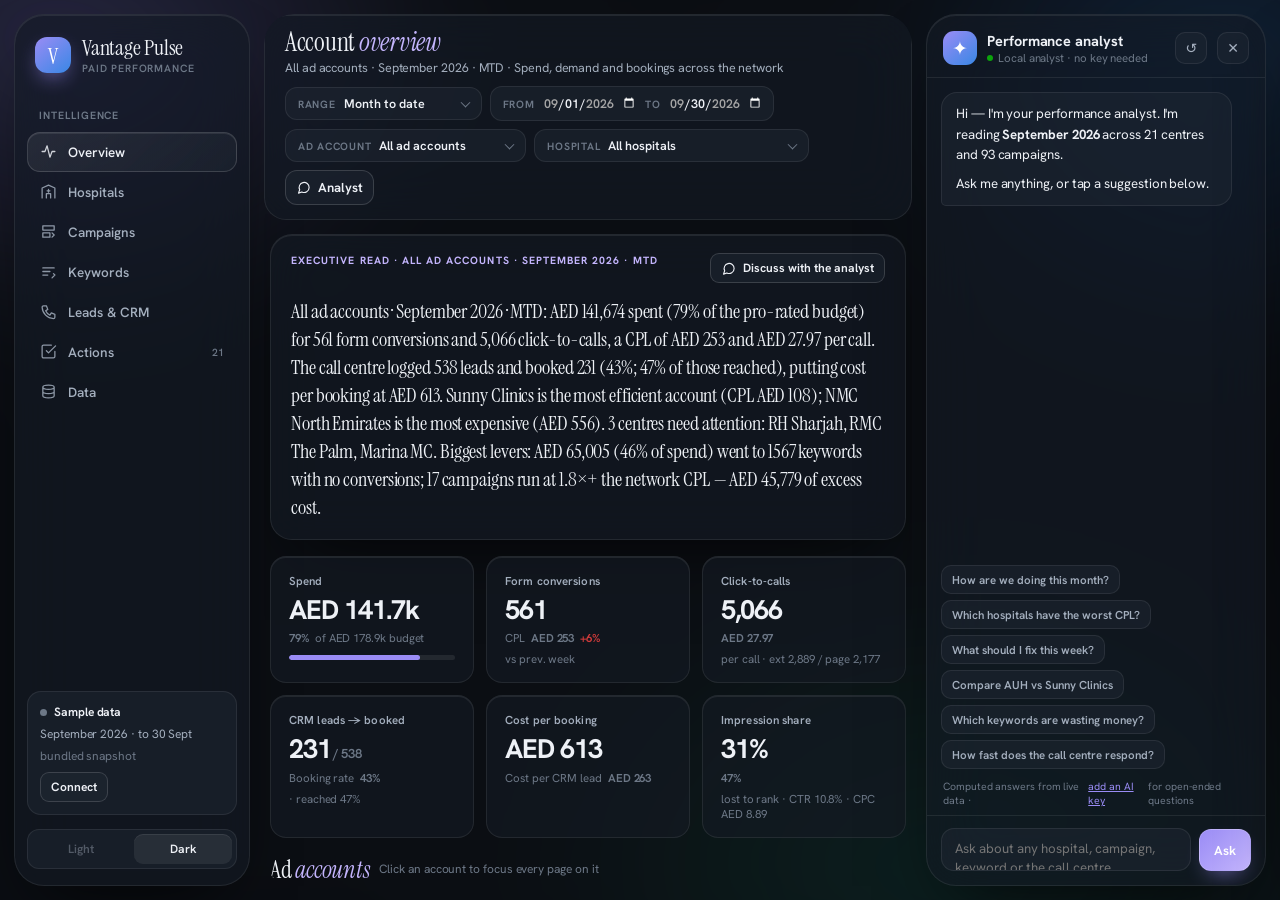
==== performance/index.html @ 454d423f "Add Vantage Pulse: Google Sheets-powered paid performance dashboard A second zero-build app at perfo" ====
<!DOCTYPE html>
<html lang="en" data-theme="dark">
<head>
  <meta charset="UTF-8" />
  <meta name="viewport" content="width=device-width, initial-scale=1.0" />
  <title>Vantage Pulse — Paid Performance Intelligence</title>
  <meta name="description" content="Google Sheets–powered paid performance intelligence: account, hospital and campaign level, with an AI analyst." />
  <link rel="icon" href="data:image/svg+xml,<svg xmlns='http://www.w3.org/2000/svg' viewBox='0 0 100 100'><rect width='100' height='100' rx='24' fill='%239a8cf5'/><path d='M22 62l14-24 12 36 12-50 10 30 8-12' fill='none' stroke='white' stroke-width='8' stroke-linecap='round' stroke-linejoin='round'/></svg>" />
  <link rel="preconnect" href="https://fonts.googleapis.com" />
  <link rel="preconnect" href="https://fonts.gstatic.com" crossorigin />
  <link href="https://fonts.googleapis.com/css2?family=Hanken+Grotesk:wght@400;500;600;700;800&family=Instrument+Serif:ital@0;1&display=swap" rel="stylesheet" />
  <link rel="stylesheet" href="styles/perf.css" />
</head>
<body>
  <div class="bg" aria-hidden="true"></div>
  <div class="shell" id="shell">
    <aside class="side" aria-label="Navigation">
      <div class="brand"><div class="mark" aria-hidden="true">V</div><div class="name">Vantage Pulse<small>Paid performance</small></div></div>
      <div class="nav-label">Intelligence</div>
      <nav class="nav" id="nav"></nav>
      <div class="grow"></div>
      <div class="source" id="source"></div>
      <div class="theme" role="group" aria-label="Theme"><button data-theme="light">Light</button><button data-theme="dark">Dark</button></div>
    </aside>

    <main class="main" id="main">
      <header class="top">
        <div><h1 id="title">Overview</h1><div class="sub" id="subtitle"></div></div>
        <div class="grow"></div>
        <div class="filters" role="group" aria-label="Filters">
          <div class="fsel"><label for="f-preset">Range</label><select id="f-preset"></select></div>
          <div class="fsel dates"><label for="f-from">From</label><input type="date" id="f-from" /><label for="f-to">to</label><input type="date" id="f-to" /></div>
          <div class="fsel"><label for="f-account">Ad account</label><select id="f-account"></select></div>
          <div class="fsel"><label for="f-centre">Hospital</label><select id="f-centre"></select></div>
          <button class="btn ghost icon" id="btn-chat" data-chat-toggle title="Toggle the analyst" aria-label="Toggle the analyst"><svg viewBox="0 0 24 24" fill="none" stroke="currentColor" stroke-width="1.8" stroke-linecap="round" stroke-linejoin="round"><path d="M21 12a8 8 0 0 1-11.6 7.1L4 21l1.9-5.4A8 8 0 1 1 21 12z"/></svg> Analyst</button>
        </div>
      </header>
      <section id="page" aria-live="polite"></section>
      <nav class="mobile-nav" id="mobile-nav" aria-label="Pages"></nav>
    </main>

    <aside class="chat" id="chat" aria-label="AI analyst">
      <div class="ch"><div class="av" aria-hidden="true">✦</div><div><h3>Performance analyst</h3><div class="st"><i></i><span id="chat-status"></span></div></div><div style="flex:1"></div><button class="x" data-chat-clear title="Clear conversation" aria-label="Clear conversation">↺</button><button class="x" data-chat-toggle title="Close" aria-label="Close analyst">✕</button></div>
      <div class="cm" id="chat-msgs"></div>
      <div class="chips" id="chat-chips"></div>
      <div class="mode" id="chat-mode"></div>
      <div class="ci"><textarea id="chat-input" rows="1" placeholder="Ask about any hospital, campaign, keyword or the call centre…" aria-label="Ask the analyst"></textarea><button class="btn" id="chat-send" aria-label="Send">Ask</button></div>
    </aside>
  </div>

  <div class="drawer-bg" id="drawer-bg"></div>
  <aside class="drawer" id="drawer" aria-hidden="true" role="dialog" aria-labelledby="drawer-title">
    <div class="dh"><div style="flex:1;min-width:0"><h2 id="drawer-title"></h2><div class="sub" id="drawer-sub"></div></div><button class="x" id="drawer-close" aria-label="Close">✕</button></div>
    <div class="db" id="drawer-body"></div>
  </aside>

  <div class="modal-bg" id="data-modal" aria-hidden="true">
    <div class="modal card" role="dialog" aria-labelledby="d-title">
      <div style="display:flex;align-items:flex-start;gap:12px"><div style="flex:1"><div class="eyebrow">Data source</div><h2 id="d-title">Connect your sheet</h2><p class="muted small">Paste the Google Sheets link. The app reads the tabs straight from the browser — no server, nothing stored outside this device.</p></div><button class="x" data-close-data aria-label="Close">✕</button></div>
      <label class="fld"><span>Google Sheets link</span><input id="d-url" type="url" placeholder="https://docs.google.com/spreadsheets/d/…/edit#gid=…" autocomplete="off" /></label>
      <div class="modes" id="d-modes" role="group" aria-label="How to read the sheet">
        <button data-mode="public">Public link<small>Share → Anyone with link → Viewer. No keys.</small></button>
        <button data-mode="apikey">API key<small>Finds every tab automatically. Link-shareable sheet.</small></button>
        <button data-mode="oauth">Google sign-in<small>Private sheets. Needs an OAuth Client ID.</small></button>
      </div>
      <label class="fld" data-mode-only="public"><span>Tab names to read <em>(one per line — tabs are recognised by their headers, so order and extra tabs don't matter)</em></span><textarea id="d-tabs"></textarea></label>
      <label class="fld" data-mode-only="apikey"><span>Google API key</span><input id="d-apikey" type="password" placeholder="AIza…" autocomplete="off" /><div class="hint">Create one in Google Cloud → APIs & Services → Credentials, with the <b>Google Sheets API</b> enabled. Restrict it to this site's URL.</div></label>
      <label class="fld" data-mode-only="oauth"><span>OAuth Client ID</span><input id="d-clientid" placeholder="…apps.googleusercontent.com" autocomplete="off" /><div class="hint">Google Cloud → Credentials → OAuth client (Web). Add this site's origin to “Authorised JavaScript origins”. Sign-in happens in a Google popup; the token stays in this tab.</div></label>
      <label class="fld" style="display:flex;align-items:center;gap:8px"><input type="checkbox" id="d-autosync" style="width:auto" /> <span style="margin:0">Re-sync automatically when the dashboard opens</span></label>
      <div style="display:flex;gap:8px;flex-wrap:wrap;align-items:center"><button class="btn" id="d-connect">Connect &amp; sync</button><span class="faint small">or</span><button class="btn ghost" id="d-sample">Use the bundled sample</button></div>
      <div class="steps" id="d-steps" style="margin-top:12px"></div><div id="d-msg" style="margin-top:10px"></div>
      <hr style="border:0;border-top:1px solid var(--line);margin:20px 0" />
      <div class="eyebrow">Or drop the exports</div>
      <div class="drop" id="d-drop" tabindex="0" role="button" aria-label="Upload files"><b>Drop files here</b> or click to choose<br /><span class="small faint">Google Ads keyword export (.csv) · call-centre lead export (.csv) · or the whole workbook (.xlsx). Nothing needs reshaping.</span></div>
      <input type="file" id="d-file" multiple accept=".csv,.tsv,.txt,.xlsx,.xlsm,.xls" style="display:none" />
      <hr style="border:0;border-top:1px solid var(--line);margin:20px 0" />
      <div class="eyebrow">AI analyst <span class="faint" style="font-weight:500;letter-spacing:0;text-transform:none">· optional</span></div>
      <p class="muted small" style="margin:6px 0 4px">The chat already answers from the computed numbers. Add a key and it reasons over the whole data pack for open-ended questions. Keys stay in this browser and go straight to the provider.</p>
      <label class="fld"><span>Provider</span><select id="ai-provider"><option value="none">None — computed answers only</option><option value="gemini">Google Gemini</option><option value="claude">Anthropic Claude</option></select></label>
      <div data-ai-only="gemini"><label class="fld"><span>Gemini API key</span><input id="ai-key-gemini" type="password" placeholder="AIza…" autocomplete="off" /><div class="hint">Free at <a href="https://aistudio.google.com/apikey" target="_blank" rel="noopener">aistudio.google.com/apikey</a>.</div></label><label class="fld"><span>Model</span><input id="ai-model-gemini" placeholder="gemini-2.0-flash" /></label></div>
      <div data-ai-only="claude"><label class="fld"><span>Anthropic API key</span><input id="ai-key-claude" type="password" placeholder="sk-ant-…" autocomplete="off" /><div class="hint">From <a href="https://console.anthropic.com/" target="_blank" rel="noopener">console.anthropic.com</a>. Browser-direct calls are enabled per request.</div></label><label class="fld"><span>Model</span><input id="ai-model-claude" placeholder="claude-sonnet-5-5" /></label></div>
      <div style="display:flex;gap:8px;align-items:center;flex-wrap:wrap"><button class="btn" id="ai-save">Save</button><button class="btn ghost" id="ai-test">Test key</button><span class="faint small" id="ai-status"></span></div>
    </div>
  </div>

  <div class="toast" id="toast" role="status" aria-live="polite"></div>
  <script type="module" src="js/app.js"></script>
</body>
</html>
---- performance/styles/perf.css ----
/* ============================================================
   VANTAGE PULSE — paid performance intelligence
   Design: "clinical editorial" — ink-dark glass surfaces, warm paper light
   mode, a serif display voice for headlines and a grotesk for everything
   numeric. Chart colours are validated for colour-vision deficiency.
   ============================================================ */
:root {
  --font: "Hanken Grotesk", ui-sans-serif, system-ui, -apple-system, "Segoe UI", sans-serif;
  --display: "Instrument Serif", Georgia, "Times New Roman", serif;
  --ease: cubic-bezier(0.22, 1, 0.36, 1);
  --r-sm: 10px; --r-md: 16px; --r-lg: 22px; --r-xl: 30px;
  --side-w: 236px; --chat-w: 400px;
  /* categorical (validated, fixed order: AUH, DXB, NE, Sunny, +4 spare) */
  --s1: #3987e5; --s2: #d95926; --s3: #199e70; --s4: #c98500; --s5: #d55181; --s6: #008300; --s7: #9085e9; --s8: #e66767;
  --seq-rgb: 57, 135, 229;
  /* status (never used for series) */
  --good: #0ca30c; --warn: #fab219; --serious: #ec835a; --critical: #d03b3b;
  --accent: #9a8cf5; --accent-2: #c4b5fd; --accent-rgb: 154, 140, 245;
}
[data-theme="dark"], :root:not([data-theme="light"]) {
  color-scheme: dark;
  --bg: #090c11; --bg-2: #0c1117; --surface: #0c1117;
  --text: #eef1f6; --text-2: #a4afbe; --text-3: #6d7887;
  --glass: rgba(20, 26, 35, 0.66); --glass-2: rgba(32, 40, 52, 0.5); --glass-hi: rgba(255,255,255,0.07);
  --line: rgba(255,255,255,0.08); --line-2: rgba(255,255,255,0.15); --track: rgba(255,255,255,0.08);
  --shadow: 0 30px 70px -30px rgba(0,0,0,0.8); --inner: inset 0 1px 0 rgba(255,255,255,0.08);
  --grid: #222a34; --ink-good: #3ecf3e;
}
[data-theme="light"] {
  color-scheme: light;
  --bg: #f2efe9; --bg-2: #f7f5f0; --surface: #f7f5f0;
  --text: #15181e; --text-2: #525a66; --text-3: #8a919c;
  --glass: rgba(255,255,255,0.72); --glass-2: rgba(255,255,255,0.5); --glass-hi: rgba(255,255,255,0.9);
  --line: rgba(20,24,32,0.09); --line-2: rgba(20,24,32,0.16); --track: rgba(20,24,32,0.08);
  --shadow: 0 30px 60px -34px rgba(40,44,60,0.35); --inner: inset 0 1px 0 rgba(255,255,255,0.9);
  --grid: #e3e0d8; --ink-good: #006300;
  --s1: #2a78d6; --s2: #eb6834; --s3: #1baf7a; --s4: #eda100; --s5: #e87ba4; --s7: #4a3aa7; --s8: #e34948;
  --seq-rgb: 42, 120, 214; --accent: #6d5de8; --accent-2: #4b3fc4; --accent-rgb: 109, 93, 232;
}

* { box-sizing: border-box; margin: 0; padding: 0; }
html, body { height: 100%; }
body { font-family: var(--font); color: var(--text); background: var(--bg); -webkit-font-smoothing: antialiased; letter-spacing: -0.005em; overflow: hidden; font-size: 14px; }
button, input, select { font-family: inherit; font-size: inherit; color: inherit; }
button { cursor: pointer; }
a { color: var(--accent); }
:focus-visible { outline: 2px solid var(--accent); outline-offset: 2px; border-radius: 6px; }
@media (prefers-reduced-motion: reduce) { *, *::before, *::after { animation: none !important; transition: none !important; } }

/* atmosphere */
.bg { position: fixed; inset: -10%; z-index: 0; pointer-events: none; filter: blur(70px) saturate(1.1);
  background: radial-gradient(38% 42% at 12% 10%, rgba(var(--accent-rgb), 0.22), transparent 70%), radial-gradient(34% 40% at 88% 14%, rgba(57,135,229,0.18), transparent 70%), radial-gradient(40% 46% at 70% 92%, rgba(25,158,112,0.14), transparent 72%);
  animation: drift 40s var(--ease) infinite alternate; }
[data-theme="light"] .bg { opacity: 0.7; }
.bg::after { content: ""; position: absolute; inset: 0; background-image: url("data:image/svg+xml,%3Csvg xmlns='http://www.w3.org/2000/svg' width='160' height='160'%3E%3Cfilter id='n'%3E%3CfeTurbulence type='fractalNoise' baseFrequency='0.9' numOctaves='2' stitchTiles='stitch'/%3E%3C/filter%3E%3Crect width='100%25' height='100%25' filter='url(%23n)' opacity='0.5'/%3E%3C/svg%3E"); opacity: 0.045; mix-blend-mode: overlay; filter: none; }
@keyframes drift { to { transform: translate3d(2%, -1.5%, 0) scale(1.06); } }

/* ---------- shell ---------- */
.shell { position: relative; z-index: 1; display: grid; grid-template-columns: var(--side-w) 1fr auto; height: 100vh; gap: 14px; padding: 14px; }
.side { display: flex; flex-direction: column; gap: 6px; padding: 16px 12px; border-radius: var(--r-xl); background: var(--glass); backdrop-filter: blur(28px) saturate(1.5); -webkit-backdrop-filter: blur(28px) saturate(1.5); border: 1px solid var(--line); box-shadow: var(--shadow), var(--inner); min-width: 0; }
.brand { display: flex; align-items: center; gap: 11px; padding: 6px 8px 16px; }
.brand .mark { width: 36px; height: 36px; border-radius: 12px; display: grid; place-items: center; background: linear-gradient(140deg, var(--accent), #3987e5); color: #fff; font-family: var(--display); font-size: 22px; box-shadow: 0 8px 22px -8px var(--accent); }
.brand .name { font-family: var(--display); font-size: 22px; letter-spacing: -0.01em; line-height: 1; }
.brand .name small { display: block; font-family: var(--font); font-size: 10.5px; letter-spacing: 0.08em; text-transform: uppercase; color: var(--text-3); margin-top: 4px; font-weight: 600; }
.nav-label { font-size: 10.5px; letter-spacing: 0.09em; text-transform: uppercase; color: var(--text-3); padding: 12px 12px 4px; font-weight: 650; }
.nav button { width: 100%; display: flex; align-items: center; gap: 11px; padding: 10px 12px; border-radius: 13px; border: 1px solid transparent; background: transparent; color: var(--text-2); font-weight: 560; font-size: 13.5px; text-align: left; transition: 0.2s var(--ease); }
.nav button svg { width: 17px; height: 17px; flex-shrink: 0; opacity: 0.85; }
.nav button:hover { color: var(--text); background: var(--glass-2); }
.nav button.on { color: var(--text); background: linear-gradient(135deg, var(--glass-hi), var(--glass-2)); border-color: var(--line-2); box-shadow: var(--inner); }
.nav button .k { margin-left: auto; font-size: 10.5px; color: var(--text-3); font-variant-numeric: tabular-nums; }
.side .grow { flex: 1; }
.source { padding: 12px; border-radius: 14px; background: var(--glass-2); border: 1px solid var(--line); font-size: 12px; color: var(--text-2); display: flex; flex-direction: column; gap: 6px; }
.source b { color: var(--text); font-weight: 650; display: flex; align-items: center; gap: 7px; }
.source .dot { width: 7px; height: 7px; border-radius: 50%; background: var(--text-3); }
.source.live .dot { background: var(--good); box-shadow: 0 0 8px var(--good); animation: pulse 2s infinite; }
@keyframes pulse { 50% { opacity: 0.45; } }
.source .acts { display: flex; gap: 6px; margin-top: 2px; }
.theme { display: flex; gap: 4px; padding: 4px; border-radius: 12px; background: var(--glass-2); border: 1px solid var(--line); margin-top: 8px; }
.theme button { flex: 1; padding: 7px; border: 0; border-radius: 9px; background: transparent; color: var(--text-2); font-size: 12px; font-weight: 600; }
.theme button.on { background: var(--glass-hi); color: var(--text); box-shadow: var(--inner); }

.main { min-width: 0; overflow-y: auto; border-radius: var(--r-xl); scrollbar-width: thin; scrollbar-color: var(--line-2) transparent; }
.top { position: sticky; top: 0; z-index: 6; display: flex; flex-wrap: wrap; align-items: center; gap: 10px 14px; padding: 14px 20px; border-radius: var(--r-lg); background: var(--glass); backdrop-filter: blur(26px) saturate(1.5); -webkit-backdrop-filter: blur(26px) saturate(1.5); border: 1px solid var(--line); box-shadow: var(--inner); margin-bottom: 14px; }
.top h1 { font-family: var(--display); font-weight: 400; font-size: 26px; letter-spacing: -0.01em; line-height: 1; }
.top h1 em { font-style: italic; color: var(--accent-2); }
.top .sub { font-size: 12.5px; color: var(--text-2); margin-top: 4px; }
.top .grow { flex: 1; }
.filters { display: flex; flex-wrap: wrap; gap: 8px; align-items: center; }
.fsel { display: inline-flex; align-items: center; gap: 8px; padding: 7px 10px 7px 12px; border-radius: 12px; background: var(--glass-2); border: 1px solid var(--line); font-size: 12.5px; color: var(--text-2); transition: 0.2s; position: relative; }
.fsel:focus-within, .fsel:hover { border-color: var(--line-2); color: var(--text); }
.fsel label { font-size: 10.5px; text-transform: uppercase; letter-spacing: 0.07em; color: var(--text-3); font-weight: 650; }
.fsel select { appearance: none; -webkit-appearance: none; background: transparent; border: 0; color: var(--text); font-weight: 600; padding-right: 18px; max-width: 230px; text-overflow: ellipsis; outline: none; cursor: pointer; }
.fsel::after { content: ""; position: absolute; right: 12px; top: 50%; width: 6px; height: 6px; border-right: 1.5px solid var(--text-3); border-bottom: 1.5px solid var(--text-3); transform: translateY(-70%) rotate(45deg); pointer-events: none; }
.fsel input[type="date"] { background: transparent; border: 0; color: var(--text); font-weight: 600; outline: none; }
.fsel.dates::after { display: none; }
.btn { display: inline-flex; align-items: center; gap: 7px; padding: 9px 14px; border-radius: 12px; border: 1px solid var(--line-2); background: linear-gradient(135deg, var(--accent), var(--accent-2)); color: #fff; font-weight: 650; font-size: 13px; box-shadow: 0 10px 24px -12px var(--accent); transition: 0.2s var(--ease); white-space: nowrap; }
[data-theme="light"] .btn { color: #fff; }
.btn:hover { transform: translateY(-1px); }
.btn.ghost { background: var(--glass-2); color: var(--text); box-shadow: none; }
.btn.sm { padding: 6px 10px; font-size: 12px; border-radius: 9px; }
.btn.icon { padding: 8px 10px; }
.btn svg { width: 15px; height: 15px; }
.btn[disabled] { opacity: 0.55; cursor: default; transform: none; }

/* ---------- page / cards ---------- */
.page { padding: 0 6px 60px; display: flex; flex-direction: column; gap: 16px; animation: rise 0.45s var(--ease) both; }
@keyframes rise { from { opacity: 0; transform: translateY(8px); } to { opacity: 1; transform: none; } }
.grid { display: grid; gap: 16px; }
.g2 { grid-template-columns: 1fr 1fr; } .g3 { grid-template-columns: repeat(3, 1fr); } .g4 { grid-template-columns: repeat(4, 1fr); }
.g-21 { grid-template-columns: 1.6fr 1fr; } .g-12 { grid-template-columns: 1fr 1.6fr; } .g-32 { grid-template-columns: 1.35fr 1fr; }
.card { position: relative; border-radius: var(--r-lg); background: var(--glass); backdrop-filter: blur(22px) saturate(1.4); -webkit-backdrop-filter: blur(22px) saturate(1.4); border: 1px solid var(--line); box-shadow: var(--shadow), var(--inner); padding: 18px 20px; min-width: 0; }
.card.flat { box-shadow: var(--inner); }
.card .head { display: flex; align-items: flex-start; gap: 10px; margin-bottom: 14px; }
.card .head h3 { font-size: 15px; font-weight: 650; letter-spacing: -0.01em; }
.card .head .sub { font-size: 12px; color: var(--text-2); margin-top: 2px; }
.card .head .grow { flex: 1; }
.eyebrow { font-size: 10.5px; letter-spacing: 0.1em; text-transform: uppercase; color: var(--accent-2); font-weight: 700; }
[data-theme="light"] .eyebrow { color: var(--accent); }
.muted { color: var(--text-2); } .faint { color: var(--text-3); } .small { font-size: 12px; }
.mono, .num { font-variant-numeric: tabular-nums; }
h2.sec { font-family: var(--display); font-weight: 400; font-size: 24px; letter-spacing: -0.01em; }
h2.sec em { font-style: italic; color: var(--accent-2); }
.prose { font-size: 14px; line-height: 1.65; color: var(--text-2); } .prose b { color: var(--text); font-weight: 640; }
.lede { font-family: var(--display); font-size: 20px; line-height: 1.4; color: var(--text); letter-spacing: -0.005em; }
.lede b { font-weight: 400; color: var(--accent-2); }
[data-theme="light"] .lede b { color: var(--accent); }

/* KPI tiles */
.kpis { display: grid; grid-template-columns: repeat(3, 1fr); gap: 12px; }
.kpi { padding: 16px 18px; border-radius: var(--r-md); background: var(--glass); border: 1px solid var(--line); box-shadow: var(--inner); min-width: 0; position: relative; overflow: hidden; }
.kpi .l { font-size: 11.5px; color: var(--text-2); font-weight: 600; letter-spacing: 0.01em; display: flex; align-items: center; gap: 6px; padding-right: 104px; }
.kpi.nospark .l { padding-right: 0; }
.kpi .v { font-size: 27px; font-weight: 720; letter-spacing: -0.035em; line-height: 1.05; margin: 8px 0 6px; }
.kpi .v small { font-size: 13px; font-weight: 600; color: var(--text-3); letter-spacing: 0; margin-left: 2px; }
.kpi .d { font-size: 11.5px; color: var(--text-3); display: flex; align-items: center; gap: 6px; flex-wrap: wrap; }
.kpi .d b { font-weight: 650; }
.kpi .up { color: var(--ink-good); } .kpi .down { color: var(--critical); }
.kpi .spark { position: absolute; right: 12px; top: 14px; opacity: 0.9; }
.kpi .pace { height: 5px; border-radius: 3px; background: var(--track); margin-top: 10px; overflow: hidden; position: relative; }
.kpi .pace i { display: block; height: 100%; border-radius: 3px; background: var(--accent); }
.kpi .pace s { position: absolute; top: -2px; width: 2px; height: 9px; background: var(--text); opacity: 0.6; }

/* badges / status */
.badge { display: inline-flex; align-items: center; gap: 5px; padding: 3px 9px; border-radius: 8px; font-size: 11px; font-weight: 700; letter-spacing: 0.02em; border: 1px solid transparent; white-space: nowrap; }
.badge i { width: 6px; height: 6px; border-radius: 50%; background: currentColor; }
.badge.scale, .badge.good { background: rgba(12,163,12,0.14); color: var(--ink-good); border-color: rgba(12,163,12,0.25); }
.badge.hold, .badge.info, .badge.grey { background: var(--glass-2); color: var(--text-2); border-color: var(--line); }
.badge.fix, .badge.warn { background: rgba(250,178,25,0.14); color: #e3a010; border-color: rgba(250,178,25,0.3); }
[data-theme="dark"] .badge.fix, [data-theme="dark"] .badge.warn, :root:not([data-theme="light"]) .badge.fix, :root:not([data-theme="light"]) .badge.warn { color: var(--warn); }
.badge.pause, .badge.critical { background: rgba(208,59,59,0.14); color: var(--critical); border-color: rgba(208,59,59,0.3); }
[data-theme="dark"] .badge.pause, [data-theme="dark"] .badge.critical, :root:not([data-theme="light"]) .badge.pause, :root:not([data-theme="light"]) .badge.critical { color: #ff7b7b; }
.badge.watch { background: rgba(var(--accent-rgb), 0.14); color: var(--accent-2); border-color: rgba(var(--accent-rgb), 0.3); }
[data-theme="light"] .badge.watch { color: var(--accent); }
.badge.acc { padding: 3px 8px; }
.sw { display: inline-block; width: 9px; height: 9px; border-radius: 3px; margin-right: 6px; vertical-align: -1px; }
.pill { display: inline-flex; align-items: center; gap: 6px; padding: 5px 10px; border-radius: 10px; background: var(--glass-2); border: 1px solid var(--line); font-size: 12px; color: var(--text-2); }
.pill b { color: var(--text); }
.tag { font-size: 10.5px; font-weight: 700; letter-spacing: 0.06em; text-transform: uppercase; color: var(--text-3); }
.est { font-size: 10px; color: var(--warn); font-weight: 700; margin-left: 4px; }

/* insights */
.ins { display: flex; flex-direction: column; gap: 10px; }
.in { display: grid; grid-template-columns: 4px minmax(0, 1fr) auto; gap: 14px; padding: 14px 16px 14px 0; border-radius: var(--r-md); background: var(--glass-2); border: 1px solid var(--line); overflow: hidden; transition: 0.2s var(--ease); }
.in:hover { border-color: var(--line-2); }
.in > i { border-radius: 0 3px 3px 0; }
.in.critical > i { background: var(--critical); } .in.warn > i { background: var(--warn); } .in.good > i { background: var(--good); } .in.info > i { background: var(--accent); }
.in .t { font-weight: 650; font-size: 14px; letter-spacing: -0.01em; line-height: 1.35; overflow-wrap: anywhere; }
.in .d { overflow-wrap: anywhere; }
.in .d { font-size: 12.5px; color: var(--text-2); margin-top: 5px; line-height: 1.5; }
.in .a { font-size: 12.5px; margin-top: 8px; padding: 8px 10px; border-radius: 9px; background: var(--glass); border: 1px solid var(--line); color: var(--text); line-height: 1.45; }
.in .a b { color: var(--accent-2); font-weight: 700; margin-right: 4px; }
[data-theme="light"] .in .a b { color: var(--accent); }
.in .imp { text-align: right; min-width: 86px; }
.in .imp b { display: block; font-size: 17px; font-weight: 720; letter-spacing: -0.02em; }
.in .imp small { font-size: 10px; text-transform: uppercase; letter-spacing: 0.06em; color: var(--text-3); }
.in .scope { display: inline-flex; gap: 6px; margin-bottom: 6px; }

/* tables */
.tw { overflow-x: auto; scrollbar-width: thin; }
.tbl { width: 100%; border-collapse: collapse; font-size: 13px; }
.tbl th { position: sticky; top: 0; text-align: right; font-size: 10.5px; letter-spacing: 0.06em; text-transform: uppercase; color: var(--text-3); font-weight: 700; padding: 8px 10px; border-bottom: 1px solid var(--line); white-space: nowrap; background: inherit; cursor: pointer; user-select: none; }
.tbl th:first-child, .tbl td:first-child { text-align: left; }
.tbl th.sorted { color: var(--text); }
.tbl th.sorted::after { content: " ▾"; font-size: 9px; } .tbl th.sorted.asc::after { content: " ▴"; }
.tbl td { padding: 10px; border-bottom: 1px solid var(--line); color: var(--text-2); text-align: right; font-variant-numeric: tabular-nums; white-space: nowrap; }
.tbl tr:last-child td { border-bottom: 0; }
.tbl tbody tr:hover td { background: var(--glass-2); color: var(--text); }
.tbl tbody tr.clickable { cursor: pointer; }
.tbl td.name { color: var(--text); font-weight: 600; white-space: normal; min-width: 180px; max-width: 320px; }
.tbl td.name small { display: block; color: var(--text-3); font-weight: 500; font-size: 11px; margin-top: 2px; }
.tbl .bar { display: inline-block; vertical-align: middle; width: 54px; height: 5px; border-radius: 3px; background: var(--track); margin-right: 8px; overflow: hidden; }
.tbl .bar i { display: block; height: 100%; background: var(--s1); }
.tbl tr.total td { border-top: 1px solid var(--line-2); font-weight: 700; color: var(--text); }
.hi { color: var(--text); font-weight: 650; }
.lo { color: var(--text-3); }
.bad { color: var(--critical); font-weight: 650; } .okay { color: var(--ink-good); font-weight: 650; } .meh { color: #e3a010; font-weight: 650; }
:root:not([data-theme="light"]) .meh { color: var(--warn); }

/* charts */
.cv { position: relative; width: 100%; }
.cv svg { width: 100%; height: auto; display: block; overflow: visible; }
.cv-grid { stroke: var(--grid); stroke-width: 1; }
.cv-tick { fill: var(--text-3); font-size: 11px; font-family: var(--font); font-variant-numeric: tabular-nums; }
.cv-axis { fill: var(--text-3); font-size: 10.5px; font-family: var(--font); letter-spacing: 0.04em; text-transform: uppercase; }
.cv-hl { fill: rgba(var(--accent-rgb), 0.08); }
.cv-cross { stroke: var(--line-2); stroke-width: 1; }
.cv-ref { stroke: var(--text-3); stroke-width: 1; stroke-dasharray: 3 4; opacity: 0.7; }
.cv-annot { stroke: var(--warn); stroke-width: 1; opacity: 0.8; }
.cv-annot-t { fill: var(--text-2); font-size: 10.5px; font-family: var(--font); }
.cv-bar { transition: opacity 0.15s; } .cv-bar-chart:hover .cv-bar:not(.on) { opacity: 0.55; }
.cv-pt { cursor: pointer; transition: 0.15s; } .cv-pt:hover { fill-opacity: 0.95; }
.cv-legend { display: flex; flex-wrap: wrap; gap: 6px 16px; margin-top: 8px; font-size: 12px; color: var(--text-2); }
.cv-legend span { display: inline-flex; align-items: center; gap: 7px; } .cv-legend i { width: 10px; height: 10px; border-radius: 3px; display: inline-block; }
.cv-tip { position: fixed; z-index: 80; min-width: 150px; max-width: 300px; padding: 10px 12px; border-radius: 12px; background: var(--glass); backdrop-filter: blur(26px) saturate(1.5); -webkit-backdrop-filter: blur(26px) saturate(1.5); border: 1px solid var(--line-2); box-shadow: var(--shadow); font-size: 12.5px; pointer-events: none; display: none; }
.cv-tip .t { font-weight: 700; margin-bottom: 4px; } .cv-tip .s { color: var(--text-3); font-size: 11.5px; margin-bottom: 4px; }
.cv-tip .row { display: flex; justify-content: space-between; gap: 14px; color: var(--text-2); margin-top: 3px; } .cv-tip .row span { display: inline-flex; align-items: center; gap: 6px; } .cv-tip .row i { width: 8px; height: 8px; border-radius: 2px; display: inline-block; } .cv-tip .row b { color: var(--text); font-variant-numeric: tabular-nums; }
.hb { display: flex; flex-direction: column; gap: 8px; }
.hb-row { display: grid; grid-template-columns: var(--lw, 150px) 1fr 76px auto; align-items: center; gap: 10px; font-size: 12.5px; }
.hb-row.clickable { cursor: pointer; border-radius: 8px; } .hb-row.clickable:hover .hb-l { color: var(--accent-2); }
.hb-l { color: var(--text-2); white-space: nowrap; overflow: hidden; text-overflow: ellipsis; } .hb-l small { display: block; color: var(--text-3); font-size: 10.5px; }
.hb-t { height: 8px; border-radius: 4px; background: var(--track); overflow: hidden; } .hb-t i { display: block; height: 100%; border-radius: 4px; transition: width 0.7s var(--ease); }
.hb-v { text-align: right; font-weight: 650; font-variant-numeric: tabular-nums; color: var(--text); } .hb-x { font-size: 11.5px; color: var(--text-3); }
.hm { display: grid; grid-template-columns: 110px repeat(var(--cols), 1fr); gap: 3px; font-size: 11px; }
.hm-ch { text-align: center; color: var(--text-3); font-weight: 600; padding-bottom: 4px; } .hm-rh { color: var(--text-2); display: flex; align-items: center; white-space: nowrap; overflow: hidden; text-overflow: ellipsis; padding-right: 6px; }
.hm-c { height: 28px; border-radius: 6px; display: grid; place-items: center; color: var(--text-2); font-variant-numeric: tabular-nums; } .hm-c span.on { color: #fff; font-weight: 600; }
.ring { position: relative; flex-shrink: 0; } .ring svg { width: 100%; height: 100%; } .ring-n { position: absolute; inset: 0; display: grid; place-content: center; text-align: center; } .ring-n b { font-size: 22px; font-weight: 720; letter-spacing: -0.03em; } .ring-n small { font-size: 9.5px; text-transform: uppercase; letter-spacing: 0.06em; color: var(--text-3); }
.sb-bar { display: flex; height: 14px; border-radius: 7px; overflow: hidden; gap: 2px; background: var(--track); } .sb-bar i { display: block; height: 100%; }
.sb-legend { display: flex; flex-wrap: wrap; gap: 6px 16px; margin-top: 10px; font-size: 12px; color: var(--text-2); } .sb-legend span { display: inline-flex; align-items: center; gap: 6px; } .sb-legend i { width: 10px; height: 10px; border-radius: 3px; } .sb-legend b { color: var(--text); } .sb-legend small { color: var(--text-3); }

/* account cards */
.acc { display: grid; grid-template-columns: repeat(4, 1fr); gap: 12px; }
.acc .a { padding: 16px 18px; border-radius: var(--r-md); background: var(--glass); border: 1px solid var(--line); box-shadow: var(--inner); cursor: pointer; transition: 0.25s var(--ease); position: relative; overflow: hidden; }
.acc .a:hover { transform: translateY(-2px); border-color: var(--line-2); }
.acc .a.dim { opacity: 0.45; }
.acc .a::before { content: ""; position: absolute; left: 0; top: 0; bottom: 0; width: 4px; background: var(--c); }
.acc .a h4 { font-size: 15px; font-weight: 700; letter-spacing: -0.01em; display: flex; align-items: center; gap: 8px; }
.acc .a .b { font-size: 11.5px; color: var(--text-3); margin-top: 2px; }
.acc .a .big { font-size: 24px; font-weight: 720; letter-spacing: -0.03em; margin: 10px 0 2px; }
.acc .a .row { display: grid; grid-template-columns: 1fr 1fr 1fr; gap: 8px; margin-top: 10px; font-size: 11.5px; color: var(--text-3); }
.acc .a .row b { display: block; color: var(--text); font-size: 13.5px; font-weight: 650; letter-spacing: -0.01em; }
.acc .a .spark { position: absolute; right: 14px; top: 16px; }

/* centre cards (hospitals page) */
.cgrid { display: grid; grid-template-columns: repeat(auto-fill, minmax(250px, 1fr)); gap: 12px; }
.cc { padding: 14px 16px; border-radius: var(--r-md); background: var(--glass); border: 1px solid var(--line); box-shadow: var(--inner); cursor: pointer; transition: 0.25s var(--ease); display: grid; grid-template-columns: 1fr auto; gap: 10px; align-items: start; }
.cc:hover { transform: translateY(-2px); border-color: var(--line-2); }
.cc h4 { font-size: 13.5px; font-weight: 700; line-height: 1.3; letter-spacing: -0.01em; }
.cc .m { font-size: 11px; color: var(--text-3); margin-top: 2px; }
.cc .kv { display: grid; grid-template-columns: 1fr 1fr; gap: 6px 10px; margin-top: 10px; font-size: 11px; color: var(--text-3); grid-column: 1 / -1; }
.cc .kv b { display: block; color: var(--text); font-size: 13px; font-weight: 650; }

/* segmented tabs */
.seg { display: inline-flex; gap: 3px; padding: 3px; border-radius: 11px; background: var(--glass-2); border: 1px solid var(--line); }
.seg button { padding: 6px 12px; border: 0; border-radius: 8px; background: transparent; color: var(--text-2); font-weight: 600; font-size: 12.5px; }
.seg button.on { background: var(--glass-hi); color: var(--text); box-shadow: var(--inner); }
.toolbar { display: flex; flex-wrap: wrap; gap: 10px; align-items: center; }
.search { display: inline-flex; align-items: center; gap: 8px; padding: 7px 12px; border-radius: 11px; background: var(--glass-2); border: 1px solid var(--line); min-width: 220px; }
.search input { border: 0; background: transparent; outline: none; color: var(--text); flex: 1; font-size: 13px; } .search input::placeholder { color: var(--text-3); }

/* drawer (entity drill-down) */
.drawer-bg { position: fixed; inset: 0; z-index: 40; background: rgba(0,0,0,0.35); backdrop-filter: blur(4px); -webkit-backdrop-filter: blur(4px); display: none; }
.drawer-bg.open { display: block; animation: fade 0.25s; }
@keyframes fade { from { opacity: 0; } }
.drawer { position: fixed; top: 14px; right: 14px; bottom: 14px; width: min(760px, calc(100vw - 28px)); z-index: 41; border-radius: var(--r-xl); background: var(--glass); backdrop-filter: blur(36px) saturate(1.6); -webkit-backdrop-filter: blur(36px) saturate(1.6); border: 1px solid var(--line-2); box-shadow: var(--shadow); transform: translateX(calc(100% + 20px)); transition: transform 0.4s var(--ease); display: flex; flex-direction: column; overflow: hidden; }
.drawer.open { transform: none; }
.drawer .dh { display: flex; align-items: flex-start; gap: 12px; padding: 20px 22px 14px; border-bottom: 1px solid var(--line); }
.drawer .dh h2 { font-family: var(--display); font-weight: 400; font-size: 24px; line-height: 1.1; }
.drawer .dh .sub { font-size: 12.5px; color: var(--text-2); margin-top: 4px; }
.drawer .db { flex: 1; overflow-y: auto; padding: 18px 22px 30px; display: flex; flex-direction: column; gap: 16px; scrollbar-width: thin; }
.x { width: 32px; height: 32px; border-radius: 10px; border: 1px solid var(--line); background: var(--glass-2); color: var(--text-2); display: grid; place-items: center; flex-shrink: 0; }
.x:hover { color: var(--text); }

/* modal */
.modal-bg { position: fixed; inset: 0; z-index: 60; display: none; place-items: center; padding: 20px; background: rgba(0,0,0,0.45); backdrop-filter: blur(8px); -webkit-backdrop-filter: blur(8px); }
.modal-bg.open { display: grid; animation: fade 0.25s; }
.modal { width: 100%; max-width: 640px; max-height: calc(100vh - 40px); overflow-y: auto; padding: 24px 26px; scrollbar-width: thin; }
.modal h2 { font-family: var(--display); font-weight: 400; font-size: 26px; margin-bottom: 4px; }
.fld { display: block; margin: 12px 0; } .fld > span { display: block; font-size: 12px; font-weight: 650; color: var(--text-2); margin-bottom: 6px; } .fld > span em { font-style: normal; color: var(--text-3); font-weight: 500; }
.fld input, .fld select, .fld textarea { width: 100%; padding: 11px 13px; border-radius: 12px; font-size: 13.5px; background: var(--glass-2); border: 1px solid var(--line); color: var(--text); outline: none; transition: 0.2s; }
.fld input:focus, .fld select:focus, .fld textarea:focus { border-color: var(--accent); box-shadow: 0 0 0 3px rgba(var(--accent-rgb), 0.18); }
.fld textarea { min-height: 70px; resize: vertical; font-family: var(--font); }
.fld .hint { font-size: 11.5px; color: var(--text-3); margin-top: 6px; line-height: 1.5; }
.fld .hint a { color: var(--accent-2); } [data-theme="light"] .fld .hint a { color: var(--accent); }
.steps { display: flex; flex-direction: column; gap: 6px; }
.step { display: flex; align-items: center; gap: 10px; padding: 9px 12px; border-radius: 11px; background: var(--glass-2); border: 1px solid var(--line); font-size: 12.5px; color: var(--text-2); }
.step.ok { color: var(--text); } .step.err { border-color: rgba(208,59,59,0.4); }
.step .ic { width: 18px; height: 18px; border-radius: 50%; display: grid; place-items: center; font-size: 10px; font-weight: 800; color: #fff; flex-shrink: 0; background: var(--text-3); }
.step.ok .ic { background: var(--good); } .step.err .ic { background: var(--critical); } .step.run .ic { background: var(--accent); animation: pulse 1s infinite; }
.drop { border: 1.5px dashed var(--line-2); border-radius: var(--r-md); padding: 22px; text-align: center; color: var(--text-2); font-size: 13px; transition: 0.2s; cursor: pointer; }
.drop:hover, .drop.over { border-color: var(--accent); background: rgba(var(--accent-rgb), 0.06); color: var(--text); }
.drop b { color: var(--text); }
.modes { display: grid; grid-template-columns: repeat(3, 1fr); gap: 8px; margin: 10px 0; }
.modes button { padding: 10px 8px; border-radius: 12px; border: 1px solid var(--line); background: var(--glass-2); color: var(--text-2); font-size: 12px; font-weight: 600; line-height: 1.35; }
.modes button.on { border-color: var(--accent); color: var(--text); background: rgba(var(--accent-rgb), 0.1); }
.modes button small { display: block; font-weight: 500; color: var(--text-3); font-size: 11px; }
.banner { display: flex; gap: 10px; align-items: flex-start; padding: 12px 14px; border-radius: var(--r-md); background: rgba(250,178,25,0.1); border: 1px solid rgba(250,178,25,0.25); font-size: 12.5px; color: var(--text-2); line-height: 1.5; }
.banner b { color: var(--text); } .banner.ok { background: rgba(12,163,12,0.1); border-color: rgba(12,163,12,0.25); } .banner.err { background: rgba(208,59,59,0.1); border-color: rgba(208,59,59,0.3); }
.banner .btn { margin-left: auto; flex-shrink: 0; }
.kvlist { display: grid; grid-template-columns: auto 1fr; gap: 6px 14px; font-size: 12.5px; } .kvlist dt { color: var(--text-3); } .kvlist dd { color: var(--text); font-weight: 600; }

/* chat */
.chat { width: var(--chat-w); display: flex; flex-direction: column; border-radius: var(--r-xl); background: var(--glass); backdrop-filter: blur(30px) saturate(1.5); -webkit-backdrop-filter: blur(30px) saturate(1.5); border: 1px solid var(--line); box-shadow: var(--shadow), var(--inner); overflow: hidden; min-width: 0; }
.shell.chat-closed .chat { display: none; }
.chat .ch { display: flex; align-items: center; gap: 10px; padding: 16px 16px 12px; border-bottom: 1px solid var(--line); }
.chat .ch .av { width: 34px; height: 34px; border-radius: 11px; background: linear-gradient(140deg, var(--accent), #3987e5); display: grid; place-items: center; color: #fff; font-family: var(--display); font-size: 19px; }
.chat .ch h3 { font-size: 14.5px; font-weight: 700; } .chat .ch .st { font-size: 11.5px; color: var(--text-3); display: flex; align-items: center; gap: 5px; }
.chat .ch .st i { width: 6px; height: 6px; border-radius: 50%; background: var(--good); }
.chat .cm { flex: 1; overflow-y: auto; padding: 14px; display: flex; flex-direction: column; gap: 10px; scrollbar-width: thin; }
.msg { max-width: 94%; padding: 11px 14px; border-radius: 16px; font-size: 13.3px; line-height: 1.55; animation: rise 0.3s var(--ease); }
.msg.u { align-self: flex-end; background: linear-gradient(135deg, var(--accent), var(--accent-2)); color: #fff; border-bottom-right-radius: 5px; }
.msg.a { align-self: flex-start; background: var(--glass-2); border: 1px solid var(--line); border-bottom-left-radius: 5px; color: var(--text); }
.msg.a p { margin: 0 0 8px; } .msg.a p:last-child { margin: 0; }
.msg.a ul, .msg.a ol { margin: 4px 0 8px 18px; } .msg.a li { margin: 3px 0; }
.msg.a table { border-collapse: collapse; font-size: 12px; margin: 6px 0; width: 100%; } .msg.a th, .msg.a td { padding: 4px 6px; border-bottom: 1px solid var(--line); text-align: right; } .msg.a th:first-child, .msg.a td:first-child { text-align: left; } .msg.a th { color: var(--text-3); font-weight: 600; font-size: 10.5px; text-transform: uppercase; }
.msg.a code { font-family: ui-monospace, Menlo, monospace; font-size: 12px; background: var(--glass); padding: 1px 5px; border-radius: 5px; }
.msg.a h4 { font-size: 13px; margin: 6px 0 4px; } .msg.a b, .msg.a strong { font-weight: 700; }
.msg .meta { display: block; margin-top: 6px; font-size: 10.5px; color: var(--text-3); }
.msg.typing span { display: inline-block; width: 6px; height: 6px; border-radius: 50%; background: var(--text-3); margin-right: 4px; animation: blink 1.2s infinite; } .msg.typing span:nth-child(2) { animation-delay: 0.2s; } .msg.typing span:nth-child(3) { animation-delay: 0.4s; }
@keyframes blink { 0%, 80%, 100% { opacity: 0.25; } 40% { opacity: 1; } }
.chips { display: flex; flex-wrap: wrap; gap: 6px; padding: 0 14px 10px; }
.chips button { padding: 6px 10px; border-radius: 10px; border: 1px solid var(--line); background: var(--glass-2); color: var(--text-2); font-size: 11.5px; font-weight: 600; text-align: left; transition: 0.2s; }
.chips button:hover { color: var(--text); border-color: var(--accent); }
.chat .ci { display: flex; gap: 8px; padding: 12px 14px 14px; border-top: 1px solid var(--line); align-items: flex-end; }
.chat .ci textarea { flex: 1; resize: none; min-height: 42px; max-height: 140px; padding: 11px 13px; border-radius: 13px; background: var(--glass-2); border: 1px solid var(--line); color: var(--text); font-family: var(--font); font-size: 13.3px; outline: none; line-height: 1.4; }
.chat .ci textarea:focus { border-color: var(--accent); }
.chat .ci .btn { height: 42px; }
.chat .mode { font-size: 10.5px; color: var(--text-3); padding: 0 16px 8px; display: flex; align-items: center; gap: 6px; } .chat .mode a { cursor: pointer; text-decoration: underline; }

/* empty / loading */
.empty { padding: 40px 20px; text-align: center; color: var(--text-2); font-size: 13.5px; } .empty h3 { font-family: var(--display); font-weight: 400; font-size: 22px; color: var(--text); margin-bottom: 6px; }
.loading { display: inline-flex; align-items: center; gap: 8px; } .spin { width: 14px; height: 14px; border-radius: 50%; border: 2px solid var(--line-2); border-top-color: var(--accent); animation: sp 0.7s linear infinite; } @keyframes sp { to { transform: rotate(360deg); } }
.toast { position: fixed; left: 50%; bottom: 22px; transform: translateX(-50%) translateY(20px); z-index: 90; padding: 11px 16px; border-radius: 13px; background: var(--glass); backdrop-filter: blur(20px); border: 1px solid var(--line-2); box-shadow: var(--shadow); font-size: 13px; opacity: 0; transition: 0.3s var(--ease); pointer-events: none; }
.toast.show { opacity: 1; transform: translateX(-50%); }
.sr-only { position: absolute; width: 1px; height: 1px; overflow: hidden; clip: rect(0 0 0 0); }
.mobile-nav { display: none; }

/* ---------- responsive ---------- */
@media (max-width: 1360px) { .kpis { grid-template-columns: repeat(3, 1fr); } .kpi .l { padding-right: 0; } .kpi .spark { display: none; } .acc { grid-template-columns: repeat(2, 1fr); } :root { --chat-w: 340px; } }
@media (max-width: 1100px) { .g2, .g3, .g4, .g-21, .g-12, .g-32 { grid-template-columns: 1fr; } .shell { grid-template-columns: var(--side-w) 1fr; } .chat { position: fixed; right: 14px; top: 14px; bottom: 14px; width: min(420px, calc(100vw - 28px)); z-index: 45; } .shell.chat-closed .chat { display: none; } }
@media (max-width: 820px) {
  .shell { grid-template-columns: 1fr; padding: 10px; gap: 10px; height: 100vh; grid-template-rows: 1fr auto; }
  .side { display: none; }
  .mobile-nav { display: flex; gap: 4px; padding: 6px; border-radius: 18px; background: var(--glass); backdrop-filter: blur(28px); border: 1px solid var(--line); box-shadow: var(--shadow); }
  .mobile-nav button { flex: 1; padding: 9px 4px; border: 0; border-radius: 12px; background: transparent; color: var(--text-2); font-size: 11px; font-weight: 600; display: flex; flex-direction: column; align-items: center; gap: 4px; }
  .mobile-nav button svg { width: 18px; height: 18px; } .mobile-nav button.on { background: var(--glass-hi); color: var(--text); }
  .top { padding: 12px 14px; } .top h1 { font-size: 22px; }
  .kpis { grid-template-columns: repeat(2, 1fr); } .acc { grid-template-columns: 1fr; }
  .fsel select { max-width: 150px; } .page { padding-bottom: 20px; }
  .chat { right: 10px; left: 10px; top: 10px; bottom: 10px; width: auto; }
  .chips button:nth-child(n+4) { display: none; }
  .drawer { top: 10px; right: 10px; bottom: 10px; width: calc(100vw - 20px); }
  .hb-row { grid-template-columns: 110px 1fr 70px; } .hb-x { display: none; }
}
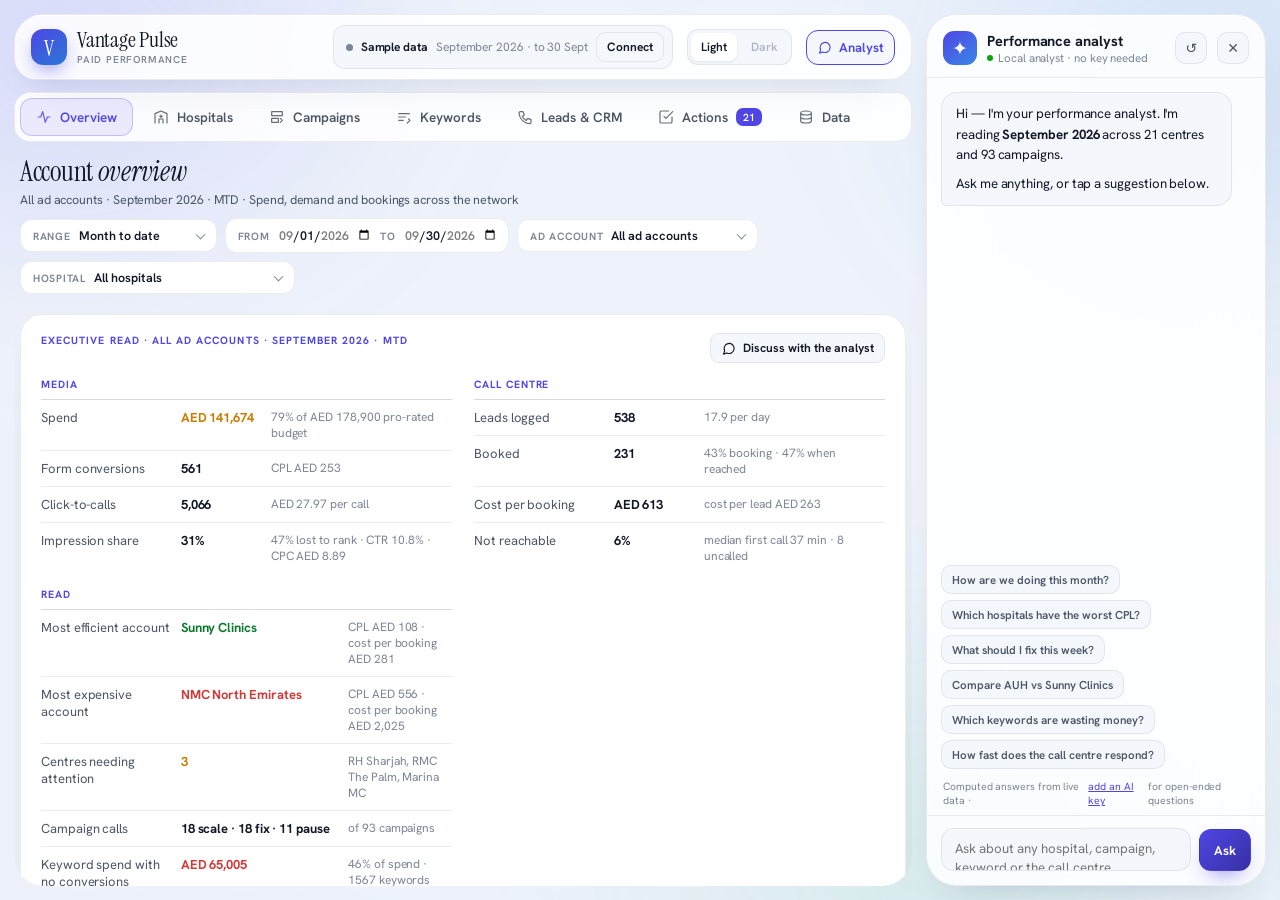
==== commit 408d370d: "Pulse: top tab navigation, bright light-first palette, executive read as a table - Page tabs move to" ====
--- a/performance/index.html
+++ b/performance/index.html
@@ -1,5 +1,5 @@
 <!DOCTYPE html>
-<html lang="en" data-theme="dark">
+<html lang="en" data-theme="light">
 <head>
   <meta charset="UTF-8" />
   <meta name="viewport" content="width=device-width, initial-scale=1.0" />
@@ -14,17 +14,16 @@
 <body>
   <div class="bg" aria-hidden="true"></div>
   <div class="shell" id="shell">
-    <aside class="side" aria-label="Navigation">
-      <div class="brand"><div class="mark" aria-hidden="true">V</div><div class="name">Vantage Pulse<small>Paid performance</small></div></div>
-      <div class="nav-label">Intelligence</div>
-      <nav class="nav" id="nav"></nav>
-      <div class="grow"></div>
-      <div class="source" id="source"></div>
-      <div class="theme" role="group" aria-label="Theme"><button data-theme="light">Light</button><button data-theme="dark">Dark</button></div>
-    </aside>
-
     <main class="main" id="main">
       <header class="top">
+        <div class="brand"><div class="mark" aria-hidden="true">V</div><div class="name">Vantage Pulse<small>Paid performance</small></div></div>
+        <div class="grow"></div>
+        <div class="source" id="source"></div>
+        <div class="theme" role="group" aria-label="Theme"><button data-theme="light">Light</button><button data-theme="dark">Dark</button></div>
+        <button class="btn ghost icon" id="btn-chat" data-chat-toggle title="Toggle the analyst" aria-label="Toggle the analyst"><svg viewBox="0 0 24 24" fill="none" stroke="currentColor" stroke-width="1.8" stroke-linecap="round" stroke-linejoin="round"><path d="M21 12a8 8 0 0 1-11.6 7.1L4 21l1.9-5.4A8 8 0 1 1 21 12z"/></svg> Analyst</button>
+      </header>
+      <nav class="tabs" id="nav" aria-label="Pages"></nav>
+      <div class="bar">
         <div><h1 id="title">Overview</h1><div class="sub" id="subtitle"></div></div>
         <div class="grow"></div>
         <div class="filters" role="group" aria-label="Filters">
@@ -32,11 +31,9 @@
           <div class="fsel dates"><label for="f-from">From</label><input type="date" id="f-from" /><label for="f-to">to</label><input type="date" id="f-to" /></div>
           <div class="fsel"><label for="f-account">Ad account</label><select id="f-account"></select></div>
           <div class="fsel"><label for="f-centre">Hospital</label><select id="f-centre"></select></div>
-          <button class="btn ghost icon" id="btn-chat" data-chat-toggle title="Toggle the analyst" aria-label="Toggle the analyst"><svg viewBox="0 0 24 24" fill="none" stroke="currentColor" stroke-width="1.8" stroke-linecap="round" stroke-linejoin="round"><path d="M21 12a8 8 0 0 1-11.6 7.1L4 21l1.9-5.4A8 8 0 1 1 21 12z"/></svg> Analyst</button>
         </div>
-      </header>
+      </div>
       <section id="page" aria-live="polite"></section>
-      <nav class="mobile-nav" id="mobile-nav" aria-label="Pages"></nav>
     </main>
 
     <aside class="chat" id="chat" aria-label="AI analyst">
--- a/performance/styles/perf.css
+++ b/performance/styles/perf.css
@@ -15,27 +15,30 @@
   --seq-rgb: 57, 135, 229;
   /* status (never used for series) */
   --good: #0ca30c; --warn: #fab219; --serious: #ec835a; --critical: #d03b3b;
-  --accent: #9a8cf5; --accent-2: #c4b5fd; --accent-rgb: 154, 140, 245;
+  --accent: #4f46e5; --accent-2: #3730a3; --accent-rgb: 79, 70, 229;
 }
-[data-theme="dark"], :root:not([data-theme="light"]) {
+/* light is the default: bright, airy, white surfaces on a cool sky wash */
+:root, [data-theme="light"] {
+  color-scheme: light;
+  --bg: #eef3fb; --bg-2: #f7f9fd; --surface: #ffffff;
+  --text: #121826; --text-2: #4b5565; --text-3: #7c8595;
+  --glass: rgba(255,255,255,0.88); --glass-2: rgba(244,247,252,0.95); --glass-hi: #ffffff;
+  --line: rgba(18,24,38,0.08); --line-2: rgba(18,24,38,0.16); --track: rgba(18,24,38,0.07);
+  --shadow: 0 18px 40px -26px rgba(30,41,80,0.28); --inner: inset 0 1px 0 rgba(255,255,255,1);
+  --grid: #e6eaf2; --ink-good: #0a7a2f;
+  --s1: #2a78d6; --s2: #eb6834; --s3: #1baf7a; --s4: #eda100; --s5: #e87ba4; --s7: #4a3aa7; --s8: #e34948;
+  --seq-rgb: 42, 120, 214;
+}
+[data-theme="dark"] {
   color-scheme: dark;
-  --bg: #090c11; --bg-2: #0c1117; --surface: #0c1117;
-  --text: #eef1f6; --text-2: #a4afbe; --text-3: #6d7887;
-  --glass: rgba(20, 26, 35, 0.66); --glass-2: rgba(32, 40, 52, 0.5); --glass-hi: rgba(255,255,255,0.07);
-  --line: rgba(255,255,255,0.08); --line-2: rgba(255,255,255,0.15); --track: rgba(255,255,255,0.08);
-  --shadow: 0 30px 70px -30px rgba(0,0,0,0.8); --inner: inset 0 1px 0 rgba(255,255,255,0.08);
-  --grid: #222a34; --ink-good: #3ecf3e;
-}
-[data-theme="light"] {
-  color-scheme: light;
-  --bg: #f2efe9; --bg-2: #f7f5f0; --surface: #f7f5f0;
-  --text: #15181e; --text-2: #525a66; --text-3: #8a919c;
-  --glass: rgba(255,255,255,0.72); --glass-2: rgba(255,255,255,0.5); --glass-hi: rgba(255,255,255,0.9);
-  --line: rgba(20,24,32,0.09); --line-2: rgba(20,24,32,0.16); --track: rgba(20,24,32,0.08);
-  --shadow: 0 30px 60px -34px rgba(40,44,60,0.35); --inner: inset 0 1px 0 rgba(255,255,255,0.9);
-  --grid: #e3e0d8; --ink-good: #006300;
-  --s1: #2a78d6; --s2: #eb6834; --s3: #1baf7a; --s4: #eda100; --s5: #e87ba4; --s7: #4a3aa7; --s8: #e34948;
-  --seq-rgb: 42, 120, 214; --accent: #6d5de8; --accent-2: #4b3fc4; --accent-rgb: 109, 93, 232;
+  --bg: #121826; --bg-2: #171e2e; --surface: #171e2e;
+  --text: #f1f4f9; --text-2: #aeb7c6; --text-3: #7d8797;
+  --glass: rgba(28, 36, 54, 0.78); --glass-2: rgba(40, 50, 72, 0.6); --glass-hi: rgba(255,255,255,0.08);
+  --line: rgba(255,255,255,0.09); --line-2: rgba(255,255,255,0.17); --track: rgba(255,255,255,0.09);
+  --shadow: 0 30px 70px -30px rgba(0,0,0,0.6); --inner: inset 0 1px 0 rgba(255,255,255,0.08);
+  --grid: #2a3348; --ink-good: #4ade80;
+  --s1: #3987e5; --s2: #d95926; --s3: #199e70; --s4: #c98500; --s5: #d55181; --s7: #9085e9; --s8: #e66767;
+  --seq-rgb: 57, 135, 229; --accent: #8b85f7; --accent-2: #c7c3ff; --accent-rgb: 139, 133, 247;
 }
 
 * { box-sizing: border-box; margin: 0; padding: 0; }
@@ -49,85 +52,100 @@
 
 /* atmosphere */
 .bg { position: fixed; inset: -10%; z-index: 0; pointer-events: none; filter: blur(70px) saturate(1.1);
-  background: radial-gradient(38% 42% at 12% 10%, rgba(var(--accent-rgb), 0.22), transparent 70%), radial-gradient(34% 40% at 88% 14%, rgba(57,135,229,0.18), transparent 70%), radial-gradient(40% 46% at 70% 92%, rgba(25,158,112,0.14), transparent 72%);
+  background: radial-gradient(38% 42% at 12% 10%, rgba(var(--accent-rgb), 0.16), transparent 70%), radial-gradient(34% 40% at 88% 14%, rgba(57,135,229,0.16), transparent 70%), radial-gradient(40% 46% at 70% 92%, rgba(25,158,112,0.12), transparent 72%);
   animation: drift 40s var(--ease) infinite alternate; }
-[data-theme="light"] .bg { opacity: 0.7; }
+[data-theme="dark"] .bg { opacity: 0.9; }
 .bg::after { content: ""; position: absolute; inset: 0; background-image: url("data:image/svg+xml,%3Csvg xmlns='http://www.w3.org/2000/svg' width='160' height='160'%3E%3Cfilter id='n'%3E%3CfeTurbulence type='fractalNoise' baseFrequency='0.9' numOctaves='2' stitchTiles='stitch'/%3E%3C/filter%3E%3Crect width='100%25' height='100%25' filter='url(%23n)' opacity='0.5'/%3E%3C/svg%3E"); opacity: 0.045; mix-blend-mode: overlay; filter: none; }
 @keyframes drift { to { transform: translate3d(2%, -1.5%, 0) scale(1.06); } }
 
 /* ---------- shell ---------- */
-.shell { position: relative; z-index: 1; display: grid; grid-template-columns: var(--side-w) 1fr auto; height: 100vh; gap: 14px; padding: 14px; }
-.side { display: flex; flex-direction: column; gap: 6px; padding: 16px 12px; border-radius: var(--r-xl); background: var(--glass); backdrop-filter: blur(28px) saturate(1.5); -webkit-backdrop-filter: blur(28px) saturate(1.5); border: 1px solid var(--line); box-shadow: var(--shadow), var(--inner); min-width: 0; }
-.brand { display: flex; align-items: center; gap: 11px; padding: 6px 8px 16px; }
-.brand .mark { width: 36px; height: 36px; border-radius: 12px; display: grid; place-items: center; background: linear-gradient(140deg, var(--accent), #3987e5); color: #fff; font-family: var(--display); font-size: 22px; box-shadow: 0 8px 22px -8px var(--accent); }
+.shell { position: relative; z-index: 1; display: grid; grid-template-columns: 1fr auto; height: 100vh; gap: 14px; padding: 14px; }
+.main { min-width: 0; overflow-y: auto; border-radius: var(--r-xl); scrollbar-width: thin; scrollbar-color: var(--line-2) transparent; display: flex; flex-direction: column; gap: 12px; }
+.main > * { flex-shrink: 0; }
+.top { position: sticky; top: 0; z-index: 7; display: flex; flex-wrap: wrap; align-items: center; gap: 10px 14px; padding: 10px 16px; border-radius: var(--r-lg); background: var(--glass); backdrop-filter: blur(26px) saturate(1.5); -webkit-backdrop-filter: blur(26px) saturate(1.5); border: 1px solid var(--line); box-shadow: var(--inner), var(--shadow); }
+.top .grow, .bar .grow { flex: 1; }
+.brand { display: flex; align-items: center; gap: 10px; }
+.brand .mark { width: 36px; height: 36px; border-radius: 12px; display: grid; place-items: center; background: linear-gradient(140deg, var(--accent), #2a78d6); color: #fff; font-family: var(--display); font-size: 22px; box-shadow: 0 8px 22px -8px var(--accent); }
 .brand .name { font-family: var(--display); font-size: 22px; letter-spacing: -0.01em; line-height: 1; }
-.brand .name small { display: block; font-family: var(--font); font-size: 10.5px; letter-spacing: 0.08em; text-transform: uppercase; color: var(--text-3); margin-top: 4px; font-weight: 600; }
-.nav-label { font-size: 10.5px; letter-spacing: 0.09em; text-transform: uppercase; color: var(--text-3); padding: 12px 12px 4px; font-weight: 650; }
-.nav button { width: 100%; display: flex; align-items: center; gap: 11px; padding: 10px 12px; border-radius: 13px; border: 1px solid transparent; background: transparent; color: var(--text-2); font-weight: 560; font-size: 13.5px; text-align: left; transition: 0.2s var(--ease); }
-.nav button svg { width: 17px; height: 17px; flex-shrink: 0; opacity: 0.85; }
-.nav button:hover { color: var(--text); background: var(--glass-2); }
-.nav button.on { color: var(--text); background: linear-gradient(135deg, var(--glass-hi), var(--glass-2)); border-color: var(--line-2); box-shadow: var(--inner); }
-.nav button .k { margin-left: auto; font-size: 10.5px; color: var(--text-3); font-variant-numeric: tabular-nums; }
-.side .grow { flex: 1; }
-.source { padding: 12px; border-radius: 14px; background: var(--glass-2); border: 1px solid var(--line); font-size: 12px; color: var(--text-2); display: flex; flex-direction: column; gap: 6px; }
-.source b { color: var(--text); font-weight: 650; display: flex; align-items: center; gap: 7px; }
+.brand .name small { display: block; font-family: var(--font); font-size: 10px; letter-spacing: 0.08em; text-transform: uppercase; color: var(--text-3); margin-top: 4px; font-weight: 600; }
+.source { display: inline-flex; align-items: center; gap: 8px; padding: 6px 8px 6px 12px; border-radius: 12px; background: var(--glass-2); border: 1px solid var(--line); font-size: 12px; color: var(--text-2); flex-wrap: wrap; }
+.source b { color: var(--text); font-weight: 650; }
 .source .dot { width: 7px; height: 7px; border-radius: 50%; background: var(--text-3); }
 .source.live .dot { background: var(--good); box-shadow: 0 0 8px var(--good); animation: pulse 2s infinite; }
 @keyframes pulse { 50% { opacity: 0.45; } }
-.source .acts { display: flex; gap: 6px; margin-top: 2px; }
-.theme { display: flex; gap: 4px; padding: 4px; border-radius: 12px; background: var(--glass-2); border: 1px solid var(--line); margin-top: 8px; }
-.theme button { flex: 1; padding: 7px; border: 0; border-radius: 9px; background: transparent; color: var(--text-2); font-size: 12px; font-weight: 600; }
-.theme button.on { background: var(--glass-hi); color: var(--text); box-shadow: var(--inner); }
-
-.main { min-width: 0; overflow-y: auto; border-radius: var(--r-xl); scrollbar-width: thin; scrollbar-color: var(--line-2) transparent; }
-.top { position: sticky; top: 0; z-index: 6; display: flex; flex-wrap: wrap; align-items: center; gap: 10px 14px; padding: 14px 20px; border-radius: var(--r-lg); background: var(--glass); backdrop-filter: blur(26px) saturate(1.5); -webkit-backdrop-filter: blur(26px) saturate(1.5); border: 1px solid var(--line); box-shadow: var(--inner); margin-bottom: 14px; }
-.top h1 { font-family: var(--display); font-weight: 400; font-size: 26px; letter-spacing: -0.01em; line-height: 1; }
-.top h1 em { font-style: italic; color: var(--accent-2); }
-.top .sub { font-size: 12.5px; color: var(--text-2); margin-top: 4px; }
-.top .grow { flex: 1; }
+.theme { display: flex; gap: 4px; padding: 3px; border-radius: 11px; background: var(--glass-2); border: 1px solid var(--line); }
+.theme button { padding: 6px 10px; border: 0; border-radius: 8px; background: transparent; color: var(--text-2); font-size: 12px; font-weight: 600; }
+.theme button.on { background: var(--glass-hi); color: var(--text); box-shadow: var(--inner), 0 1px 3px rgba(0,0,0,0.08); }
+
+/* page tabs — above everything */
+.tabs { position: sticky; top: 66px; z-index: 6; display: flex; gap: 4px; padding: 5px; border-radius: 16px; background: var(--glass); backdrop-filter: blur(20px); -webkit-backdrop-filter: blur(20px); border: 1px solid var(--line); box-shadow: var(--inner); overflow-x: auto; scrollbar-width: none; }
+.tabs button { display: inline-flex; align-items: center; gap: 8px; padding: 9px 15px; border-radius: 12px; border: 1px solid transparent; background: transparent; color: var(--text-2); font-weight: 600; font-size: 13.5px; white-space: nowrap; transition: 0.2s var(--ease); }
+.tabs button svg { width: 16px; height: 16px; opacity: 0.85; }
+.tabs button:hover { color: var(--text); background: var(--glass-2); }
+.tabs button.on { color: var(--accent); background: rgba(var(--accent-rgb), 0.1); border-color: rgba(var(--accent-rgb), 0.25); }
+[data-theme="dark"] .tabs button.on { color: var(--accent-2); }
+.tabs button .k { font-size: 10.5px; padding: 2px 7px; border-radius: 7px; background: var(--accent); color: #fff; font-variant-numeric: tabular-nums; }
+
+.bar { display: flex; flex-wrap: wrap; align-items: center; gap: 10px 14px; padding: 4px 6px; }
+.bar h1 { font-family: var(--display); font-weight: 400; font-size: 28px; letter-spacing: -0.01em; line-height: 1; }
+.bar .sub { font-size: 12.5px; color: var(--text-2); margin-top: 5px; }
 .filters { display: flex; flex-wrap: wrap; gap: 8px; align-items: center; }
-.fsel { display: inline-flex; align-items: center; gap: 8px; padding: 7px 10px 7px 12px; border-radius: 12px; background: var(--glass-2); border: 1px solid var(--line); font-size: 12.5px; color: var(--text-2); transition: 0.2s; position: relative; }
-.fsel:focus-within, .fsel:hover { border-color: var(--line-2); color: var(--text); }
+.fsel { display: inline-flex; align-items: center; gap: 8px; padding: 7px 10px 7px 12px; border-radius: 12px; background: var(--surface); border: 1px solid var(--line); font-size: 12.5px; color: var(--text-2); transition: 0.2s; position: relative; box-shadow: var(--inner); }
+.fsel:focus-within, .fsel:hover { border-color: var(--accent); color: var(--text); }
 .fsel label { font-size: 10.5px; text-transform: uppercase; letter-spacing: 0.07em; color: var(--text-3); font-weight: 650; }
 .fsel select { appearance: none; -webkit-appearance: none; background: transparent; border: 0; color: var(--text); font-weight: 600; padding-right: 18px; max-width: 230px; text-overflow: ellipsis; outline: none; cursor: pointer; }
 .fsel::after { content: ""; position: absolute; right: 12px; top: 50%; width: 6px; height: 6px; border-right: 1.5px solid var(--text-3); border-bottom: 1.5px solid var(--text-3); transform: translateY(-70%) rotate(45deg); pointer-events: none; }
 .fsel input[type="date"] { background: transparent; border: 0; color: var(--text); font-weight: 600; outline: none; }
 .fsel.dates::after { display: none; }
-.btn { display: inline-flex; align-items: center; gap: 7px; padding: 9px 14px; border-radius: 12px; border: 1px solid var(--line-2); background: linear-gradient(135deg, var(--accent), var(--accent-2)); color: #fff; font-weight: 650; font-size: 13px; box-shadow: 0 10px 24px -12px var(--accent); transition: 0.2s var(--ease); white-space: nowrap; }
-[data-theme="light"] .btn { color: #fff; }
+.btn { display: inline-flex; align-items: center; gap: 7px; padding: 9px 14px; border-radius: 12px; border: 1px solid transparent; background: linear-gradient(135deg, var(--accent), var(--accent-2)); color: #fff; font-weight: 650; font-size: 13px; box-shadow: 0 10px 24px -12px var(--accent); transition: 0.2s var(--ease); white-space: nowrap; }
 .btn:hover { transform: translateY(-1px); }
-.btn.ghost { background: var(--glass-2); color: var(--text); box-shadow: none; }
+.btn.ghost { background: var(--glass-2); color: var(--text); box-shadow: none; border-color: var(--line); }
+.btn.ghost.on { border-color: var(--accent); color: var(--accent); }
+[data-theme="dark"] .btn.ghost.on { color: var(--accent-2); }
 .btn.sm { padding: 6px 10px; font-size: 12px; border-radius: 9px; }
 .btn.icon { padding: 8px 10px; }
 .btn svg { width: 15px; height: 15px; }
 .btn[disabled] { opacity: 0.55; cursor: default; transform: none; }
 
 /* ---------- page / cards ---------- */
-.page { padding: 0 6px 60px; display: flex; flex-direction: column; gap: 16px; animation: rise 0.45s var(--ease) both; }
+.page { padding: 4px 6px 60px; display: flex; flex-direction: column; gap: 16px; animation: rise 0.45s var(--ease) both; }
 @keyframes rise { from { opacity: 0; transform: translateY(8px); } to { opacity: 1; transform: none; } }
 .grid { display: grid; gap: 16px; }
 .g2 { grid-template-columns: 1fr 1fr; } .g3 { grid-template-columns: repeat(3, 1fr); } .g4 { grid-template-columns: repeat(4, 1fr); }
 .g-21 { grid-template-columns: 1.6fr 1fr; } .g-12 { grid-template-columns: 1fr 1.6fr; } .g-32 { grid-template-columns: 1.35fr 1fr; }
-.card { position: relative; border-radius: var(--r-lg); background: var(--glass); backdrop-filter: blur(22px) saturate(1.4); -webkit-backdrop-filter: blur(22px) saturate(1.4); border: 1px solid var(--line); box-shadow: var(--shadow), var(--inner); padding: 18px 20px; min-width: 0; }
+.card { position: relative; border-radius: var(--r-lg); background: var(--surface); backdrop-filter: blur(22px) saturate(1.4); -webkit-backdrop-filter: blur(22px) saturate(1.4); border: 1px solid var(--line); box-shadow: var(--shadow), var(--inner); padding: 18px 20px; min-width: 0; }
 .card.flat { box-shadow: var(--inner); }
 .card .head { display: flex; align-items: flex-start; gap: 10px; margin-bottom: 14px; }
 .card .head h3 { font-size: 15px; font-weight: 650; letter-spacing: -0.01em; }
 .card .head .sub { font-size: 12px; color: var(--text-2); margin-top: 2px; }
 .card .head .grow { flex: 1; }
-.eyebrow { font-size: 10.5px; letter-spacing: 0.1em; text-transform: uppercase; color: var(--accent-2); font-weight: 700; }
-[data-theme="light"] .eyebrow { color: var(--accent); }
+.eyebrow { font-size: 10.5px; letter-spacing: 0.1em; text-transform: uppercase; color: var(--accent); font-weight: 700; }
+[data-theme="dark"] .eyebrow { color: var(--accent-2); }
 .muted { color: var(--text-2); } .faint { color: var(--text-3); } .small { font-size: 12px; }
 .mono, .num { font-variant-numeric: tabular-nums; }
 h2.sec { font-family: var(--display); font-weight: 400; font-size: 24px; letter-spacing: -0.01em; }
-h2.sec em { font-style: italic; color: var(--accent-2); }
+h2.sec em { font-style: italic; color: var(--accent); }
+[data-theme="dark"] h2.sec em { color: var(--accent-2); }
 .prose { font-size: 14px; line-height: 1.65; color: var(--text-2); } .prose b { color: var(--text); font-weight: 640; }
 .lede { font-family: var(--display); font-size: 20px; line-height: 1.4; color: var(--text); letter-spacing: -0.005em; }
-.lede b { font-weight: 400; color: var(--accent-2); }
-[data-theme="light"] .lede b { color: var(--accent); }
+.lede b { font-weight: 400; color: var(--accent); }
+
+/* executive read table */
+.exec { display: grid; grid-template-columns: repeat(auto-fit, minmax(300px, 1fr)); gap: 14px 22px; align-items: start; }
+.exec-t { width: 100%; border-collapse: collapse; font-size: 13px; }
+.exec-t th { text-align: left; font-size: 10.5px; letter-spacing: 0.09em; text-transform: uppercase; color: var(--accent); font-weight: 700; padding: 0 0 8px; border-bottom: 1px solid var(--line-2); }
+[data-theme="dark"] .exec-t th { color: var(--accent-2); }
+.exec-t td { padding: 9px 8px 9px 0; border-bottom: 1px solid var(--line); vertical-align: top; }
+.exec-t td.l { color: var(--text-2); width: 34%; }
+.exec-t td.v { font-weight: 700; color: var(--text); font-variant-numeric: tabular-nums; min-width: 90px; overflow-wrap: anywhere; }
+.exec-t td.v.good { color: var(--ink-good); } .exec-t td.v.bad { color: var(--critical); } .exec-t td.v.warn { color: #c77d00; }
+[data-theme="dark"] .exec-t td.v.warn { color: var(--warn); }
+.exec-t td.n { color: var(--text-3); font-size: 12px; }
+.exec-t tr:last-child td { border-bottom: 0; }
 
 /* KPI tiles */
 .kpis { display: grid; grid-template-columns: repeat(3, 1fr); gap: 12px; }
-.kpi { padding: 16px 18px; border-radius: var(--r-md); background: var(--glass); border: 1px solid var(--line); box-shadow: var(--inner); min-width: 0; position: relative; overflow: hidden; }
+.kpi { padding: 16px 18px; border-radius: var(--r-md); background: var(--surface); border: 1px solid var(--line); box-shadow: var(--inner); min-width: 0; position: relative; overflow: hidden; }
 .kpi .l { font-size: 11.5px; color: var(--text-2); font-weight: 600; letter-spacing: 0.01em; display: flex; align-items: center; gap: 6px; padding-right: 104px; }
 .kpi.nospark .l { padding-right: 0; }
 .kpi .v { font-size: 27px; font-weight: 720; letter-spacing: -0.035em; line-height: 1.05; margin: 8px 0 6px; }
@@ -146,11 +164,11 @@
 .badge.scale, .badge.good { background: rgba(12,163,12,0.14); color: var(--ink-good); border-color: rgba(12,163,12,0.25); }
 .badge.hold, .badge.info, .badge.grey { background: var(--glass-2); color: var(--text-2); border-color: var(--line); }
 .badge.fix, .badge.warn { background: rgba(250,178,25,0.14); color: #e3a010; border-color: rgba(250,178,25,0.3); }
-[data-theme="dark"] .badge.fix, [data-theme="dark"] .badge.warn, :root:not([data-theme="light"]) .badge.fix, :root:not([data-theme="light"]) .badge.warn { color: var(--warn); }
+[data-theme="dark"] .badge.fix, [data-theme="dark"] .badge.warn { color: var(--warn); }
 .badge.pause, .badge.critical { background: rgba(208,59,59,0.14); color: var(--critical); border-color: rgba(208,59,59,0.3); }
-[data-theme="dark"] .badge.pause, [data-theme="dark"] .badge.critical, :root:not([data-theme="light"]) .badge.pause, :root:not([data-theme="light"]) .badge.critical { color: #ff7b7b; }
-.badge.watch { background: rgba(var(--accent-rgb), 0.14); color: var(--accent-2); border-color: rgba(var(--accent-rgb), 0.3); }
-[data-theme="light"] .badge.watch { color: var(--accent); }
+[data-theme="dark"] .badge.pause, [data-theme="dark"] .badge.critical { color: #ff7b7b; }
+.badge.watch { background: rgba(var(--accent-rgb), 0.12); color: var(--accent); border-color: rgba(var(--accent-rgb), 0.3); }
+[data-theme="dark"] .badge.watch { color: var(--accent-2); }
 .badge.acc { padding: 3px 8px; }
 .sw { display: inline-block; width: 9px; height: 9px; border-radius: 3px; margin-right: 6px; vertical-align: -1px; }
 .pill { display: inline-flex; align-items: center; gap: 6px; padding: 5px 10px; border-radius: 10px; background: var(--glass-2); border: 1px solid var(--line); font-size: 12px; color: var(--text-2); }
@@ -168,8 +186,8 @@
 .in .d { overflow-wrap: anywhere; }
 .in .d { font-size: 12.5px; color: var(--text-2); margin-top: 5px; line-height: 1.5; }
 .in .a { font-size: 12.5px; margin-top: 8px; padding: 8px 10px; border-radius: 9px; background: var(--glass); border: 1px solid var(--line); color: var(--text); line-height: 1.45; }
-.in .a b { color: var(--accent-2); font-weight: 700; margin-right: 4px; }
-[data-theme="light"] .in .a b { color: var(--accent); }
+.in .a b { color: var(--accent); font-weight: 700; margin-right: 4px; }
+[data-theme="dark"] .in .a b { color: var(--accent-2); }
 .in .imp { text-align: right; min-width: 86px; }
 .in .imp b { display: block; font-size: 17px; font-weight: 720; letter-spacing: -0.02em; }
 .in .imp small { font-size: 10px; text-transform: uppercase; letter-spacing: 0.06em; color: var(--text-3); }
@@ -194,7 +212,7 @@
 .hi { color: var(--text); font-weight: 650; }
 .lo { color: var(--text-3); }
 .bad { color: var(--critical); font-weight: 650; } .okay { color: var(--ink-good); font-weight: 650; } .meh { color: #e3a010; font-weight: 650; }
-:root:not([data-theme="light"]) .meh { color: var(--warn); }
+[data-theme="dark"] .meh { color: var(--warn); }
 
 /* charts */
 .cv { position: relative; width: 100%; }
@@ -229,7 +247,7 @@
 
 /* account cards */
 .acc { display: grid; grid-template-columns: repeat(4, 1fr); gap: 12px; }
-.acc .a { padding: 16px 18px; border-radius: var(--r-md); background: var(--glass); border: 1px solid var(--line); box-shadow: var(--inner); cursor: pointer; transition: 0.25s var(--ease); position: relative; overflow: hidden; }
+.acc .a { padding: 16px 18px; border-radius: var(--r-md); background: var(--surface); border: 1px solid var(--line); box-shadow: var(--inner); cursor: pointer; transition: 0.25s var(--ease); position: relative; overflow: hidden; }
 .acc .a:hover { transform: translateY(-2px); border-color: var(--line-2); }
 .acc .a.dim { opacity: 0.45; }
 .acc .a::before { content: ""; position: absolute; left: 0; top: 0; bottom: 0; width: 4px; background: var(--c); }
@@ -242,7 +260,7 @@
 
 /* centre cards (hospitals page) */
 .cgrid { display: grid; grid-template-columns: repeat(auto-fill, minmax(250px, 1fr)); gap: 12px; }
-.cc { padding: 14px 16px; border-radius: var(--r-md); background: var(--glass); border: 1px solid var(--line); box-shadow: var(--inner); cursor: pointer; transition: 0.25s var(--ease); display: grid; grid-template-columns: 1fr auto; gap: 10px; align-items: start; }
+.cc { padding: 14px 16px; border-radius: var(--r-md); background: var(--surface); border: 1px solid var(--line); box-shadow: var(--inner); cursor: pointer; transition: 0.25s var(--ease); display: grid; grid-template-columns: 1fr auto; gap: 10px; align-items: start; }
 .cc:hover { transform: translateY(-2px); border-color: var(--line-2); }
 .cc h4 { font-size: 13.5px; font-weight: 700; line-height: 1.3; letter-spacing: -0.01em; }
 .cc .m { font-size: 11px; color: var(--text-3); margin-top: 2px; }
@@ -280,7 +298,7 @@
 .fld input:focus, .fld select:focus, .fld textarea:focus { border-color: var(--accent); box-shadow: 0 0 0 3px rgba(var(--accent-rgb), 0.18); }
 .fld textarea { min-height: 70px; resize: vertical; font-family: var(--font); }
 .fld .hint { font-size: 11.5px; color: var(--text-3); margin-top: 6px; line-height: 1.5; }
-.fld .hint a { color: var(--accent-2); } [data-theme="light"] .fld .hint a { color: var(--accent); }
+.fld .hint a { color: var(--accent); }
 .steps { display: flex; flex-direction: column; gap: 6px; }
 .step { display: flex; align-items: center; gap: 10px; padding: 9px 12px; border-radius: 11px; background: var(--glass-2); border: 1px solid var(--line); font-size: 12.5px; color: var(--text-2); }
 .step.ok { color: var(--text); } .step.err { border-color: rgba(208,59,59,0.4); }
@@ -307,7 +325,7 @@
 .chat .ch .st i { width: 6px; height: 6px; border-radius: 50%; background: var(--good); }
 .chat .cm { flex: 1; overflow-y: auto; padding: 14px; display: flex; flex-direction: column; gap: 10px; scrollbar-width: thin; }
 .msg { max-width: 94%; padding: 11px 14px; border-radius: 16px; font-size: 13.3px; line-height: 1.55; animation: rise 0.3s var(--ease); }
-.msg.u { align-self: flex-end; background: linear-gradient(135deg, var(--accent), var(--accent-2)); color: #fff; border-bottom-right-radius: 5px; }
+.msg.u { align-self: flex-end; background: var(--accent); color: #fff; border-bottom-right-radius: 5px; }
 .msg.a { align-self: flex-start; background: var(--glass-2); border: 1px solid var(--line); border-bottom-left-radius: 5px; color: var(--text); }
 .msg.a p { margin: 0 0 8px; } .msg.a p:last-child { margin: 0; }
 .msg.a ul, .msg.a ol { margin: 4px 0 8px 18px; } .msg.a li { margin: 3px 0; }
@@ -336,14 +354,12 @@
 
 /* ---------- responsive ---------- */
 @media (max-width: 1360px) { .kpis { grid-template-columns: repeat(3, 1fr); } .kpi .l { padding-right: 0; } .kpi .spark { display: none; } .acc { grid-template-columns: repeat(2, 1fr); } :root { --chat-w: 340px; } }
-@media (max-width: 1100px) { .g2, .g3, .g4, .g-21, .g-12, .g-32 { grid-template-columns: 1fr; } .shell { grid-template-columns: var(--side-w) 1fr; } .chat { position: fixed; right: 14px; top: 14px; bottom: 14px; width: min(420px, calc(100vw - 28px)); z-index: 45; } .shell.chat-closed .chat { display: none; } }
+@media (max-width: 1100px) { .g2, .g3, .g4, .g-21, .g-12, .g-32 { grid-template-columns: 1fr; } .shell { grid-template-columns: 1fr; } .chat { position: fixed; right: 14px; top: 14px; bottom: 14px; width: min(420px, calc(100vw - 28px)); z-index: 45; } .shell.chat-closed .chat { display: none; } }
 @media (max-width: 820px) {
-  .shell { grid-template-columns: 1fr; padding: 10px; gap: 10px; height: 100vh; grid-template-rows: 1fr auto; }
-  .side { display: none; }
-  .mobile-nav { display: flex; gap: 4px; padding: 6px; border-radius: 18px; background: var(--glass); backdrop-filter: blur(28px); border: 1px solid var(--line); box-shadow: var(--shadow); }
-  .mobile-nav button { flex: 1; padding: 9px 4px; border: 0; border-radius: 12px; background: transparent; color: var(--text-2); font-size: 11px; font-weight: 600; display: flex; flex-direction: column; align-items: center; gap: 4px; }
-  .mobile-nav button svg { width: 18px; height: 18px; } .mobile-nav button.on { background: var(--glass-hi); color: var(--text); }
-  .top { padding: 12px 14px; } .top h1 { font-size: 22px; }
+  .shell { padding: 10px; gap: 10px; }
+  .top { padding: 8px 12px; } .brand .name { font-size: 19px; } .source .faint { display: none; }
+  .tabs { top: 58px; } .tabs button { padding: 8px 11px; font-size: 12.5px; }
+  .bar h1 { font-size: 22px; }
   .kpis { grid-template-columns: repeat(2, 1fr); } .acc { grid-template-columns: 1fr; }
   .fsel select { max-width: 150px; } .page { padding-bottom: 20px; }
   .chat { right: 10px; left: 10px; top: 10px; bottom: 10px; width: auto; }
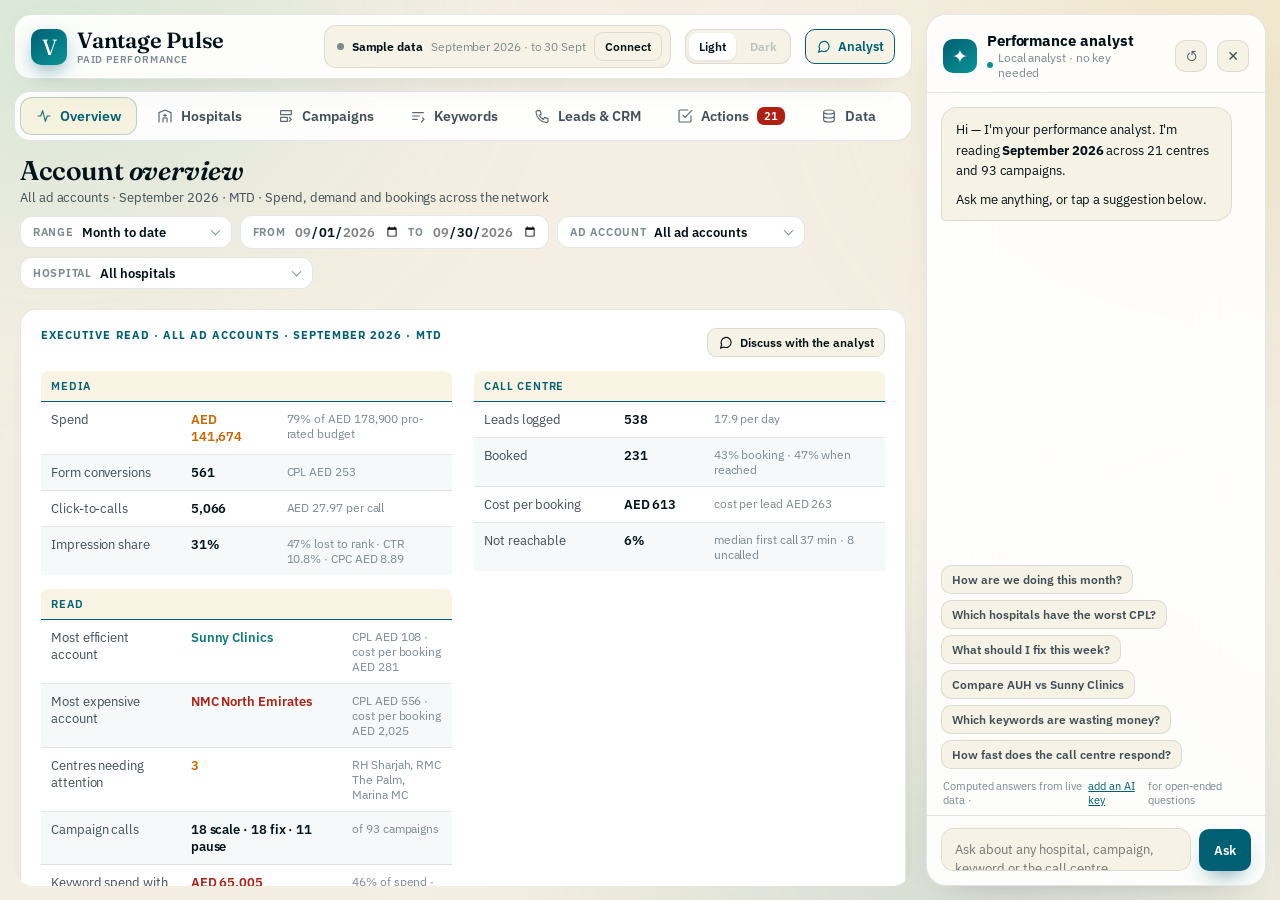
==== commit c0958baf: "Pulse: client ten-swatch palette, IBM Plex Sans + Fraunces, ledger-style tables - Sapphire/viridian/" ====
--- a/performance/index.html
+++ b/performance/index.html
@@ -5,10 +5,10 @@
   <meta name="viewport" content="width=device-width, initial-scale=1.0" />
   <title>Vantage Pulse — Paid Performance Intelligence</title>
   <meta name="description" content="Google Sheets–powered paid performance intelligence: account, hospital and campaign level, with an AI analyst." />
-  <link rel="icon" href="data:image/svg+xml,<svg xmlns='http://www.w3.org/2000/svg' viewBox='0 0 100 100'><rect width='100' height='100' rx='24' fill='%239a8cf5'/><path d='M22 62l14-24 12 36 12-50 10 30 8-12' fill='none' stroke='white' stroke-width='8' stroke-linecap='round' stroke-linejoin='round'/></svg>" />
+  <link rel="icon" href="data:image/svg+xml,<svg xmlns='http://www.w3.org/2000/svg' viewBox='0 0 100 100'><rect width='100' height='100' rx='24' fill='%23005f73'/><path d='M22 62l14-24 12 36 12-50 10 30 8-12' fill='none' stroke='white' stroke-width='8' stroke-linecap='round' stroke-linejoin='round'/></svg>" />
   <link rel="preconnect" href="https://fonts.googleapis.com" />
   <link rel="preconnect" href="https://fonts.gstatic.com" crossorigin />
-  <link href="https://fonts.googleapis.com/css2?family=Hanken+Grotesk:wght@400;500;600;700;800&family=Instrument+Serif:ital@0;1&display=swap" rel="stylesheet" />
+  <link href="https://fonts.googleapis.com/css2?family=IBM+Plex+Sans:wght@400;500;600;700&family=Fraunces:ital,opsz,wght@0,9..144,500;0,9..144,600;1,9..144,500&display=swap" rel="stylesheet" />
   <link rel="stylesheet" href="styles/perf.css" />
 </head>
 <body>
--- a/performance/styles/perf.css
+++ b/performance/styles/perf.css
@@ -4,41 +4,48 @@
    mode, a serif display voice for headlines and a grotesk for everything
    numeric. Chart colours are validated for colour-vision deficiency.
    ============================================================ */
+/* ============================================================
+   PALETTE — the client's ten-swatch scheme:
+   #001219 rich black · #005f73 sapphire · #0a9396 viridian · #94d2bd mint ·
+   #e9d8a6 sand · #ee9b00 gamboge · #ca6702 alloy · #bb3e03 rust ·
+   #ae2012 rufous · #9b2226 auburn
+   Series (fixed order AUH, DXB, NE, Sunny): sapphire, gamboge, rufous, viridian —
+   CVD ΔE ≥ 17 adjacent; gamboge is always paired with labels/tables.
+   ============================================================ */
 :root {
-  --font: "Hanken Grotesk", ui-sans-serif, system-ui, -apple-system, "Segoe UI", sans-serif;
-  --display: "Instrument Serif", Georgia, "Times New Roman", serif;
+  --font: "IBM Plex Sans", ui-sans-serif, system-ui, -apple-system, "Segoe UI", sans-serif;
+  --display: "Fraunces", Georgia, "Times New Roman", serif;
   --ease: cubic-bezier(0.22, 1, 0.36, 1);
-  --r-sm: 10px; --r-md: 16px; --r-lg: 22px; --r-xl: 30px;
-  --side-w: 236px; --chat-w: 400px;
-  /* categorical (validated, fixed order: AUH, DXB, NE, Sunny, +4 spare) */
-  --s1: #3987e5; --s2: #d95926; --s3: #199e70; --s4: #c98500; --s5: #d55181; --s6: #008300; --s7: #9085e9; --s8: #e66767;
-  --seq-rgb: 57, 135, 229;
-  /* status (never used for series) */
-  --good: #0ca30c; --warn: #fab219; --serious: #ec835a; --critical: #d03b3b;
-  --accent: #4f46e5; --accent-2: #3730a3; --accent-rgb: 79, 70, 229;
+  --r-sm: 8px; --r-md: 12px; --r-lg: 16px; --r-xl: 20px;
+  --chat-w: 400px;
+  --black: #001219; --sapphire: #005f73; --viridian: #0a9396; --mint: #94d2bd; --sand: #e9d8a6;
+  --gamboge: #ee9b00; --alloy: #ca6702; --rust: #bb3e03; --rufous: #ae2012; --auburn: #9b2226;
+  --s1: var(--sapphire); --s2: var(--gamboge); --s3: var(--rufous); --s4: var(--viridian); --s5: var(--alloy); --s6: var(--mint); --s7: var(--auburn); --s8: var(--rust);
+  --seq-rgb: 10, 147, 150;
+  --good: var(--viridian); --warn: var(--gamboge); --serious: var(--alloy); --critical: var(--rufous);
 }
-/* light is the default: bright, airy, white surfaces on a cool sky wash */
 :root, [data-theme="light"] {
   color-scheme: light;
-  --bg: #eef3fb; --bg-2: #f7f9fd; --surface: #ffffff;
-  --text: #121826; --text-2: #4b5565; --text-3: #7c8595;
-  --glass: rgba(255,255,255,0.88); --glass-2: rgba(244,247,252,0.95); --glass-hi: #ffffff;
-  --line: rgba(18,24,38,0.08); --line-2: rgba(18,24,38,0.16); --track: rgba(18,24,38,0.07);
-  --shadow: 0 18px 40px -26px rgba(30,41,80,0.28); --inner: inset 0 1px 0 rgba(255,255,255,1);
-  --grid: #e6eaf2; --ink-good: #0a7a2f;
-  --s1: #2a78d6; --s2: #eb6834; --s3: #1baf7a; --s4: #eda100; --s5: #e87ba4; --s7: #4a3aa7; --s8: #e34948;
-  --seq-rgb: 42, 120, 214;
+  --bg: #f4efe2; --bg-2: #faf7ee; --surface: #ffffff;
+  --text: #001219; --text-2: #3f4f57; --text-3: #7b8a91;
+  --glass: rgba(255,255,255,0.9); --glass-2: #f6f2e6; --glass-hi: #ffffff;
+  --line: rgba(0,18,25,0.1); --line-2: rgba(0,18,25,0.2); --track: rgba(0,18,25,0.08);
+  --shadow: 0 16px 36px -28px rgba(0,18,25,0.35); --inner: inset 0 1px 0 rgba(255,255,255,1);
+  --grid: #e7e1d0; --ink-good: #0b7a7c;
+  --accent: var(--sapphire); --accent-2: var(--viridian); --accent-rgb: 0, 95, 115;
+  --tint: rgba(233,216,166,0.32); --tint-2: rgba(148,210,189,0.22); --zebra: rgba(0,95,115,0.035);
 }
 [data-theme="dark"] {
   color-scheme: dark;
-  --bg: #121826; --bg-2: #171e2e; --surface: #171e2e;
-  --text: #f1f4f9; --text-2: #aeb7c6; --text-3: #7d8797;
-  --glass: rgba(28, 36, 54, 0.78); --glass-2: rgba(40, 50, 72, 0.6); --glass-hi: rgba(255,255,255,0.08);
-  --line: rgba(255,255,255,0.09); --line-2: rgba(255,255,255,0.17); --track: rgba(255,255,255,0.09);
-  --shadow: 0 30px 70px -30px rgba(0,0,0,0.6); --inner: inset 0 1px 0 rgba(255,255,255,0.08);
-  --grid: #2a3348; --ink-good: #4ade80;
-  --s1: #3987e5; --s2: #d95926; --s3: #199e70; --s4: #c98500; --s5: #d55181; --s7: #9085e9; --s8: #e66767;
-  --seq-rgb: 57, 135, 229; --accent: #8b85f7; --accent-2: #c7c3ff; --accent-rgb: 139, 133, 247;
+  --bg: #001219; --bg-2: #06202a; --surface: #0b2630;
+  --text: #f3eedf; --text-2: #b7c4c6; --text-3: #7f9398;
+  --glass: rgba(11, 38, 48, 0.88); --glass-2: rgba(20, 52, 62, 0.7); --glass-hi: rgba(255,255,255,0.08);
+  --line: rgba(148,210,189,0.14); --line-2: rgba(148,210,189,0.28); --track: rgba(148,210,189,0.12);
+  --shadow: 0 30px 70px -30px rgba(0,0,0,0.6); --inner: inset 0 1px 0 rgba(255,255,255,0.06);
+  --grid: #1c3b45; --ink-good: #94d2bd;
+  --accent: var(--mint); --accent-2: var(--sand); --accent-rgb: 148, 210, 189;
+  --s1: #2e8ea3; --s3: #d8432c;
+  --tint: rgba(233,216,166,0.08); --tint-2: rgba(148,210,189,0.1); --zebra: rgba(148,210,189,0.04);
 }
 
 * { box-sizing: border-box; margin: 0; padding: 0; }
@@ -51,8 +58,8 @@
 @media (prefers-reduced-motion: reduce) { *, *::before, *::after { animation: none !important; transition: none !important; } }
 
 /* atmosphere */
-.bg { position: fixed; inset: -10%; z-index: 0; pointer-events: none; filter: blur(70px) saturate(1.1);
-  background: radial-gradient(38% 42% at 12% 10%, rgba(var(--accent-rgb), 0.16), transparent 70%), radial-gradient(34% 40% at 88% 14%, rgba(57,135,229,0.16), transparent 70%), radial-gradient(40% 46% at 70% 92%, rgba(25,158,112,0.12), transparent 72%);
+.bg { position: fixed; inset: -10%; z-index: 0; pointer-events: none; filter: blur(70px) saturate(1.05);
+  background: radial-gradient(38% 42% at 12% 10%, rgba(148,210,189,0.35), transparent 70%), radial-gradient(34% 40% at 88% 14%, rgba(233,216,166,0.45), transparent 70%), radial-gradient(40% 46% at 70% 92%, rgba(0,95,115,0.14), transparent 72%);
   animation: drift 40s var(--ease) infinite alternate; }
 [data-theme="dark"] .bg { opacity: 0.9; }
 .bg::after { content: ""; position: absolute; inset: 0; background-image: url("data:image/svg+xml,%3Csvg xmlns='http://www.w3.org/2000/svg' width='160' height='160'%3E%3Cfilter id='n'%3E%3CfeTurbulence type='fractalNoise' baseFrequency='0.9' numOctaves='2' stitchTiles='stitch'/%3E%3C/filter%3E%3Crect width='100%25' height='100%25' filter='url(%23n)' opacity='0.5'/%3E%3C/svg%3E"); opacity: 0.045; mix-blend-mode: overlay; filter: none; }
@@ -65,8 +72,8 @@
 .top { position: sticky; top: 0; z-index: 7; display: flex; flex-wrap: wrap; align-items: center; gap: 10px 14px; padding: 10px 16px; border-radius: var(--r-lg); background: var(--glass); backdrop-filter: blur(26px) saturate(1.5); -webkit-backdrop-filter: blur(26px) saturate(1.5); border: 1px solid var(--line); box-shadow: var(--inner), var(--shadow); }
 .top .grow, .bar .grow { flex: 1; }
 .brand { display: flex; align-items: center; gap: 10px; }
-.brand .mark { width: 36px; height: 36px; border-radius: 12px; display: grid; place-items: center; background: linear-gradient(140deg, var(--accent), #2a78d6); color: #fff; font-family: var(--display); font-size: 22px; box-shadow: 0 8px 22px -8px var(--accent); }
-.brand .name { font-family: var(--display); font-size: 22px; letter-spacing: -0.01em; line-height: 1; }
+.brand .mark { width: 36px; height: 36px; border-radius: 10px; display: grid; place-items: center; background: linear-gradient(140deg, var(--sapphire), var(--viridian)); color: #fff; font-family: var(--display); font-size: 22px; box-shadow: 0 8px 22px -8px var(--sapphire); }
+.brand .name { font-family: var(--display); font-size: 22px; font-weight: 600; letter-spacing: -0.01em; line-height: 1; }
 .brand .name small { display: block; font-family: var(--font); font-size: 10px; letter-spacing: 0.08em; text-transform: uppercase; color: var(--text-3); margin-top: 4px; font-weight: 600; }
 .source { display: inline-flex; align-items: center; gap: 8px; padding: 6px 8px 6px 12px; border-radius: 12px; background: var(--glass-2); border: 1px solid var(--line); font-size: 12px; color: var(--text-2); flex-wrap: wrap; }
 .source b { color: var(--text); font-weight: 650; }
@@ -82,12 +89,12 @@
 .tabs button { display: inline-flex; align-items: center; gap: 8px; padding: 9px 15px; border-radius: 12px; border: 1px solid transparent; background: transparent; color: var(--text-2); font-weight: 600; font-size: 13.5px; white-space: nowrap; transition: 0.2s var(--ease); }
 .tabs button svg { width: 16px; height: 16px; opacity: 0.85; }
 .tabs button:hover { color: var(--text); background: var(--glass-2); }
-.tabs button.on { color: var(--accent); background: rgba(var(--accent-rgb), 0.1); border-color: rgba(var(--accent-rgb), 0.25); }
+.tabs button.on { color: var(--sapphire); background: var(--tint); border-color: rgba(0,95,115,0.25); }
 [data-theme="dark"] .tabs button.on { color: var(--accent-2); }
-.tabs button .k { font-size: 10.5px; padding: 2px 7px; border-radius: 7px; background: var(--accent); color: #fff; font-variant-numeric: tabular-nums; }
+.tabs button .k { font-size: 10.5px; padding: 2px 7px; border-radius: 7px; background: var(--rufous); color: #fff; font-variant-numeric: tabular-nums; }
 
 .bar { display: flex; flex-wrap: wrap; align-items: center; gap: 10px 14px; padding: 4px 6px; }
-.bar h1 { font-family: var(--display); font-weight: 400; font-size: 28px; letter-spacing: -0.01em; line-height: 1; }
+.bar h1 { font-family: var(--display); font-weight: 600; font-size: 27px; letter-spacing: -0.015em; line-height: 1; font-variation-settings: "opsz" 48; }
 .bar .sub { font-size: 12.5px; color: var(--text-2); margin-top: 5px; }
 .filters { display: flex; flex-wrap: wrap; gap: 8px; align-items: center; }
 .fsel { display: inline-flex; align-items: center; gap: 8px; padding: 7px 10px 7px 12px; border-radius: 12px; background: var(--surface); border: 1px solid var(--line); font-size: 12.5px; color: var(--text-2); transition: 0.2s; position: relative; box-shadow: var(--inner); }
@@ -97,7 +104,8 @@
 .fsel::after { content: ""; position: absolute; right: 12px; top: 50%; width: 6px; height: 6px; border-right: 1.5px solid var(--text-3); border-bottom: 1.5px solid var(--text-3); transform: translateY(-70%) rotate(45deg); pointer-events: none; }
 .fsel input[type="date"] { background: transparent; border: 0; color: var(--text); font-weight: 600; outline: none; }
 .fsel.dates::after { display: none; }
-.btn { display: inline-flex; align-items: center; gap: 7px; padding: 9px 14px; border-radius: 12px; border: 1px solid transparent; background: linear-gradient(135deg, var(--accent), var(--accent-2)); color: #fff; font-weight: 650; font-size: 13px; box-shadow: 0 10px 24px -12px var(--accent); transition: 0.2s var(--ease); white-space: nowrap; }
+.btn { display: inline-flex; align-items: center; gap: 7px; padding: 9px 14px; border-radius: 10px; border: 1px solid transparent; background: var(--sapphire); color: #fff; font-weight: 600; font-size: 13px; box-shadow: 0 10px 24px -12px var(--sapphire); transition: 0.2s var(--ease); white-space: nowrap; }
+[data-theme="dark"] .btn { background: var(--viridian); }
 .btn:hover { transform: translateY(-1px); }
 .btn.ghost { background: var(--glass-2); color: var(--text); box-shadow: none; border-color: var(--line); }
 .btn.ghost.on { border-color: var(--accent); color: var(--accent); }
@@ -113,17 +121,17 @@
 .grid { display: grid; gap: 16px; }
 .g2 { grid-template-columns: 1fr 1fr; } .g3 { grid-template-columns: repeat(3, 1fr); } .g4 { grid-template-columns: repeat(4, 1fr); }
 .g-21 { grid-template-columns: 1.6fr 1fr; } .g-12 { grid-template-columns: 1fr 1.6fr; } .g-32 { grid-template-columns: 1.35fr 1fr; }
-.card { position: relative; border-radius: var(--r-lg); background: var(--surface); backdrop-filter: blur(22px) saturate(1.4); -webkit-backdrop-filter: blur(22px) saturate(1.4); border: 1px solid var(--line); box-shadow: var(--shadow), var(--inner); padding: 18px 20px; min-width: 0; }
+.card { position: relative; border-radius: var(--r-lg); background: var(--surface); border: 1px solid var(--line); box-shadow: var(--shadow); padding: 18px 20px; min-width: 0; }
 .card.flat { box-shadow: var(--inner); }
 .card .head { display: flex; align-items: flex-start; gap: 10px; margin-bottom: 14px; }
-.card .head h3 { font-size: 15px; font-weight: 650; letter-spacing: -0.01em; }
+.card .head h3 { font-size: 15px; font-weight: 600; letter-spacing: -0.01em; }
 .card .head .sub { font-size: 12px; color: var(--text-2); margin-top: 2px; }
 .card .head .grow { flex: 1; }
 .eyebrow { font-size: 10.5px; letter-spacing: 0.1em; text-transform: uppercase; color: var(--accent); font-weight: 700; }
 [data-theme="dark"] .eyebrow { color: var(--accent-2); }
 .muted { color: var(--text-2); } .faint { color: var(--text-3); } .small { font-size: 12px; }
 .mono, .num { font-variant-numeric: tabular-nums; }
-h2.sec { font-family: var(--display); font-weight: 400; font-size: 24px; letter-spacing: -0.01em; }
+h2.sec { font-family: var(--display); font-weight: 600; font-size: 22px; letter-spacing: -0.012em; }
 h2.sec em { font-style: italic; color: var(--accent); }
 [data-theme="dark"] h2.sec em { color: var(--accent-2); }
 .prose { font-size: 14px; line-height: 1.65; color: var(--text-2); } .prose b { color: var(--text); font-weight: 640; }
@@ -132,42 +140,44 @@
 
 /* executive read table */
 .exec { display: grid; grid-template-columns: repeat(auto-fit, minmax(300px, 1fr)); gap: 14px 22px; align-items: start; }
-.exec-t { width: 100%; border-collapse: collapse; font-size: 13px; }
-.exec-t th { text-align: left; font-size: 10.5px; letter-spacing: 0.09em; text-transform: uppercase; color: var(--accent); font-weight: 700; padding: 0 0 8px; border-bottom: 1px solid var(--line-2); }
-[data-theme="dark"] .exec-t th { color: var(--accent-2); }
-.exec-t td { padding: 9px 8px 9px 0; border-bottom: 1px solid var(--line); vertical-align: top; }
+.exec-t { width: 100%; border-collapse: separate; border-spacing: 0; font-size: 13px; font-variant-numeric: tabular-nums; }
+.exec-t th { text-align: left; font-size: 10.5px; letter-spacing: 0.08em; text-transform: uppercase; color: var(--sapphire); font-weight: 600; padding: 8px 10px; border-bottom: 1.5px solid var(--sapphire); background: var(--tint); border-radius: 8px 8px 0 0; }
+[data-theme="dark"] .exec-t th { color: var(--mint); border-bottom-color: var(--mint); }
+.exec-t td { padding: 9px 10px; border-bottom: 1px solid var(--line); vertical-align: top; }
+.exec-t tr:nth-child(even) td { background: var(--zebra); }
 .exec-t td.l { color: var(--text-2); width: 34%; }
-.exec-t td.v { font-weight: 700; color: var(--text); font-variant-numeric: tabular-nums; min-width: 90px; overflow-wrap: anywhere; }
-.exec-t td.v.good { color: var(--ink-good); } .exec-t td.v.bad { color: var(--critical); } .exec-t td.v.warn { color: #c77d00; }
-[data-theme="dark"] .exec-t td.v.warn { color: var(--warn); }
+.exec-t td.v { font-weight: 600; color: var(--text); min-width: 90px; overflow-wrap: anywhere; }
+.exec-t td.v.good { color: var(--ink-good); } .exec-t td.v.bad { color: var(--rufous); } .exec-t td.v.warn { color: var(--alloy); }
+[data-theme="dark"] .exec-t td.v.bad { color: #ff8a73; } [data-theme="dark"] .exec-t td.v.warn { color: var(--gamboge); }
 .exec-t td.n { color: var(--text-3); font-size: 12px; }
 .exec-t tr:last-child td { border-bottom: 0; }
 
 /* KPI tiles */
 .kpis { display: grid; grid-template-columns: repeat(3, 1fr); gap: 12px; }
-.kpi { padding: 16px 18px; border-radius: var(--r-md); background: var(--surface); border: 1px solid var(--line); box-shadow: var(--inner); min-width: 0; position: relative; overflow: hidden; }
+.kpi { padding: 16px 18px; border-radius: var(--r-md); background: var(--surface); border: 1px solid var(--line); border-top: 3px solid var(--sapphire); box-shadow: var(--shadow); min-width: 0; position: relative; overflow: hidden; }
+[data-theme="dark"] .kpi { border-top-color: var(--mint); }
 .kpi .l { font-size: 11.5px; color: var(--text-2); font-weight: 600; letter-spacing: 0.01em; display: flex; align-items: center; gap: 6px; padding-right: 104px; }
 .kpi.nospark .l { padding-right: 0; }
-.kpi .v { font-size: 27px; font-weight: 720; letter-spacing: -0.035em; line-height: 1.05; margin: 8px 0 6px; }
+.kpi .v { font-size: 26px; font-weight: 600; letter-spacing: -0.03em; line-height: 1.05; margin: 8px 0 6px; font-family: var(--font); }
 .kpi .v small { font-size: 13px; font-weight: 600; color: var(--text-3); letter-spacing: 0; margin-left: 2px; }
 .kpi .d { font-size: 11.5px; color: var(--text-3); display: flex; align-items: center; gap: 6px; flex-wrap: wrap; }
 .kpi .d b { font-weight: 650; }
 .kpi .up { color: var(--ink-good); } .kpi .down { color: var(--critical); }
 .kpi .spark { position: absolute; right: 12px; top: 14px; opacity: 0.9; }
 .kpi .pace { height: 5px; border-radius: 3px; background: var(--track); margin-top: 10px; overflow: hidden; position: relative; }
-.kpi .pace i { display: block; height: 100%; border-radius: 3px; background: var(--accent); }
+.kpi .pace i { display: block; height: 100%; border-radius: 3px; background: var(--viridian); }
 .kpi .pace s { position: absolute; top: -2px; width: 2px; height: 9px; background: var(--text); opacity: 0.6; }
 
 /* badges / status */
 .badge { display: inline-flex; align-items: center; gap: 5px; padding: 3px 9px; border-radius: 8px; font-size: 11px; font-weight: 700; letter-spacing: 0.02em; border: 1px solid transparent; white-space: nowrap; }
 .badge i { width: 6px; height: 6px; border-radius: 50%; background: currentColor; }
-.badge.scale, .badge.good { background: rgba(12,163,12,0.14); color: var(--ink-good); border-color: rgba(12,163,12,0.25); }
+.badge.scale, .badge.good { background: rgba(10,147,150,0.12); color: var(--ink-good); border-color: rgba(10,147,150,0.3); }
 .badge.hold, .badge.info, .badge.grey { background: var(--glass-2); color: var(--text-2); border-color: var(--line); }
-.badge.fix, .badge.warn { background: rgba(250,178,25,0.14); color: #e3a010; border-color: rgba(250,178,25,0.3); }
+.badge.fix, .badge.warn { background: rgba(238,155,0,0.14); color: var(--alloy); border-color: rgba(238,155,0,0.35); }
 [data-theme="dark"] .badge.fix, [data-theme="dark"] .badge.warn { color: var(--warn); }
-.badge.pause, .badge.critical { background: rgba(208,59,59,0.14); color: var(--critical); border-color: rgba(208,59,59,0.3); }
+.badge.pause, .badge.critical { background: rgba(174,32,18,0.12); color: var(--rufous); border-color: rgba(174,32,18,0.3); }
 [data-theme="dark"] .badge.pause, [data-theme="dark"] .badge.critical { color: #ff7b7b; }
-.badge.watch { background: rgba(var(--accent-rgb), 0.12); color: var(--accent); border-color: rgba(var(--accent-rgb), 0.3); }
+.badge.watch { background: rgba(0,95,115,0.1); color: var(--sapphire); border-color: rgba(0,95,115,0.3); }
 [data-theme="dark"] .badge.watch { color: var(--accent-2); }
 .badge.acc { padding: 3px 8px; }
 .sw { display: inline-block; width: 9px; height: 9px; border-radius: 3px; margin-right: 6px; vertical-align: -1px; }
@@ -181,7 +191,7 @@
 .in { display: grid; grid-template-columns: 4px minmax(0, 1fr) auto; gap: 14px; padding: 14px 16px 14px 0; border-radius: var(--r-md); background: var(--glass-2); border: 1px solid var(--line); overflow: hidden; transition: 0.2s var(--ease); }
 .in:hover { border-color: var(--line-2); }
 .in > i { border-radius: 0 3px 3px 0; }
-.in.critical > i { background: var(--critical); } .in.warn > i { background: var(--warn); } .in.good > i { background: var(--good); } .in.info > i { background: var(--accent); }
+.in.critical > i { background: var(--rufous); } .in.warn > i { background: var(--gamboge); } .in.good > i { background: var(--viridian); } .in.info > i { background: var(--sapphire); }
 .in .t { font-weight: 650; font-size: 14px; letter-spacing: -0.01em; line-height: 1.35; overflow-wrap: anywhere; }
 .in .d { overflow-wrap: anywhere; }
 .in .d { font-size: 12.5px; color: var(--text-2); margin-top: 5px; line-height: 1.5; }
@@ -193,26 +203,30 @@
 .in .imp small { font-size: 10px; text-transform: uppercase; letter-spacing: 0.06em; color: var(--text-3); }
 .in .scope { display: inline-flex; gap: 6px; margin-bottom: 6px; }
 
-/* tables */
-.tw { overflow-x: auto; scrollbar-width: thin; }
-.tbl { width: 100%; border-collapse: collapse; font-size: 13px; }
-.tbl th { position: sticky; top: 0; text-align: right; font-size: 10.5px; letter-spacing: 0.06em; text-transform: uppercase; color: var(--text-3); font-weight: 700; padding: 8px 10px; border-bottom: 1px solid var(--line); white-space: nowrap; background: inherit; cursor: pointer; user-select: none; }
+/* tables — professional ledger style */
+.tw { overflow-x: auto; scrollbar-width: thin; border-radius: var(--r-md); }
+.tbl { width: 100%; border-collapse: separate; border-spacing: 0; font-size: 13px; font-variant-numeric: tabular-nums; }
+.tbl th { position: sticky; top: 0; z-index: 1; text-align: right; font-size: 10.5px; letter-spacing: 0.07em; text-transform: uppercase; color: var(--sapphire); font-weight: 600; padding: 10px 12px; border-bottom: 1.5px solid var(--sapphire); background: var(--tint); white-space: nowrap; cursor: pointer; user-select: none; }
+[data-theme="dark"] .tbl th { color: var(--mint); border-bottom-color: var(--mint); }
 .tbl th:first-child, .tbl td:first-child { text-align: left; }
+.tbl th:first-child { border-top-left-radius: 8px; } .tbl th:last-child { border-top-right-radius: 8px; }
 .tbl th.sorted { color: var(--text); }
 .tbl th.sorted::after { content: " ▾"; font-size: 9px; } .tbl th.sorted.asc::after { content: " ▴"; }
-.tbl td { padding: 10px; border-bottom: 1px solid var(--line); color: var(--text-2); text-align: right; font-variant-numeric: tabular-nums; white-space: nowrap; }
+.tbl td { padding: 10px 12px; border-bottom: 1px solid var(--line); color: var(--text-2); text-align: right; white-space: nowrap; }
+.tbl tbody tr:nth-child(even) td { background: var(--zebra); }
 .tbl tr:last-child td { border-bottom: 0; }
-.tbl tbody tr:hover td { background: var(--glass-2); color: var(--text); }
+.tbl tbody tr:hover td { background: var(--tint-2); color: var(--text); }
 .tbl tbody tr.clickable { cursor: pointer; }
 .tbl td.name { color: var(--text); font-weight: 600; white-space: normal; min-width: 180px; max-width: 320px; }
-.tbl td.name small { display: block; color: var(--text-3); font-weight: 500; font-size: 11px; margin-top: 2px; }
+.tbl td.name small { display: block; color: var(--text-3); font-weight: 400; font-size: 11px; margin-top: 2px; }
 .tbl .bar { display: inline-block; vertical-align: middle; width: 54px; height: 5px; border-radius: 3px; background: var(--track); margin-right: 8px; overflow: hidden; }
-.tbl .bar i { display: block; height: 100%; background: var(--s1); }
-.tbl tr.total td { border-top: 1px solid var(--line-2); font-weight: 700; color: var(--text); }
-.hi { color: var(--text); font-weight: 650; }
+.tbl .bar i { display: block; height: 100%; background: var(--viridian); }
+.tbl tr.total td { border-top: 1.5px solid var(--sapphire); font-weight: 600; color: var(--text); background: var(--tint) !important; }
+[data-theme="dark"] .tbl tr.total td { border-top-color: var(--mint); }
+.hi { color: var(--text); font-weight: 600; }
 .lo { color: var(--text-3); }
-.bad { color: var(--critical); font-weight: 650; } .okay { color: var(--ink-good); font-weight: 650; } .meh { color: #e3a010; font-weight: 650; }
-[data-theme="dark"] .meh { color: var(--warn); }
+.bad { color: var(--rufous); font-weight: 600; } .okay { color: var(--ink-good); font-weight: 600; } .meh { color: var(--alloy); font-weight: 600; }
+[data-theme="dark"] .bad { color: #ff8a73; } [data-theme="dark"] .meh { color: var(--gamboge); }
 
 /* charts */
 .cv { position: relative; width: 100%; }
@@ -245,6 +259,12 @@
 .sb-bar { display: flex; height: 14px; border-radius: 7px; overflow: hidden; gap: 2px; background: var(--track); } .sb-bar i { display: block; height: 100%; }
 .sb-legend { display: flex; flex-wrap: wrap; gap: 6px 16px; margin-top: 10px; font-size: 12px; color: var(--text-2); } .sb-legend span { display: inline-flex; align-items: center; gap: 6px; } .sb-legend i { width: 10px; height: 10px; border-radius: 3px; } .sb-legend b { color: var(--text); } .sb-legend small { color: var(--text-3); }
 
+/* accounts ledger */
+.acc-t td.name { min-width: 220px; }
+.acc-t .sw { width: 11px; height: 11px; border-radius: 3px; }
+.acc-t td .spark { vertical-align: middle; }
+.acc-t tr.off td { opacity: 0.45; }
+
 /* account cards */
 .acc { display: grid; grid-template-columns: repeat(4, 1fr); gap: 12px; }
 .acc .a { padding: 16px 18px; border-radius: var(--r-md); background: var(--surface); border: 1px solid var(--line); box-shadow: var(--inner); cursor: pointer; transition: 0.25s var(--ease); position: relative; overflow: hidden; }
@@ -282,7 +302,7 @@
 .drawer { position: fixed; top: 14px; right: 14px; bottom: 14px; width: min(760px, calc(100vw - 28px)); z-index: 41; border-radius: var(--r-xl); background: var(--glass); backdrop-filter: blur(36px) saturate(1.6); -webkit-backdrop-filter: blur(36px) saturate(1.6); border: 1px solid var(--line-2); box-shadow: var(--shadow); transform: translateX(calc(100% + 20px)); transition: transform 0.4s var(--ease); display: flex; flex-direction: column; overflow: hidden; }
 .drawer.open { transform: none; }
 .drawer .dh { display: flex; align-items: flex-start; gap: 12px; padding: 20px 22px 14px; border-bottom: 1px solid var(--line); }
-.drawer .dh h2 { font-family: var(--display); font-weight: 400; font-size: 24px; line-height: 1.1; }
+.drawer .dh h2 { font-family: var(--display); font-weight: 600; font-size: 23px; line-height: 1.15; }
 .drawer .dh .sub { font-size: 12.5px; color: var(--text-2); margin-top: 4px; }
 .drawer .db { flex: 1; overflow-y: auto; padding: 18px 22px 30px; display: flex; flex-direction: column; gap: 16px; scrollbar-width: thin; }
 .x { width: 32px; height: 32px; border-radius: 10px; border: 1px solid var(--line); background: var(--glass-2); color: var(--text-2); display: grid; place-items: center; flex-shrink: 0; }
@@ -292,7 +312,7 @@
 .modal-bg { position: fixed; inset: 0; z-index: 60; display: none; place-items: center; padding: 20px; background: rgba(0,0,0,0.45); backdrop-filter: blur(8px); -webkit-backdrop-filter: blur(8px); }
 .modal-bg.open { display: grid; animation: fade 0.25s; }
 .modal { width: 100%; max-width: 640px; max-height: calc(100vh - 40px); overflow-y: auto; padding: 24px 26px; scrollbar-width: thin; }
-.modal h2 { font-family: var(--display); font-weight: 400; font-size: 26px; margin-bottom: 4px; }
+.modal h2 { font-family: var(--display); font-weight: 600; font-size: 24px; margin-bottom: 4px; }
 .fld { display: block; margin: 12px 0; } .fld > span { display: block; font-size: 12px; font-weight: 650; color: var(--text-2); margin-bottom: 6px; } .fld > span em { font-style: normal; color: var(--text-3); font-weight: 500; }
 .fld input, .fld select, .fld textarea { width: 100%; padding: 11px 13px; border-radius: 12px; font-size: 13.5px; background: var(--glass-2); border: 1px solid var(--line); color: var(--text); outline: none; transition: 0.2s; }
 .fld input:focus, .fld select:focus, .fld textarea:focus { border-color: var(--accent); box-shadow: 0 0 0 3px rgba(var(--accent-rgb), 0.18); }
@@ -311,8 +331,8 @@
 .modes button { padding: 10px 8px; border-radius: 12px; border: 1px solid var(--line); background: var(--glass-2); color: var(--text-2); font-size: 12px; font-weight: 600; line-height: 1.35; }
 .modes button.on { border-color: var(--accent); color: var(--text); background: rgba(var(--accent-rgb), 0.1); }
 .modes button small { display: block; font-weight: 500; color: var(--text-3); font-size: 11px; }
-.banner { display: flex; gap: 10px; align-items: flex-start; padding: 12px 14px; border-radius: var(--r-md); background: rgba(250,178,25,0.1); border: 1px solid rgba(250,178,25,0.25); font-size: 12.5px; color: var(--text-2); line-height: 1.5; }
-.banner b { color: var(--text); } .banner.ok { background: rgba(12,163,12,0.1); border-color: rgba(12,163,12,0.25); } .banner.err { background: rgba(208,59,59,0.1); border-color: rgba(208,59,59,0.3); }
+.banner { display: flex; gap: 10px; align-items: flex-start; padding: 12px 14px; border-radius: var(--r-md); background: var(--tint); border: 1px solid rgba(238,155,0,0.35); font-size: 12.5px; color: var(--text-2); line-height: 1.5; }
+.banner b { color: var(--text); } .banner.ok { background: var(--tint-2); border-color: rgba(10,147,150,0.35); } .banner.err { background: rgba(174,32,18,0.08); border-color: rgba(174,32,18,0.3); }
 .banner .btn { margin-left: auto; flex-shrink: 0; }
 .kvlist { display: grid; grid-template-columns: auto 1fr; gap: 6px 14px; font-size: 12.5px; } .kvlist dt { color: var(--text-3); } .kvlist dd { color: var(--text); font-weight: 600; }
 
@@ -320,12 +340,12 @@
 .chat { width: var(--chat-w); display: flex; flex-direction: column; border-radius: var(--r-xl); background: var(--glass); backdrop-filter: blur(30px) saturate(1.5); -webkit-backdrop-filter: blur(30px) saturate(1.5); border: 1px solid var(--line); box-shadow: var(--shadow), var(--inner); overflow: hidden; min-width: 0; }
 .shell.chat-closed .chat { display: none; }
 .chat .ch { display: flex; align-items: center; gap: 10px; padding: 16px 16px 12px; border-bottom: 1px solid var(--line); }
-.chat .ch .av { width: 34px; height: 34px; border-radius: 11px; background: linear-gradient(140deg, var(--accent), #3987e5); display: grid; place-items: center; color: #fff; font-family: var(--display); font-size: 19px; }
+.chat .ch .av { width: 34px; height: 34px; border-radius: 10px; background: linear-gradient(140deg, var(--sapphire), var(--viridian)); display: grid; place-items: center; color: #fff; font-family: var(--display); font-size: 19px; }
 .chat .ch h3 { font-size: 14.5px; font-weight: 700; } .chat .ch .st { font-size: 11.5px; color: var(--text-3); display: flex; align-items: center; gap: 5px; }
 .chat .ch .st i { width: 6px; height: 6px; border-radius: 50%; background: var(--good); }
 .chat .cm { flex: 1; overflow-y: auto; padding: 14px; display: flex; flex-direction: column; gap: 10px; scrollbar-width: thin; }
 .msg { max-width: 94%; padding: 11px 14px; border-radius: 16px; font-size: 13.3px; line-height: 1.55; animation: rise 0.3s var(--ease); }
-.msg.u { align-self: flex-end; background: var(--accent); color: #fff; border-bottom-right-radius: 5px; }
+.msg.u { align-self: flex-end; background: var(--sapphire); color: #fff; border-bottom-right-radius: 5px; }
 .msg.a { align-self: flex-start; background: var(--glass-2); border: 1px solid var(--line); border-bottom-left-radius: 5px; color: var(--text); }
 .msg.a p { margin: 0 0 8px; } .msg.a p:last-child { margin: 0; }
 .msg.a ul, .msg.a ol { margin: 4px 0 8px 18px; } .msg.a li { margin: 3px 0; }
@@ -345,7 +365,7 @@
 .chat .mode { font-size: 10.5px; color: var(--text-3); padding: 0 16px 8px; display: flex; align-items: center; gap: 6px; } .chat .mode a { cursor: pointer; text-decoration: underline; }
 
 /* empty / loading */
-.empty { padding: 40px 20px; text-align: center; color: var(--text-2); font-size: 13.5px; } .empty h3 { font-family: var(--display); font-weight: 400; font-size: 22px; color: var(--text); margin-bottom: 6px; }
+.empty { padding: 40px 20px; text-align: center; color: var(--text-2); font-size: 13.5px; } .empty h3 { font-family: var(--display); font-weight: 600; font-size: 20px; color: var(--text); margin-bottom: 6px; }
 .loading { display: inline-flex; align-items: center; gap: 8px; } .spin { width: 14px; height: 14px; border-radius: 50%; border: 2px solid var(--line-2); border-top-color: var(--accent); animation: sp 0.7s linear infinite; } @keyframes sp { to { transform: rotate(360deg); } }
 .toast { position: fixed; left: 50%; bottom: 22px; transform: translateX(-50%) translateY(20px); z-index: 90; padding: 11px 16px; border-radius: 13px; background: var(--glass); backdrop-filter: blur(20px); border: 1px solid var(--line-2); box-shadow: var(--shadow); font-size: 13px; opacity: 0; transition: 0.3s var(--ease); pointer-events: none; }
 .toast.show { opacity: 1; transform: translateX(-50%); }
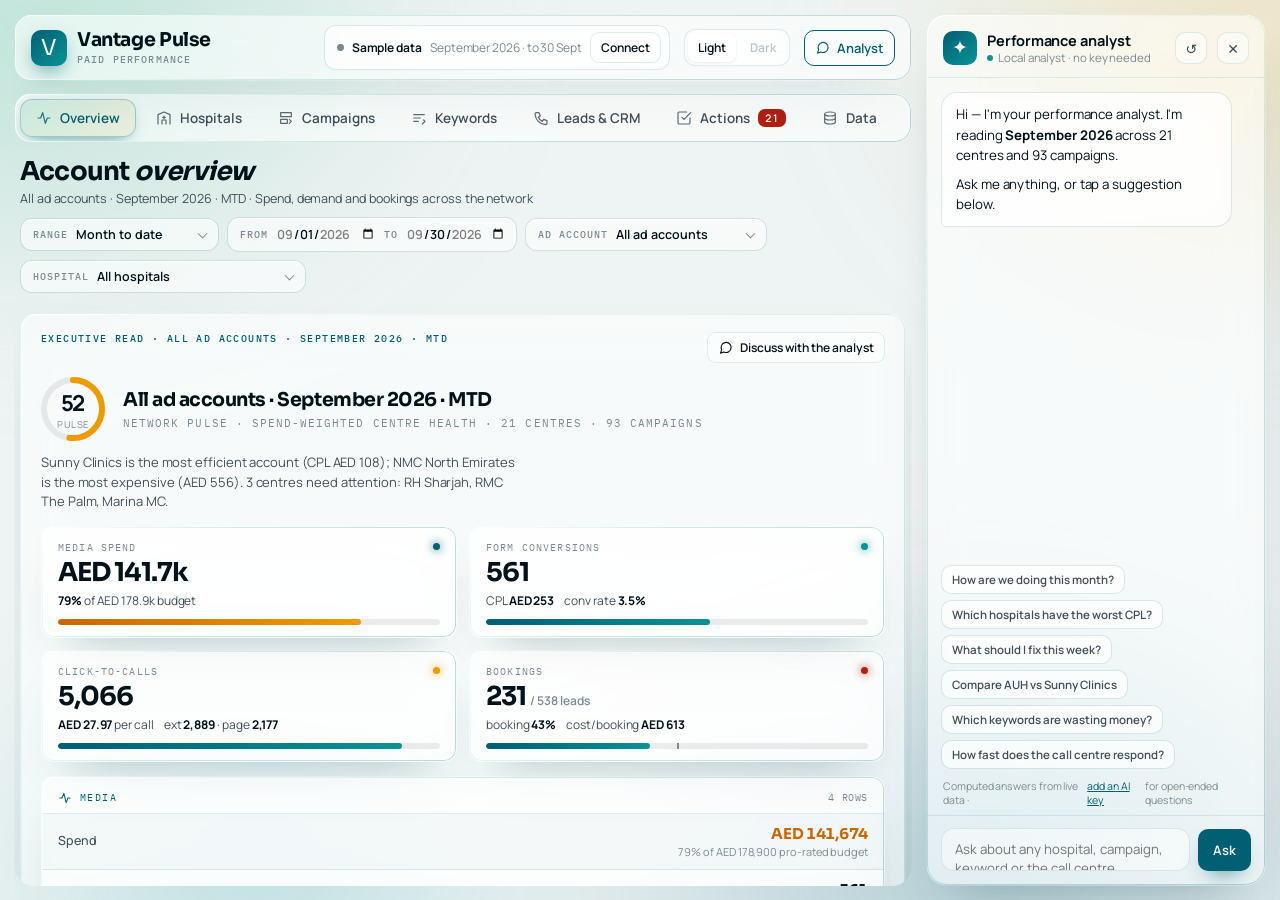
==== commit 8db218e6: "Pulse: glass design system, executive command deck, daily-paste auto-refresh - Executive read rebuil" ====
--- a/performance/index.html
+++ b/performance/index.html
@@ -8,7 +8,7 @@
   <link rel="icon" href="data:image/svg+xml,<svg xmlns='http://www.w3.org/2000/svg' viewBox='0 0 100 100'><rect width='100' height='100' rx='24' fill='%23005f73'/><path d='M22 62l14-24 12 36 12-50 10 30 8-12' fill='none' stroke='white' stroke-width='8' stroke-linecap='round' stroke-linejoin='round'/></svg>" />
   <link rel="preconnect" href="https://fonts.googleapis.com" />
   <link rel="preconnect" href="https://fonts.gstatic.com" crossorigin />
-  <link href="https://fonts.googleapis.com/css2?family=IBM+Plex+Sans:wght@400;500;600;700&family=Fraunces:ital,opsz,wght@0,9..144,500;0,9..144,600;1,9..144,500&display=swap" rel="stylesheet" />
+  <link href="https://fonts.googleapis.com/css2?family=Manrope:wght@400;500;600;700;800&family=Sora:wght@400;600;700&family=IBM+Plex+Mono:wght@400;500&display=swap" rel="stylesheet" />
   <link rel="stylesheet" href="styles/perf.css" />
 </head>
 <body>
@@ -63,7 +63,7 @@
       <label class="fld" data-mode-only="public"><span>Tab names to read <em>(one per line — tabs are recognised by their headers, so order and extra tabs don't matter)</em></span><textarea id="d-tabs"></textarea></label>
       <label class="fld" data-mode-only="apikey"><span>Google API key</span><input id="d-apikey" type="password" placeholder="AIza…" autocomplete="off" /><div class="hint">Create one in Google Cloud → APIs & Services → Credentials, with the <b>Google Sheets API</b> enabled. Restrict it to this site's URL.</div></label>
       <label class="fld" data-mode-only="oauth"><span>OAuth Client ID</span><input id="d-clientid" placeholder="…apps.googleusercontent.com" autocomplete="off" /><div class="hint">Google Cloud → Credentials → OAuth client (Web). Add this site's origin to “Authorised JavaScript origins”. Sign-in happens in a Google popup; the token stays in this tab.</div></label>
-      <label class="fld" style="display:flex;align-items:center;gap:8px"><input type="checkbox" id="d-autosync" style="width:auto" /> <span style="margin:0">Re-sync automatically when the dashboard opens</span></label>
+      <div style="display:flex;gap:14px;align-items:center;flex-wrap:wrap"><label class="fld" style="display:flex;align-items:center;gap:8px;margin:8px 0"><input type="checkbox" id="d-autosync" style="width:auto" /> <span style="margin:0">Re-sync automatically on open and every</span></label><label class="fld" style="display:flex;align-items:center;gap:8px;margin:8px 0"><input type="number" id="d-refresh" min="2" max="240" value="15" style="width:76px;padding:7px 10px" aria-label="Refresh interval in minutes" /><span style="margin:0">minutes while open</span></label></div>
       <div style="display:flex;gap:8px;flex-wrap:wrap;align-items:center"><button class="btn" id="d-connect">Connect &amp; sync</button><span class="faint small">or</span><button class="btn ghost" id="d-sample">Use the bundled sample</button></div>
       <div class="steps" id="d-steps" style="margin-top:12px"></div><div id="d-msg" style="margin-top:10px"></div>
       <hr style="border:0;border-top:1px solid var(--line);margin:20px 0" />
--- a/performance/styles/perf.css
+++ b/performance/styles/perf.css
@@ -13,8 +13,9 @@
    CVD ΔE ≥ 17 adjacent; gamboge is always paired with labels/tables.
    ============================================================ */
 :root {
-  --font: "IBM Plex Sans", ui-sans-serif, system-ui, -apple-system, "Segoe UI", sans-serif;
-  --display: "Fraunces", Georgia, "Times New Roman", serif;
+  --font: "Manrope", ui-sans-serif, system-ui, -apple-system, "Segoe UI", sans-serif;
+  --display: "Sora", "Manrope", ui-sans-serif, system-ui, sans-serif;
+  --mono: "IBM Plex Mono", ui-monospace, "SF Mono", Menlo, monospace;
   --ease: cubic-bezier(0.22, 1, 0.36, 1);
   --r-sm: 8px; --r-md: 12px; --r-lg: 16px; --r-xl: 20px;
   --chat-w: 400px;
@@ -26,22 +27,26 @@
 }
 :root, [data-theme="light"] {
   color-scheme: light;
-  --bg: #f4efe2; --bg-2: #faf7ee; --surface: #ffffff;
+  --bg: #eef3f3; --bg-2: #f7f9f8; --surface: rgba(255,255,255,0.62);
   --text: #001219; --text-2: #3f4f57; --text-3: #7b8a91;
-  --glass: rgba(255,255,255,0.9); --glass-2: #f6f2e6; --glass-hi: #ffffff;
-  --line: rgba(0,18,25,0.1); --line-2: rgba(0,18,25,0.2); --track: rgba(0,18,25,0.08);
-  --shadow: 0 16px 36px -28px rgba(0,18,25,0.35); --inner: inset 0 1px 0 rgba(255,255,255,1);
+  --glass: rgba(255,255,255,0.6); --glass-2: rgba(255,255,255,0.5); --glass-hi: rgba(255,255,255,0.85);
+  --line: rgba(0,95,115,0.12); --line-2: rgba(0,95,115,0.26); --track: rgba(0,18,25,0.08);
+  --shadow: 0 24px 50px -30px rgba(0,47,60,0.35), 0 1px 0 rgba(255,255,255,0.8) inset; --inner: inset 0 1px 0 rgba(255,255,255,0.9);
+  --edge: linear-gradient(135deg, rgba(255,255,255,0.95), rgba(148,210,189,0.45) 40%, rgba(0,95,115,0.25) 100%);
+  --blur: 22px;
   --grid: #e7e1d0; --ink-good: #0b7a7c;
   --accent: var(--sapphire); --accent-2: var(--viridian); --accent-rgb: 0, 95, 115;
   --tint: rgba(233,216,166,0.32); --tint-2: rgba(148,210,189,0.22); --zebra: rgba(0,95,115,0.035);
 }
 [data-theme="dark"] {
   color-scheme: dark;
-  --bg: #001219; --bg-2: #06202a; --surface: #0b2630;
+  --bg: #001219; --bg-2: #06202a; --surface: rgba(11, 38, 48, 0.6);
   --text: #f3eedf; --text-2: #b7c4c6; --text-3: #7f9398;
-  --glass: rgba(11, 38, 48, 0.88); --glass-2: rgba(20, 52, 62, 0.7); --glass-hi: rgba(255,255,255,0.08);
-  --line: rgba(148,210,189,0.14); --line-2: rgba(148,210,189,0.28); --track: rgba(148,210,189,0.12);
-  --shadow: 0 30px 70px -30px rgba(0,0,0,0.6); --inner: inset 0 1px 0 rgba(255,255,255,0.06);
+  --glass: rgba(11, 38, 48, 0.58); --glass-2: rgba(20, 52, 62, 0.5); --glass-hi: rgba(255,255,255,0.08);
+  --line: rgba(148,210,189,0.16); --line-2: rgba(148,210,189,0.32); --track: rgba(148,210,189,0.12);
+  --shadow: 0 30px 70px -30px rgba(0,0,0,0.7); --inner: inset 0 1px 0 rgba(255,255,255,0.07);
+  --edge: linear-gradient(135deg, rgba(148,210,189,0.5), rgba(148,210,189,0.1) 40%, rgba(233,216,166,0.25) 100%);
+  --blur: 26px;
   --grid: #1c3b45; --ink-good: #94d2bd;
   --accent: var(--mint); --accent-2: var(--sand); --accent-rgb: 148, 210, 189;
   --s1: #2e8ea3; --s3: #d8432c;
@@ -57,25 +62,35 @@
 :focus-visible { outline: 2px solid var(--accent); outline-offset: 2px; border-radius: 6px; }
 @media (prefers-reduced-motion: reduce) { *, *::before, *::after { animation: none !important; transition: none !important; } }
 
-/* atmosphere */
-.bg { position: fixed; inset: -10%; z-index: 0; pointer-events: none; filter: blur(70px) saturate(1.05);
-  background: radial-gradient(38% 42% at 12% 10%, rgba(148,210,189,0.35), transparent 70%), radial-gradient(34% 40% at 88% 14%, rgba(233,216,166,0.45), transparent 70%), radial-gradient(40% 46% at 70% 92%, rgba(0,95,115,0.14), transparent 72%);
-  animation: drift 40s var(--ease) infinite alternate; }
-[data-theme="dark"] .bg { opacity: 0.9; }
-.bg::after { content: ""; position: absolute; inset: 0; background-image: url("data:image/svg+xml,%3Csvg xmlns='http://www.w3.org/2000/svg' width='160' height='160'%3E%3Cfilter id='n'%3E%3CfeTurbulence type='fractalNoise' baseFrequency='0.9' numOctaves='2' stitchTiles='stitch'/%3E%3C/filter%3E%3Crect width='100%25' height='100%25' filter='url(%23n)' opacity='0.5'/%3E%3C/svg%3E"); opacity: 0.045; mix-blend-mode: overlay; filter: none; }
-@keyframes drift { to { transform: translate3d(2%, -1.5%, 0) scale(1.06); } }
+/* atmosphere — mesh + engineered grid */
+.bg { position: fixed; inset: -10%; z-index: 0; pointer-events: none; filter: blur(60px) saturate(1.1);
+  background: radial-gradient(42% 46% at 10% 8%, rgba(148,210,189,0.55), transparent 70%), radial-gradient(36% 42% at 90% 10%, rgba(233,216,166,0.6), transparent 70%), radial-gradient(44% 50% at 72% 95%, rgba(0,95,115,0.28), transparent 72%), radial-gradient(30% 36% at 25% 90%, rgba(10,147,150,0.22), transparent 70%);
+  animation: drift 46s var(--ease) infinite alternate; }
+[data-theme="dark"] .bg { background: radial-gradient(42% 46% at 10% 8%, rgba(10,147,150,0.32), transparent 70%), radial-gradient(36% 42% at 90% 10%, rgba(0,95,115,0.4), transparent 70%), radial-gradient(44% 50% at 72% 95%, rgba(148,210,189,0.14), transparent 72%), radial-gradient(30% 36% at 25% 90%, rgba(233,216,166,0.1), transparent 70%); }
+.bg::after { content: ""; position: absolute; inset: 0; filter: none;
+  background-image: linear-gradient(rgba(0,95,115,0.06) 1px, transparent 1px), linear-gradient(90deg, rgba(0,95,115,0.06) 1px, transparent 1px); background-size: 48px 48px; mask-image: radial-gradient(60% 60% at 50% 40%, #000 20%, transparent 100%); }
+[data-theme="dark"] .bg::after { background-image: linear-gradient(rgba(148,210,189,0.07) 1px, transparent 1px), linear-gradient(90deg, rgba(148,210,189,0.07) 1px, transparent 1px); }
+@keyframes drift { to { transform: translate3d(2%, -1.5%, 0) scale(1.05); } }
+
+/* glass primitive: translucent fill, blur, gradient edge, inner highlight */
+.glass, .card, .kpi, .top, .tabs, .chat, .drawer, .modal, .cc, .fsel, .search, .seg, .theme, .source, .in, .msg.a, .step, .chips button, .deck-tile, .lever, .ledger {
+  background: var(--glass); backdrop-filter: blur(var(--blur)) saturate(1.4); -webkit-backdrop-filter: blur(var(--blur)) saturate(1.4);
+  border: 1px solid transparent; background-clip: padding-box; position: relative; }
+.card::before, .kpi::before, .top::before, .tabs::before, .chat::before, .drawer::before, .modal::before, .cc::before, .deck-tile::before, .lever::before, .ledger::before, .in::before {
+  content: ""; position: absolute; inset: 0; border-radius: inherit; padding: 1px; background: var(--edge); -webkit-mask: linear-gradient(#000 0 0) content-box, linear-gradient(#000 0 0); -webkit-mask-composite: xor; mask-composite: exclude; pointer-events: none; }
+.fsel, .search, .seg, .theme, .source, .msg.a, .step, .chips button { border-color: var(--line); }
 
 /* ---------- shell ---------- */
 .shell { position: relative; z-index: 1; display: grid; grid-template-columns: 1fr auto; height: 100vh; gap: 14px; padding: 14px; }
 .main { min-width: 0; overflow-y: auto; border-radius: var(--r-xl); scrollbar-width: thin; scrollbar-color: var(--line-2) transparent; display: flex; flex-direction: column; gap: 12px; }
 .main > * { flex-shrink: 0; }
-.top { position: sticky; top: 0; z-index: 7; display: flex; flex-wrap: wrap; align-items: center; gap: 10px 14px; padding: 10px 16px; border-radius: var(--r-lg); background: var(--glass); backdrop-filter: blur(26px) saturate(1.5); -webkit-backdrop-filter: blur(26px) saturate(1.5); border: 1px solid var(--line); box-shadow: var(--inner), var(--shadow); }
+.top { position: sticky; top: 0; z-index: 7; display: flex; flex-wrap: wrap; align-items: center; gap: 10px 14px; padding: 10px 16px; border-radius: var(--r-lg); box-shadow: var(--shadow); }
 .top .grow, .bar .grow { flex: 1; }
 .brand { display: flex; align-items: center; gap: 10px; }
 .brand .mark { width: 36px; height: 36px; border-radius: 10px; display: grid; place-items: center; background: linear-gradient(140deg, var(--sapphire), var(--viridian)); color: #fff; font-family: var(--display); font-size: 22px; box-shadow: 0 8px 22px -8px var(--sapphire); }
-.brand .name { font-family: var(--display); font-size: 22px; font-weight: 600; letter-spacing: -0.01em; line-height: 1; }
-.brand .name small { display: block; font-family: var(--font); font-size: 10px; letter-spacing: 0.08em; text-transform: uppercase; color: var(--text-3); margin-top: 4px; font-weight: 600; }
-.source { display: inline-flex; align-items: center; gap: 8px; padding: 6px 8px 6px 12px; border-radius: 12px; background: var(--glass-2); border: 1px solid var(--line); font-size: 12px; color: var(--text-2); flex-wrap: wrap; }
+.brand .name { font-family: var(--display); font-size: 19px; font-weight: 700; letter-spacing: -0.02em; line-height: 1; }
+.brand .name small { display: block; font-family: var(--mono); font-size: 9.5px; letter-spacing: 0.12em; text-transform: uppercase; color: var(--text-3); margin-top: 5px; font-weight: 500; }
+.source { display: inline-flex; align-items: center; gap: 8px; padding: 6px 8px 6px 12px; border-radius: 12px; font-size: 12px; color: var(--text-2); flex-wrap: wrap; }
 .source b { color: var(--text); font-weight: 650; }
 .source .dot { width: 7px; height: 7px; border-radius: 50%; background: var(--text-3); }
 .source.live .dot { background: var(--good); box-shadow: 0 0 8px var(--good); animation: pulse 2s infinite; }
@@ -85,21 +100,22 @@
 .theme button.on { background: var(--glass-hi); color: var(--text); box-shadow: var(--inner), 0 1px 3px rgba(0,0,0,0.08); }
 
 /* page tabs — above everything */
-.tabs { position: sticky; top: 66px; z-index: 6; display: flex; gap: 4px; padding: 5px; border-radius: 16px; background: var(--glass); backdrop-filter: blur(20px); -webkit-backdrop-filter: blur(20px); border: 1px solid var(--line); box-shadow: var(--inner); overflow-x: auto; scrollbar-width: none; }
+.tabs { position: sticky; top: 66px; z-index: 6; display: flex; gap: 4px; padding: 5px; border-radius: 16px; box-shadow: var(--shadow); overflow-x: auto; scrollbar-width: none; }
 .tabs button { display: inline-flex; align-items: center; gap: 8px; padding: 9px 15px; border-radius: 12px; border: 1px solid transparent; background: transparent; color: var(--text-2); font-weight: 600; font-size: 13.5px; white-space: nowrap; transition: 0.2s var(--ease); }
 .tabs button svg { width: 16px; height: 16px; opacity: 0.85; }
 .tabs button:hover { color: var(--text); background: var(--glass-2); }
-.tabs button.on { color: var(--sapphire); background: var(--tint); border-color: rgba(0,95,115,0.25); }
+.tabs button.on { color: var(--sapphire); background: linear-gradient(135deg, rgba(148,210,189,0.35), rgba(233,216,166,0.3)); border-color: rgba(0,95,115,0.25); box-shadow: 0 6px 18px -10px var(--sapphire); }
+[data-theme="dark"] .tabs button.on { background: rgba(148,210,189,0.14); }
 [data-theme="dark"] .tabs button.on { color: var(--accent-2); }
 .tabs button .k { font-size: 10.5px; padding: 2px 7px; border-radius: 7px; background: var(--rufous); color: #fff; font-variant-numeric: tabular-nums; }
 
 .bar { display: flex; flex-wrap: wrap; align-items: center; gap: 10px 14px; padding: 4px 6px; }
-.bar h1 { font-family: var(--display); font-weight: 600; font-size: 27px; letter-spacing: -0.015em; line-height: 1; font-variation-settings: "opsz" 48; }
+.bar h1 { font-family: var(--display); font-weight: 700; font-size: 26px; letter-spacing: -0.03em; line-height: 1; }
 .bar .sub { font-size: 12.5px; color: var(--text-2); margin-top: 5px; }
 .filters { display: flex; flex-wrap: wrap; gap: 8px; align-items: center; }
-.fsel { display: inline-flex; align-items: center; gap: 8px; padding: 7px 10px 7px 12px; border-radius: 12px; background: var(--surface); border: 1px solid var(--line); font-size: 12.5px; color: var(--text-2); transition: 0.2s; position: relative; box-shadow: var(--inner); }
+.fsel { display: inline-flex; align-items: center; gap: 8px; padding: 7px 10px 7px 12px; border-radius: 12px; font-size: 12.5px; color: var(--text-2); transition: 0.2s; box-shadow: var(--inner); }
 .fsel:focus-within, .fsel:hover { border-color: var(--accent); color: var(--text); }
-.fsel label { font-size: 10.5px; text-transform: uppercase; letter-spacing: 0.07em; color: var(--text-3); font-weight: 650; }
+.fsel label { font-family: var(--mono); font-size: 9.5px; text-transform: uppercase; letter-spacing: 0.1em; color: var(--text-3); font-weight: 500; }
 .fsel select { appearance: none; -webkit-appearance: none; background: transparent; border: 0; color: var(--text); font-weight: 600; padding-right: 18px; max-width: 230px; text-overflow: ellipsis; outline: none; cursor: pointer; }
 .fsel::after { content: ""; position: absolute; right: 12px; top: 50%; width: 6px; height: 6px; border-right: 1.5px solid var(--text-3); border-bottom: 1.5px solid var(--text-3); transform: translateY(-70%) rotate(45deg); pointer-events: none; }
 .fsel input[type="date"] { background: transparent; border: 0; color: var(--text); font-weight: 600; outline: none; }
@@ -121,44 +137,88 @@
 .grid { display: grid; gap: 16px; }
 .g2 { grid-template-columns: 1fr 1fr; } .g3 { grid-template-columns: repeat(3, 1fr); } .g4 { grid-template-columns: repeat(4, 1fr); }
 .g-21 { grid-template-columns: 1.6fr 1fr; } .g-12 { grid-template-columns: 1fr 1.6fr; } .g-32 { grid-template-columns: 1.35fr 1fr; }
-.card { position: relative; border-radius: var(--r-lg); background: var(--surface); border: 1px solid var(--line); box-shadow: var(--shadow); padding: 18px 20px; min-width: 0; }
-.card.flat { box-shadow: var(--inner); }
+.card { border-radius: var(--r-lg); box-shadow: var(--shadow); padding: 18px 20px; min-width: 0; }
+.card.flat { box-shadow: none; }
 .card .head { display: flex; align-items: flex-start; gap: 10px; margin-bottom: 14px; }
-.card .head h3 { font-size: 15px; font-weight: 600; letter-spacing: -0.01em; }
+.card .head h3 { font-family: var(--display); font-size: 14.5px; font-weight: 600; letter-spacing: -0.01em; }
 .card .head .sub { font-size: 12px; color: var(--text-2); margin-top: 2px; }
 .card .head .grow { flex: 1; }
-.eyebrow { font-size: 10.5px; letter-spacing: 0.1em; text-transform: uppercase; color: var(--accent); font-weight: 700; }
+.eyebrow { font-family: var(--mono); font-size: 10px; letter-spacing: 0.14em; text-transform: uppercase; color: var(--accent); font-weight: 500; }
 [data-theme="dark"] .eyebrow { color: var(--accent-2); }
 .muted { color: var(--text-2); } .faint { color: var(--text-3); } .small { font-size: 12px; }
 .mono, .num { font-variant-numeric: tabular-nums; }
-h2.sec { font-family: var(--display); font-weight: 600; font-size: 22px; letter-spacing: -0.012em; }
-h2.sec em { font-style: italic; color: var(--accent); }
+h2.sec { font-family: var(--display); font-weight: 700; font-size: 20px; letter-spacing: -0.025em; }
+h2.sec em { font-style: normal; font-weight: 400; color: var(--accent); }
 [data-theme="dark"] h2.sec em { color: var(--accent-2); }
 .prose { font-size: 14px; line-height: 1.65; color: var(--text-2); } .prose b { color: var(--text); font-weight: 640; }
 .lede { font-family: var(--display); font-size: 20px; line-height: 1.4; color: var(--text); letter-spacing: -0.005em; }
 .lede b { font-weight: 400; color: var(--accent); }
 
-/* executive read table */
-.exec { display: grid; grid-template-columns: repeat(auto-fit, minmax(300px, 1fr)); gap: 14px 22px; align-items: start; }
-.exec-t { width: 100%; border-collapse: separate; border-spacing: 0; font-size: 13px; font-variant-numeric: tabular-nums; }
-.exec-t th { text-align: left; font-size: 10.5px; letter-spacing: 0.08em; text-transform: uppercase; color: var(--sapphire); font-weight: 600; padding: 8px 10px; border-bottom: 1.5px solid var(--sapphire); background: var(--tint); border-radius: 8px 8px 0 0; }
-[data-theme="dark"] .exec-t th { color: var(--mint); border-bottom-color: var(--mint); }
-.exec-t td { padding: 9px 10px; border-bottom: 1px solid var(--line); vertical-align: top; }
-.exec-t tr:nth-child(even) td { background: var(--zebra); }
-.exec-t td.l { color: var(--text-2); width: 34%; }
-.exec-t td.v { font-weight: 600; color: var(--text); min-width: 90px; overflow-wrap: anywhere; }
-.exec-t td.v.good { color: var(--ink-good); } .exec-t td.v.bad { color: var(--rufous); } .exec-t td.v.warn { color: var(--alloy); }
-[data-theme="dark"] .exec-t td.v.bad { color: #ff8a73; } [data-theme="dark"] .exec-t td.v.warn { color: var(--gamboge); }
-.exec-t td.n { color: var(--text-3); font-size: 12px; }
-.exec-t tr:last-child td { border-bottom: 0; }
+/* ---------- executive read: the command deck ---------- */
+.deck { display: flex; flex-direction: column; gap: 14px; }
+.deck-head { display: flex; flex-wrap: wrap; align-items: center; gap: 12px 18px; }
+.deck-head .ring { flex-shrink: 0; }
+.deck-head .t { font-family: var(--display); font-size: 19px; font-weight: 700; letter-spacing: -0.025em; }
+.deck-head .s { font-family: var(--mono); font-size: 10.5px; letter-spacing: 0.1em; text-transform: uppercase; color: var(--text-3); margin-top: 4px; }
+.deck-head .verdict { font-size: 13px; color: var(--text-2); line-height: 1.5; max-width: 60ch; }
+.deck-tiles { display: grid; grid-template-columns: repeat(4, 1fr); gap: 12px; }
+.deck-tile { border-radius: var(--r-md); padding: 14px 16px 12px; box-shadow: var(--shadow); overflow: hidden; display: flex; flex-direction: column; gap: 6px; min-width: 0; }
+.deck-tile .k { font-family: var(--mono); font-size: 9.5px; letter-spacing: 0.12em; text-transform: uppercase; color: var(--text-3); display: flex; justify-content: space-between; gap: 8px; }
+.deck-tile .k i { width: 7px; height: 7px; border-radius: 50%; background: var(--c, var(--viridian)); box-shadow: 0 0 10px var(--c, var(--viridian)); margin-top: 2px; flex-shrink: 0; }
+.deck-tile .n { font-family: var(--display); font-size: 26px; font-weight: 700; letter-spacing: -0.035em; line-height: 1; color: var(--text); }
+.deck-tile .n small { font-family: var(--font); font-size: 12px; font-weight: 600; color: var(--text-3); letter-spacing: 0; margin-left: 4px; }
+.deck-tile .m { font-size: 12px; color: var(--text-2); display: flex; flex-wrap: wrap; gap: 4px 10px; }
+.deck-tile .m b { color: var(--text); font-weight: 700; }
+.deck-tile .gauge { height: 6px; border-radius: 3px; background: var(--track); overflow: hidden; position: relative; margin-top: 4px; }
+.deck-tile .gauge i { position: absolute; left: 0; top: 0; bottom: 0; border-radius: 3px; background: linear-gradient(90deg, var(--sapphire), var(--viridian)); }
+.deck-tile .gauge s { position: absolute; top: -3px; width: 2px; height: 12px; background: var(--text); opacity: 0.45; }
+.deck-tile .gauge i.warn { background: linear-gradient(90deg, var(--alloy), var(--gamboge)); } .deck-tile .gauge i.bad { background: linear-gradient(90deg, var(--auburn), var(--rufous)); }
+.deck-grid { display: grid; grid-template-columns: repeat(3, 1fr); gap: 12px; }
+.ledger { border-radius: var(--r-md); padding: 4px 0 2px; box-shadow: var(--shadow); min-width: 0; }
+.ledger .lh { display: flex; align-items: center; gap: 8px; padding: 10px 16px 8px; font-family: var(--mono); font-size: 10px; letter-spacing: 0.14em; text-transform: uppercase; color: var(--sapphire); border-bottom: 1px solid var(--line); }
+[data-theme="dark"] .ledger .lh { color: var(--mint); }
+.ledger .lh svg { width: 14px; height: 14px; }
+.ledger .lh .grow { flex: 1; } .ledger .lh .cnt { color: var(--text-3); letter-spacing: 0.06em; }
+.lrow { display: grid; grid-template-columns: minmax(0, 1fr) auto; align-items: center; gap: 12px; padding: 10px 16px; border-bottom: 1px solid var(--line); min-height: 54px; }
+.lrow:last-child { border-bottom: 0; }
+.lrow:nth-child(even) { background: var(--zebra); }
+.lrow .ll { font-size: 12.5px; color: var(--text-2); font-weight: 500; line-height: 1.3; }
+.lrow .lv { text-align: right; min-width: 0; }
+.lrow .lv b { display: block; font-family: var(--display); font-size: 15px; font-weight: 700; letter-spacing: -0.02em; color: var(--text); font-variant-numeric: tabular-nums; white-space: nowrap; }
+.lrow .lv b.good { color: var(--ink-good); } .lrow .lv b.bad { color: var(--rufous); } .lrow .lv b.warn { color: var(--alloy); }
+[data-theme="dark"] .lrow .lv b.bad { color: #ff8a73; } [data-theme="dark"] .lrow .lv b.warn { color: var(--gamboge); }
+.lrow .lv small { display: block; font-size: 11px; color: var(--text-3); margin-top: 2px; max-width: 220px; margin-left: auto; line-height: 1.35; }
+.lrow.clickable { cursor: pointer; } .lrow.clickable:hover { background: var(--tint-2); }
+.levers { display: grid; grid-template-columns: repeat(3, 1fr); gap: 12px; }
+.lever { border-radius: var(--r-md); padding: 14px 16px 14px 18px; box-shadow: var(--shadow); display: flex; flex-direction: column; gap: 8px; min-width: 0; cursor: pointer; transition: 0.25s var(--ease); }
+.lever:hover { transform: translateY(-2px); }
+.lever::after { content: ""; position: absolute; left: 0; top: 14px; bottom: 14px; width: 3px; border-radius: 0 3px 3px 0; background: var(--c); box-shadow: 0 0 12px var(--c); }
+.lever .lk { display: flex; align-items: center; gap: 8px; font-family: var(--mono); font-size: 9.5px; letter-spacing: 0.12em; text-transform: uppercase; color: var(--text-3); }
+.lever .lk b { color: var(--c); font-weight: 600; }
+.lever .lt { font-size: 13.5px; font-weight: 600; line-height: 1.35; color: var(--text); overflow-wrap: anywhere; }
+.lever .la { font-size: 12px; color: var(--text-2); line-height: 1.45; }
+.lever .li { font-family: var(--display); font-size: 20px; font-weight: 700; letter-spacing: -0.03em; color: var(--text); margin-top: auto; }
+.lever .li small { font-family: var(--mono); font-size: 9.5px; letter-spacing: 0.1em; text-transform: uppercase; color: var(--text-3); margin-left: 6px; font-weight: 500; }
+@media (max-width: 1360px) { .deck-tiles { grid-template-columns: repeat(2, 1fr); } .deck-grid, .levers { grid-template-columns: 1fr; } }
+@media (max-width: 820px) { .deck-tiles { grid-template-columns: 1fr; } }
+
+/* setup guide */
+.guide { display: grid; grid-template-columns: repeat(auto-fit, minmax(230px, 1fr)); gap: 12px; }
+.gstep { border-radius: var(--r-md); padding: 16px; background: var(--glass-2); border: 1px solid var(--line); position: relative; }
+.gstep .no { font-family: var(--display); font-size: 28px; font-weight: 700; color: var(--viridian); letter-spacing: -0.04em; line-height: 1; }
+.gstep h4 { font-size: 14px; font-weight: 700; margin: 8px 0 6px; }
+.gstep p { font-size: 12.5px; color: var(--text-2); line-height: 1.55; }
+.gstep code { font-family: var(--mono); font-size: 11.5px; background: var(--tint); padding: 1px 6px; border-radius: 5px; }
+.sync-state { display: inline-flex; align-items: center; gap: 8px; font-family: var(--mono); font-size: 10.5px; letter-spacing: 0.06em; color: var(--text-3); text-transform: uppercase; }
+.sync-state i { width: 7px; height: 7px; border-radius: 50%; background: var(--viridian); box-shadow: 0 0 8px var(--viridian); animation: pulse 2s infinite; }
 
 /* KPI tiles */
 .kpis { display: grid; grid-template-columns: repeat(3, 1fr); gap: 12px; }
-.kpi { padding: 16px 18px; border-radius: var(--r-md); background: var(--surface); border: 1px solid var(--line); border-top: 3px solid var(--sapphire); box-shadow: var(--shadow); min-width: 0; position: relative; overflow: hidden; }
-[data-theme="dark"] .kpi { border-top-color: var(--mint); }
-.kpi .l { font-size: 11.5px; color: var(--text-2); font-weight: 600; letter-spacing: 0.01em; display: flex; align-items: center; gap: 6px; padding-right: 104px; }
+.kpi { padding: 16px 18px; border-radius: var(--r-md); box-shadow: var(--shadow); min-width: 0; overflow: hidden; }
+.kpi::after { content: ""; position: absolute; left: 14px; right: 14px; top: 0; height: 2px; background: linear-gradient(90deg, var(--viridian), transparent); opacity: 0.9; }
+.kpi .l { font-family: var(--mono); font-size: 10.5px; color: var(--text-2); font-weight: 500; letter-spacing: 0.08em; text-transform: uppercase; display: flex; align-items: center; gap: 6px; padding-right: 104px; }
 .kpi.nospark .l { padding-right: 0; }
-.kpi .v { font-size: 26px; font-weight: 600; letter-spacing: -0.03em; line-height: 1.05; margin: 8px 0 6px; font-family: var(--font); }
+.kpi .v { font-size: 26px; font-weight: 600; letter-spacing: -0.03em; line-height: 1.05; margin: 8px 0 6px; font-family: var(--display); }
 .kpi .v small { font-size: 13px; font-weight: 600; color: var(--text-3); letter-spacing: 0; margin-left: 2px; }
 .kpi .d { font-size: 11.5px; color: var(--text-3); display: flex; align-items: center; gap: 6px; flex-wrap: wrap; }
 .kpi .d b { font-weight: 650; }
@@ -188,7 +248,7 @@
 
 /* insights */
 .ins { display: flex; flex-direction: column; gap: 10px; }
-.in { display: grid; grid-template-columns: 4px minmax(0, 1fr) auto; gap: 14px; padding: 14px 16px 14px 0; border-radius: var(--r-md); background: var(--glass-2); border: 1px solid var(--line); overflow: hidden; transition: 0.2s var(--ease); }
+.in { display: grid; grid-template-columns: 4px minmax(0, 1fr) auto; gap: 14px; padding: 14px 16px 14px 0; border-radius: var(--r-md); overflow: hidden; transition: 0.2s var(--ease); }
 .in:hover { border-color: var(--line-2); }
 .in > i { border-radius: 0 3px 3px 0; }
 .in.critical > i { background: var(--rufous); } .in.warn > i { background: var(--gamboge); } .in.good > i { background: var(--viridian); } .in.info > i { background: var(--sapphire); }
@@ -206,8 +266,8 @@
 /* tables — professional ledger style */
 .tw { overflow-x: auto; scrollbar-width: thin; border-radius: var(--r-md); }
 .tbl { width: 100%; border-collapse: separate; border-spacing: 0; font-size: 13px; font-variant-numeric: tabular-nums; }
-.tbl th { position: sticky; top: 0; z-index: 1; text-align: right; font-size: 10.5px; letter-spacing: 0.07em; text-transform: uppercase; color: var(--sapphire); font-weight: 600; padding: 10px 12px; border-bottom: 1.5px solid var(--sapphire); background: var(--tint); white-space: nowrap; cursor: pointer; user-select: none; }
-[data-theme="dark"] .tbl th { color: var(--mint); border-bottom-color: var(--mint); }
+.tbl th { position: sticky; top: 0; z-index: 1; text-align: right; font-family: var(--mono); font-size: 9.5px; letter-spacing: 0.1em; text-transform: uppercase; color: var(--sapphire); font-weight: 500; padding: 10px 12px; border-bottom: 1px solid var(--line-2); background: linear-gradient(180deg, rgba(148,210,189,0.22), rgba(233,216,166,0.18)); white-space: nowrap; cursor: pointer; user-select: none; }
+[data-theme="dark"] .tbl th { color: var(--mint); background: rgba(148,210,189,0.1); }
 .tbl th:first-child, .tbl td:first-child { text-align: left; }
 .tbl th:first-child { border-top-left-radius: 8px; } .tbl th:last-child { border-top-right-radius: 8px; }
 .tbl th.sorted { color: var(--text); }
@@ -221,7 +281,7 @@
 .tbl td.name small { display: block; color: var(--text-3); font-weight: 400; font-size: 11px; margin-top: 2px; }
 .tbl .bar { display: inline-block; vertical-align: middle; width: 54px; height: 5px; border-radius: 3px; background: var(--track); margin-right: 8px; overflow: hidden; }
 .tbl .bar i { display: block; height: 100%; background: var(--viridian); }
-.tbl tr.total td { border-top: 1.5px solid var(--sapphire); font-weight: 600; color: var(--text); background: var(--tint) !important; }
+.tbl tr.total td { border-top: 1px solid var(--line-2); font-weight: 700; color: var(--text); background: rgba(148,210,189,0.14) !important; }
 [data-theme="dark"] .tbl tr.total td { border-top-color: var(--mint); }
 .hi { color: var(--text); font-weight: 600; }
 .lo { color: var(--text-3); }
@@ -280,7 +340,7 @@
 
 /* centre cards (hospitals page) */
 .cgrid { display: grid; grid-template-columns: repeat(auto-fill, minmax(250px, 1fr)); gap: 12px; }
-.cc { padding: 14px 16px; border-radius: var(--r-md); background: var(--surface); border: 1px solid var(--line); box-shadow: var(--inner); cursor: pointer; transition: 0.25s var(--ease); display: grid; grid-template-columns: 1fr auto; gap: 10px; align-items: start; }
+.cc { padding: 14px 16px; border-radius: var(--r-md); box-shadow: var(--shadow); cursor: pointer; transition: 0.25s var(--ease); display: grid; grid-template-columns: 1fr auto; gap: 10px; align-items: start; }
 .cc:hover { transform: translateY(-2px); border-color: var(--line-2); }
 .cc h4 { font-size: 13.5px; font-weight: 700; line-height: 1.3; letter-spacing: -0.01em; }
 .cc .m { font-size: 11px; color: var(--text-3); margin-top: 2px; }
@@ -299,7 +359,8 @@
 .drawer-bg { position: fixed; inset: 0; z-index: 40; background: rgba(0,0,0,0.35); backdrop-filter: blur(4px); -webkit-backdrop-filter: blur(4px); display: none; }
 .drawer-bg.open { display: block; animation: fade 0.25s; }
 @keyframes fade { from { opacity: 0; } }
-.drawer { position: fixed; top: 14px; right: 14px; bottom: 14px; width: min(760px, calc(100vw - 28px)); z-index: 41; border-radius: var(--r-xl); background: var(--glass); backdrop-filter: blur(36px) saturate(1.6); -webkit-backdrop-filter: blur(36px) saturate(1.6); border: 1px solid var(--line-2); box-shadow: var(--shadow); transform: translateX(calc(100% + 20px)); transition: transform 0.4s var(--ease); display: flex; flex-direction: column; overflow: hidden; }
+.drawer { position: fixed; top: 14px; right: 14px; bottom: 14px; width: min(760px, calc(100vw - 28px)); z-index: 41; border-radius: var(--r-xl); background: var(--bg-2) !important; box-shadow: var(--shadow); transform: translateX(calc(100% + 20px)); transition: transform 0.4s var(--ease); display: flex; flex-direction: column; overflow: hidden; }
+[data-theme="dark"] .drawer { background: #06202a !important; }
 .drawer.open { transform: none; }
 .drawer .dh { display: flex; align-items: flex-start; gap: 12px; padding: 20px 22px 14px; border-bottom: 1px solid var(--line); }
 .drawer .dh h2 { font-family: var(--display); font-weight: 600; font-size: 23px; line-height: 1.15; }
@@ -311,7 +372,8 @@
 /* modal */
 .modal-bg { position: fixed; inset: 0; z-index: 60; display: none; place-items: center; padding: 20px; background: rgba(0,0,0,0.45); backdrop-filter: blur(8px); -webkit-backdrop-filter: blur(8px); }
 .modal-bg.open { display: grid; animation: fade 0.25s; }
-.modal { width: 100%; max-width: 640px; max-height: calc(100vh - 40px); overflow-y: auto; padding: 24px 26px; scrollbar-width: thin; }
+.modal { width: 100%; max-width: 640px; max-height: calc(100vh - 40px); overflow-y: auto; padding: 24px 26px; scrollbar-width: thin; background: var(--bg-2) !important; }
+[data-theme="dark"] .modal { background: #06202a !important; }
 .modal h2 { font-family: var(--display); font-weight: 600; font-size: 24px; margin-bottom: 4px; }
 .fld { display: block; margin: 12px 0; } .fld > span { display: block; font-size: 12px; font-weight: 650; color: var(--text-2); margin-bottom: 6px; } .fld > span em { font-style: normal; color: var(--text-3); font-weight: 500; }
 .fld input, .fld select, .fld textarea { width: 100%; padding: 11px 13px; border-radius: 12px; font-size: 13.5px; background: var(--glass-2); border: 1px solid var(--line); color: var(--text); outline: none; transition: 0.2s; }
@@ -337,7 +399,7 @@
 .kvlist { display: grid; grid-template-columns: auto 1fr; gap: 6px 14px; font-size: 12.5px; } .kvlist dt { color: var(--text-3); } .kvlist dd { color: var(--text); font-weight: 600; }
 
 /* chat */
-.chat { width: var(--chat-w); display: flex; flex-direction: column; border-radius: var(--r-xl); background: var(--glass); backdrop-filter: blur(30px) saturate(1.5); -webkit-backdrop-filter: blur(30px) saturate(1.5); border: 1px solid var(--line); box-shadow: var(--shadow), var(--inner); overflow: hidden; min-width: 0; }
+.chat { width: var(--chat-w); display: flex; flex-direction: column; border-radius: var(--r-xl); box-shadow: var(--shadow); overflow: hidden; min-width: 0; }
 .shell.chat-closed .chat { display: none; }
 .chat .ch { display: flex; align-items: center; gap: 10px; padding: 16px 16px 12px; border-bottom: 1px solid var(--line); }
 .chat .ch .av { width: 34px; height: 34px; border-radius: 10px; background: linear-gradient(140deg, var(--sapphire), var(--viridian)); display: grid; place-items: center; color: #fff; font-family: var(--display); font-size: 19px; }
@@ -346,7 +408,7 @@
 .chat .cm { flex: 1; overflow-y: auto; padding: 14px; display: flex; flex-direction: column; gap: 10px; scrollbar-width: thin; }
 .msg { max-width: 94%; padding: 11px 14px; border-radius: 16px; font-size: 13.3px; line-height: 1.55; animation: rise 0.3s var(--ease); }
 .msg.u { align-self: flex-end; background: var(--sapphire); color: #fff; border-bottom-right-radius: 5px; }
-.msg.a { align-self: flex-start; background: var(--glass-2); border: 1px solid var(--line); border-bottom-left-radius: 5px; color: var(--text); }
+.msg.a { align-self: flex-start; border-bottom-left-radius: 5px; color: var(--text); }
 .msg.a p { margin: 0 0 8px; } .msg.a p:last-child { margin: 0; }
 .msg.a ul, .msg.a ol { margin: 4px 0 8px 18px; } .msg.a li { margin: 3px 0; }
 .msg.a table { border-collapse: collapse; font-size: 12px; margin: 6px 0; width: 100%; } .msg.a th, .msg.a td { padding: 4px 6px; border-bottom: 1px solid var(--line); text-align: right; } .msg.a th:first-child, .msg.a td:first-child { text-align: left; } .msg.a th { color: var(--text-3); font-weight: 600; font-size: 10.5px; text-transform: uppercase; }
@@ -356,7 +418,7 @@
 .msg.typing span { display: inline-block; width: 6px; height: 6px; border-radius: 50%; background: var(--text-3); margin-right: 4px; animation: blink 1.2s infinite; } .msg.typing span:nth-child(2) { animation-delay: 0.2s; } .msg.typing span:nth-child(3) { animation-delay: 0.4s; }
 @keyframes blink { 0%, 80%, 100% { opacity: 0.25; } 40% { opacity: 1; } }
 .chips { display: flex; flex-wrap: wrap; gap: 6px; padding: 0 14px 10px; }
-.chips button { padding: 6px 10px; border-radius: 10px; border: 1px solid var(--line); background: var(--glass-2); color: var(--text-2); font-size: 11.5px; font-weight: 600; text-align: left; transition: 0.2s; }
+.chips button { padding: 6px 10px; border-radius: 10px; color: var(--text-2); font-size: 11.5px; font-weight: 600; text-align: left; transition: 0.2s; }
 .chips button:hover { color: var(--text); border-color: var(--accent); }
 .chat .ci { display: flex; gap: 8px; padding: 12px 14px 14px; border-top: 1px solid var(--line); align-items: flex-end; }
 .chat .ci textarea { flex: 1; resize: none; min-height: 42px; max-height: 140px; padding: 11px 13px; border-radius: 13px; background: var(--glass-2); border: 1px solid var(--line); color: var(--text); font-family: var(--font); font-size: 13.3px; outline: none; line-height: 1.4; }
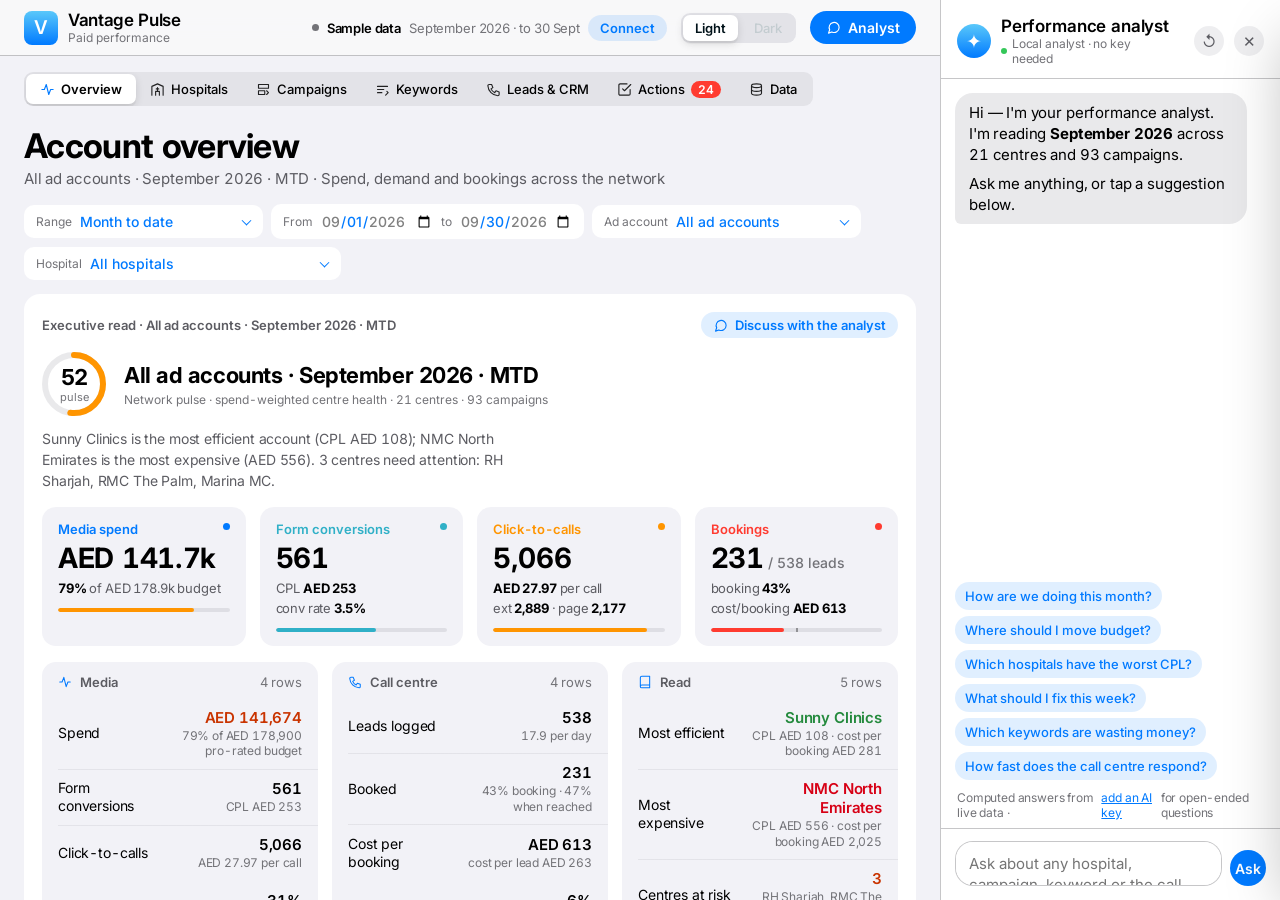
==== commit 141de19c: "Pulse: load iOS theme + Inter; tab names optional" ====
--- a/performance/index.html
+++ b/performance/index.html
@@ -8,8 +8,9 @@
   <link rel="icon" href="data:image/svg+xml,<svg xmlns='http://www.w3.org/2000/svg' viewBox='0 0 100 100'><rect width='100' height='100' rx='24' fill='%23005f73'/><path d='M22 62l14-24 12 36 12-50 10 30 8-12' fill='none' stroke='white' stroke-width='8' stroke-linecap='round' stroke-linejoin='round'/></svg>" />
   <link rel="preconnect" href="https://fonts.googleapis.com" />
   <link rel="preconnect" href="https://fonts.gstatic.com" crossorigin />
-  <link href="https://fonts.googleapis.com/css2?family=Manrope:wght@400;500;600;700;800&family=Sora:wght@400;600;700&family=IBM+Plex+Mono:wght@400;500&display=swap" rel="stylesheet" />
+  <link href="https://fonts.googleapis.com/css2?family=Inter:wght@400;500;600;700&display=swap" rel="stylesheet" />
   <link rel="stylesheet" href="styles/perf.css" />
+<link rel="stylesheet" href="styles/theme-ios.css" />
 </head>
 <body>
   <div class="bg" aria-hidden="true"></div>
@@ -60,7 +61,7 @@
         <button data-mode="apikey">API key<small>Finds every tab automatically. Link-shareable sheet.</small></button>
         <button data-mode="oauth">Google sign-in<small>Private sheets. Needs an OAuth Client ID.</small></button>
       </div>
-      <label class="fld" data-mode-only="public"><span>Tab names to read <em>(one per line — tabs are recognised by their headers, so order and extra tabs don't matter)</em></span><textarea id="d-tabs"></textarea></label>
+      <label class="fld" data-mode-only="public"><span>Tab names <em>(optional — leave empty, every tab is found automatically by its headers)</em></span><textarea id="d-tabs"></textarea></label>
       <label class="fld" data-mode-only="apikey"><span>Google API key</span><input id="d-apikey" type="password" placeholder="AIza…" autocomplete="off" /><div class="hint">Create one in Google Cloud → APIs & Services → Credentials, with the <b>Google Sheets API</b> enabled. Restrict it to this site's URL.</div></label>
       <label class="fld" data-mode-only="oauth"><span>OAuth Client ID</span><input id="d-clientid" placeholder="…apps.googleusercontent.com" autocomplete="off" /><div class="hint">Google Cloud → Credentials → OAuth client (Web). Add this site's origin to “Authorised JavaScript origins”. Sign-in happens in a Google popup; the token stays in this tab.</div></label>
       <div style="display:flex;gap:14px;align-items:center;flex-wrap:wrap"><label class="fld" style="display:flex;align-items:center;gap:8px;margin:8px 0"><input type="checkbox" id="d-autosync" style="width:auto" /> <span style="margin:0">Re-sync automatically on open and every</span></label><label class="fld" style="display:flex;align-items:center;gap:8px;margin:8px 0"><input type="number" id="d-refresh" min="2" max="240" value="15" style="width:76px;padding:7px 10px" aria-label="Refresh interval in minutes" /><span style="margin:0">minutes while open</span></label></div>
--- a/performance/styles/perf.css
+++ b/performance/styles/perf.css
@@ -27,26 +27,26 @@
 }
 :root, [data-theme="light"] {
   color-scheme: light;
-  --bg: #eef3f3; --bg-2: #f7f9f8; --surface: rgba(255,255,255,0.62);
-  --text: #001219; --text-2: #3f4f57; --text-3: #7b8a91;
-  --glass: rgba(255,255,255,0.6); --glass-2: rgba(255,255,255,0.5); --glass-hi: rgba(255,255,255,0.85);
-  --line: rgba(0,95,115,0.12); --line-2: rgba(0,95,115,0.26); --track: rgba(0,18,25,0.08);
-  --shadow: 0 24px 50px -30px rgba(0,47,60,0.35), 0 1px 0 rgba(255,255,255,0.8) inset; --inner: inset 0 1px 0 rgba(255,255,255,0.9);
-  --edge: linear-gradient(135deg, rgba(255,255,255,0.95), rgba(148,210,189,0.45) 40%, rgba(0,95,115,0.25) 100%);
-  --blur: 22px;
+  --bg: #f2f4f3; --bg-2: #f8f9f8; --surface: rgba(255,255,255,0.8);
+  --text: #001219; --text-2: #44535a; --text-3: #7e8b91;
+  --glass: rgba(255,255,255,0.78); --glass-2: rgba(255,255,255,0.6); --glass-hi: #ffffff;
+  --line: rgba(0,18,25,0.09); --line-2: rgba(0,18,25,0.18); --track: rgba(0,18,25,0.08);
+  --shadow: 0 18px 40px -30px rgba(0,47,60,0.3); --inner: inset 0 1px 0 rgba(255,255,255,0.9);
+  --edge: linear-gradient(135deg, rgba(255,255,255,1), rgba(0,18,25,0.1) 55%, rgba(10,147,150,0.28) 100%);
+  --blur: 18px;
   --grid: #e7e1d0; --ink-good: #0b7a7c;
   --accent: var(--sapphire); --accent-2: var(--viridian); --accent-rgb: 0, 95, 115;
   --tint: rgba(233,216,166,0.32); --tint-2: rgba(148,210,189,0.22); --zebra: rgba(0,95,115,0.035);
 }
 [data-theme="dark"] {
   color-scheme: dark;
-  --bg: #001219; --bg-2: #06202a; --surface: rgba(11, 38, 48, 0.6);
-  --text: #f3eedf; --text-2: #b7c4c6; --text-3: #7f9398;
-  --glass: rgba(11, 38, 48, 0.58); --glass-2: rgba(20, 52, 62, 0.5); --glass-hi: rgba(255,255,255,0.08);
-  --line: rgba(148,210,189,0.16); --line-2: rgba(148,210,189,0.32); --track: rgba(148,210,189,0.12);
-  --shadow: 0 30px 70px -30px rgba(0,0,0,0.7); --inner: inset 0 1px 0 rgba(255,255,255,0.07);
-  --edge: linear-gradient(135deg, rgba(148,210,189,0.5), rgba(148,210,189,0.1) 40%, rgba(233,216,166,0.25) 100%);
-  --blur: 26px;
+  --bg: #1e2b33; --bg-2: #25343d; --surface: rgba(45, 60, 70, 0.8);
+  --text: #f5f3ec; --text-2: #c3ccd0; --text-3: #8d9ba1;
+  --glass: rgba(45, 60, 70, 0.74); --glass-2: rgba(58, 74, 85, 0.6); --glass-hi: rgba(255,255,255,0.1);
+  --line: rgba(255,255,255,0.1); --line-2: rgba(255,255,255,0.22); --track: rgba(255,255,255,0.12);
+  --shadow: 0 30px 70px -30px rgba(0,0,0,0.5); --inner: inset 0 1px 0 rgba(255,255,255,0.08);
+  --edge: linear-gradient(135deg, rgba(255,255,255,0.26), rgba(255,255,255,0.06) 50%, rgba(148,210,189,0.32) 100%);
+  --blur: 22px; --zebra: rgba(255,255,255,0.03); --tint: rgba(233,216,166,0.08); --tint-2: rgba(148,210,189,0.12); --grid: #3a4a54;
   --grid: #1c3b45; --ink-good: #94d2bd;
   --accent: var(--mint); --accent-2: var(--sand); --accent-rgb: 148, 210, 189;
   --s1: #2e8ea3; --s3: #d8432c;
@@ -64,9 +64,9 @@
 
 /* atmosphere — mesh + engineered grid */
 .bg { position: fixed; inset: -10%; z-index: 0; pointer-events: none; filter: blur(60px) saturate(1.1);
-  background: radial-gradient(42% 46% at 10% 8%, rgba(148,210,189,0.55), transparent 70%), radial-gradient(36% 42% at 90% 10%, rgba(233,216,166,0.6), transparent 70%), radial-gradient(44% 50% at 72% 95%, rgba(0,95,115,0.28), transparent 72%), radial-gradient(30% 36% at 25% 90%, rgba(10,147,150,0.22), transparent 70%);
+  background: radial-gradient(42% 46% at 10% 8%, rgba(148,210,189,0.32), transparent 70%), radial-gradient(36% 42% at 90% 10%, rgba(233,216,166,0.35), transparent 70%), radial-gradient(44% 50% at 72% 95%, rgba(0,95,115,0.14), transparent 72%), radial-gradient(30% 36% at 25% 90%, rgba(10,147,150,0.12), transparent 70%);
   animation: drift 46s var(--ease) infinite alternate; }
-[data-theme="dark"] .bg { background: radial-gradient(42% 46% at 10% 8%, rgba(10,147,150,0.32), transparent 70%), radial-gradient(36% 42% at 90% 10%, rgba(0,95,115,0.4), transparent 70%), radial-gradient(44% 50% at 72% 95%, rgba(148,210,189,0.14), transparent 72%), radial-gradient(30% 36% at 25% 90%, rgba(233,216,166,0.1), transparent 70%); }
+[data-theme="dark"] .bg { background: radial-gradient(42% 46% at 10% 8%, rgba(10,147,150,0.22), transparent 70%), radial-gradient(36% 42% at 90% 10%, rgba(0,95,115,0.26), transparent 70%), radial-gradient(44% 50% at 72% 95%, rgba(148,210,189,0.1), transparent 72%), radial-gradient(30% 36% at 25% 90%, rgba(233,216,166,0.08), transparent 70%); }
 .bg::after { content: ""; position: absolute; inset: 0; filter: none;
   background-image: linear-gradient(rgba(0,95,115,0.06) 1px, transparent 1px), linear-gradient(90deg, rgba(0,95,115,0.06) 1px, transparent 1px); background-size: 48px 48px; mask-image: radial-gradient(60% 60% at 50% 40%, #000 20%, transparent 100%); }
 [data-theme="dark"] .bg::after { background-image: linear-gradient(rgba(148,210,189,0.07) 1px, transparent 1px), linear-gradient(90deg, rgba(148,210,189,0.07) 1px, transparent 1px); }
@@ -104,13 +104,15 @@
 .tabs button { display: inline-flex; align-items: center; gap: 8px; padding: 9px 15px; border-radius: 12px; border: 1px solid transparent; background: transparent; color: var(--text-2); font-weight: 600; font-size: 13.5px; white-space: nowrap; transition: 0.2s var(--ease); }
 .tabs button svg { width: 16px; height: 16px; opacity: 0.85; }
 .tabs button:hover { color: var(--text); background: var(--glass-2); }
-.tabs button.on { color: var(--sapphire); background: linear-gradient(135deg, rgba(148,210,189,0.35), rgba(233,216,166,0.3)); border-color: rgba(0,95,115,0.25); box-shadow: 0 6px 18px -10px var(--sapphire); }
-[data-theme="dark"] .tabs button.on { background: rgba(148,210,189,0.14); }
+.tabs button.on { color: #fff; background: var(--sapphire); border-color: var(--sapphire); box-shadow: 0 8px 18px -10px var(--sapphire); }
+.tabs button.on svg { opacity: 1; }
+[data-theme="dark"] .tabs button.on { background: var(--viridian); border-color: var(--viridian); color: #fff; }
 [data-theme="dark"] .tabs button.on { color: var(--accent-2); }
 .tabs button .k { font-size: 10.5px; padding: 2px 7px; border-radius: 7px; background: var(--rufous); color: #fff; font-variant-numeric: tabular-nums; }
 
 .bar { display: flex; flex-wrap: wrap; align-items: center; gap: 10px 14px; padding: 4px 6px; }
 .bar h1 { font-family: var(--display); font-weight: 700; font-size: 26px; letter-spacing: -0.03em; line-height: 1; }
+.bar h1 em { font-style: normal; font-weight: 400; color: var(--accent); }
 .bar .sub { font-size: 12.5px; color: var(--text-2); margin-top: 5px; }
 .filters { display: flex; flex-wrap: wrap; gap: 8px; align-items: center; }
 .fsel { display: inline-flex; align-items: center; gap: 8px; padding: 7px 10px 7px 12px; border-radius: 12px; font-size: 12.5px; color: var(--text-2); transition: 0.2s; box-shadow: var(--inner); }
@@ -132,14 +134,14 @@
 .btn[disabled] { opacity: 0.55; cursor: default; transform: none; }
 
 /* ---------- page / cards ---------- */
-.page { padding: 4px 6px 60px; display: flex; flex-direction: column; gap: 16px; animation: rise 0.45s var(--ease) both; }
+.page { padding: 4px 6px 60px; display: flex; flex-direction: column; gap: 12px; animation: rise 0.45s var(--ease) both; }
 @keyframes rise { from { opacity: 0; transform: translateY(8px); } to { opacity: 1; transform: none; } }
-.grid { display: grid; gap: 16px; }
+.grid { display: grid; gap: 12px; }
 .g2 { grid-template-columns: 1fr 1fr; } .g3 { grid-template-columns: repeat(3, 1fr); } .g4 { grid-template-columns: repeat(4, 1fr); }
 .g-21 { grid-template-columns: 1.6fr 1fr; } .g-12 { grid-template-columns: 1fr 1.6fr; } .g-32 { grid-template-columns: 1.35fr 1fr; }
-.card { border-radius: var(--r-lg); box-shadow: var(--shadow); padding: 18px 20px; min-width: 0; }
+.card { border-radius: var(--r-lg); box-shadow: var(--shadow); padding: 16px 18px; min-width: 0; }
 .card.flat { box-shadow: none; }
-.card .head { display: flex; align-items: flex-start; gap: 10px; margin-bottom: 14px; }
+.card .head { display: flex; align-items: flex-start; gap: 10px; margin-bottom: 12px; }
 .card .head h3 { font-family: var(--display); font-size: 14.5px; font-weight: 600; letter-spacing: -0.01em; }
 .card .head .sub { font-size: 12px; color: var(--text-2); margin-top: 2px; }
 .card .head .grow { flex: 1; }
@@ -155,17 +157,17 @@
 .lede b { font-weight: 400; color: var(--accent); }
 
 /* ---------- executive read: the command deck ---------- */
-.deck { display: flex; flex-direction: column; gap: 14px; }
+.deck { display: flex; flex-direction: column; gap: 12px; }
 .deck-head { display: flex; flex-wrap: wrap; align-items: center; gap: 12px 18px; }
 .deck-head .ring { flex-shrink: 0; }
-.deck-head .t { font-family: var(--display); font-size: 19px; font-weight: 700; letter-spacing: -0.025em; }
+.deck-head .t { font-family: var(--display); font-size: 17px; font-weight: 700; letter-spacing: -0.025em; }
 .deck-head .s { font-family: var(--mono); font-size: 10.5px; letter-spacing: 0.1em; text-transform: uppercase; color: var(--text-3); margin-top: 4px; }
-.deck-head .verdict { font-size: 13px; color: var(--text-2); line-height: 1.5; max-width: 60ch; }
-.deck-tiles { display: grid; grid-template-columns: repeat(4, 1fr); gap: 12px; }
-.deck-tile { border-radius: var(--r-md); padding: 14px 16px 12px; box-shadow: var(--shadow); overflow: hidden; display: flex; flex-direction: column; gap: 6px; min-width: 0; }
+.deck-head .verdict { font-size: 12.5px; color: var(--text-2); line-height: 1.5; max-width: 56ch; }
+.deck-tiles { display: grid; grid-template-columns: repeat(auto-fit, minmax(190px, 1fr)); gap: 10px; }
+.deck-tile { border-radius: var(--r-md); padding: 12px 14px 11px; box-shadow: var(--shadow); overflow: hidden; display: flex; flex-direction: column; gap: 5px; min-width: 0; }
 .deck-tile .k { font-family: var(--mono); font-size: 9.5px; letter-spacing: 0.12em; text-transform: uppercase; color: var(--text-3); display: flex; justify-content: space-between; gap: 8px; }
 .deck-tile .k i { width: 7px; height: 7px; border-radius: 50%; background: var(--c, var(--viridian)); box-shadow: 0 0 10px var(--c, var(--viridian)); margin-top: 2px; flex-shrink: 0; }
-.deck-tile .n { font-family: var(--display); font-size: 26px; font-weight: 700; letter-spacing: -0.035em; line-height: 1; color: var(--text); }
+.deck-tile .n { font-family: var(--display); font-size: 23px; font-weight: 700; letter-spacing: -0.035em; line-height: 1; color: var(--text); }
 .deck-tile .n small { font-family: var(--font); font-size: 12px; font-weight: 600; color: var(--text-3); letter-spacing: 0; margin-left: 4px; }
 .deck-tile .m { font-size: 12px; color: var(--text-2); display: flex; flex-wrap: wrap; gap: 4px 10px; }
 .deck-tile .m b { color: var(--text); font-weight: 700; }
@@ -173,34 +175,33 @@
 .deck-tile .gauge i { position: absolute; left: 0; top: 0; bottom: 0; border-radius: 3px; background: linear-gradient(90deg, var(--sapphire), var(--viridian)); }
 .deck-tile .gauge s { position: absolute; top: -3px; width: 2px; height: 12px; background: var(--text); opacity: 0.45; }
 .deck-tile .gauge i.warn { background: linear-gradient(90deg, var(--alloy), var(--gamboge)); } .deck-tile .gauge i.bad { background: linear-gradient(90deg, var(--auburn), var(--rufous)); }
-.deck-grid { display: grid; grid-template-columns: repeat(3, 1fr); gap: 12px; }
+.deck-grid { display: grid; grid-template-columns: repeat(auto-fit, minmax(270px, 1fr)); gap: 10px; align-items: start; }
 .ledger { border-radius: var(--r-md); padding: 4px 0 2px; box-shadow: var(--shadow); min-width: 0; }
-.ledger .lh { display: flex; align-items: center; gap: 8px; padding: 10px 16px 8px; font-family: var(--mono); font-size: 10px; letter-spacing: 0.14em; text-transform: uppercase; color: var(--sapphire); border-bottom: 1px solid var(--line); }
+.ledger .lh { display: flex; align-items: center; gap: 8px; padding: 9px 14px 7px; font-family: var(--mono); font-size: 9.5px; letter-spacing: 0.14em; text-transform: uppercase; color: var(--sapphire); border-bottom: 1px solid var(--line); }
 [data-theme="dark"] .ledger .lh { color: var(--mint); }
 .ledger .lh svg { width: 14px; height: 14px; }
 .ledger .lh .grow { flex: 1; } .ledger .lh .cnt { color: var(--text-3); letter-spacing: 0.06em; }
-.lrow { display: grid; grid-template-columns: minmax(0, 1fr) auto; align-items: center; gap: 12px; padding: 10px 16px; border-bottom: 1px solid var(--line); min-height: 54px; }
+.lrow { display: grid; grid-template-columns: minmax(96px, 0.8fr) minmax(0, 1.2fr); align-items: center; gap: 10px; padding: 7px 14px; border-bottom: 1px solid var(--line); min-height: 42px; }
 .lrow:last-child { border-bottom: 0; }
 .lrow:nth-child(even) { background: var(--zebra); }
-.lrow .ll { font-size: 12.5px; color: var(--text-2); font-weight: 500; line-height: 1.3; }
+.lrow .ll { font-size: 12px; color: var(--text-2); font-weight: 500; line-height: 1.3; }
 .lrow .lv { text-align: right; min-width: 0; }
-.lrow .lv b { display: block; font-family: var(--display); font-size: 15px; font-weight: 700; letter-spacing: -0.02em; color: var(--text); font-variant-numeric: tabular-nums; white-space: nowrap; }
+.lrow .lv b { display: block; font-family: var(--display); font-size: 13.5px; font-weight: 700; letter-spacing: -0.02em; color: var(--text); font-variant-numeric: tabular-nums; }
 .lrow .lv b.good { color: var(--ink-good); } .lrow .lv b.bad { color: var(--rufous); } .lrow .lv b.warn { color: var(--alloy); }
 [data-theme="dark"] .lrow .lv b.bad { color: #ff8a73; } [data-theme="dark"] .lrow .lv b.warn { color: var(--gamboge); }
-.lrow .lv small { display: block; font-size: 11px; color: var(--text-3); margin-top: 2px; max-width: 220px; margin-left: auto; line-height: 1.35; }
+.lrow .lv small { display: block; font-size: 10.5px; color: var(--text-3); margin-top: 1px; margin-left: auto; line-height: 1.3; }
 .lrow.clickable { cursor: pointer; } .lrow.clickable:hover { background: var(--tint-2); }
-.levers { display: grid; grid-template-columns: repeat(3, 1fr); gap: 12px; }
-.lever { border-radius: var(--r-md); padding: 14px 16px 14px 18px; box-shadow: var(--shadow); display: flex; flex-direction: column; gap: 8px; min-width: 0; cursor: pointer; transition: 0.25s var(--ease); }
+.levers { display: grid; grid-template-columns: repeat(auto-fit, minmax(240px, 1fr)); gap: 10px; }
+.lever { border-radius: var(--r-md); padding: 12px 14px 12px 16px; box-shadow: var(--shadow); display: flex; flex-direction: column; gap: 6px; min-width: 0; cursor: pointer; transition: 0.25s var(--ease); }
 .lever:hover { transform: translateY(-2px); }
 .lever::after { content: ""; position: absolute; left: 0; top: 14px; bottom: 14px; width: 3px; border-radius: 0 3px 3px 0; background: var(--c); box-shadow: 0 0 12px var(--c); }
 .lever .lk { display: flex; align-items: center; gap: 8px; font-family: var(--mono); font-size: 9.5px; letter-spacing: 0.12em; text-transform: uppercase; color: var(--text-3); }
 .lever .lk b { color: var(--c); font-weight: 600; }
-.lever .lt { font-size: 13.5px; font-weight: 600; line-height: 1.35; color: var(--text); overflow-wrap: anywhere; }
+.lever .lt { font-size: 13px; font-weight: 600; line-height: 1.35; color: var(--text); overflow-wrap: anywhere; }
 .lever .la { font-size: 12px; color: var(--text-2); line-height: 1.45; }
-.lever .li { font-family: var(--display); font-size: 20px; font-weight: 700; letter-spacing: -0.03em; color: var(--text); margin-top: auto; }
+.lever .li { font-family: var(--display); font-size: 18px; font-weight: 700; letter-spacing: -0.03em; color: var(--text); margin-top: auto; }
 .lever .li small { font-family: var(--mono); font-size: 9.5px; letter-spacing: 0.1em; text-transform: uppercase; color: var(--text-3); margin-left: 6px; font-weight: 500; }
-@media (max-width: 1360px) { .deck-tiles { grid-template-columns: repeat(2, 1fr); } .deck-grid, .levers { grid-template-columns: 1fr; } }
-@media (max-width: 820px) { .deck-tiles { grid-template-columns: 1fr; } }
+@media (max-width: 640px) { .lrow { grid-template-columns: 1fr; gap: 2px; } .lrow .lv { text-align: left; } .lrow .lv small { margin-left: 0; max-width: none; } }
 
 /* setup guide */
 .guide { display: grid; grid-template-columns: repeat(auto-fit, minmax(230px, 1fr)); gap: 12px; }
@@ -213,12 +214,12 @@
 .sync-state i { width: 7px; height: 7px; border-radius: 50%; background: var(--viridian); box-shadow: 0 0 8px var(--viridian); animation: pulse 2s infinite; }
 
 /* KPI tiles */
-.kpis { display: grid; grid-template-columns: repeat(3, 1fr); gap: 12px; }
-.kpi { padding: 16px 18px; border-radius: var(--r-md); box-shadow: var(--shadow); min-width: 0; overflow: hidden; }
+.kpis { display: grid; grid-template-columns: repeat(auto-fit, minmax(210px, 1fr)); gap: 10px; }
+.kpi { padding: 13px 15px 12px; border-radius: var(--r-md); box-shadow: var(--shadow); min-width: 0; overflow: hidden; }
 .kpi::after { content: ""; position: absolute; left: 14px; right: 14px; top: 0; height: 2px; background: linear-gradient(90deg, var(--viridian), transparent); opacity: 0.9; }
 .kpi .l { font-family: var(--mono); font-size: 10.5px; color: var(--text-2); font-weight: 500; letter-spacing: 0.08em; text-transform: uppercase; display: flex; align-items: center; gap: 6px; padding-right: 104px; }
 .kpi.nospark .l { padding-right: 0; }
-.kpi .v { font-size: 26px; font-weight: 600; letter-spacing: -0.03em; line-height: 1.05; margin: 8px 0 6px; font-family: var(--display); }
+.kpi .v { font-size: 23px; font-weight: 700; letter-spacing: -0.03em; line-height: 1.05; margin: 7px 0 5px; font-family: var(--display); }
 .kpi .v small { font-size: 13px; font-weight: 600; color: var(--text-3); letter-spacing: 0; margin-left: 2px; }
 .kpi .d { font-size: 11.5px; color: var(--text-3); display: flex; align-items: center; gap: 6px; flex-wrap: wrap; }
 .kpi .d b { font-weight: 650; }
@@ -265,14 +266,14 @@
 
 /* tables — professional ledger style */
 .tw { overflow-x: auto; scrollbar-width: thin; border-radius: var(--r-md); }
-.tbl { width: 100%; border-collapse: separate; border-spacing: 0; font-size: 13px; font-variant-numeric: tabular-nums; }
-.tbl th { position: sticky; top: 0; z-index: 1; text-align: right; font-family: var(--mono); font-size: 9.5px; letter-spacing: 0.1em; text-transform: uppercase; color: var(--sapphire); font-weight: 500; padding: 10px 12px; border-bottom: 1px solid var(--line-2); background: linear-gradient(180deg, rgba(148,210,189,0.22), rgba(233,216,166,0.18)); white-space: nowrap; cursor: pointer; user-select: none; }
+.tbl { width: 100%; border-collapse: separate; border-spacing: 0; font-size: 12.5px; font-variant-numeric: tabular-nums; }
+.tbl th { position: sticky; top: 0; z-index: 1; text-align: right; font-family: var(--mono); font-size: 9.5px; letter-spacing: 0.1em; text-transform: uppercase; color: var(--sapphire); font-weight: 500; padding: 8px 10px; border-bottom: 1px solid var(--line-2); background: rgba(0,95,115,0.06); white-space: nowrap; cursor: pointer; user-select: none; }
 [data-theme="dark"] .tbl th { color: var(--mint); background: rgba(148,210,189,0.1); }
 .tbl th:first-child, .tbl td:first-child { text-align: left; }
 .tbl th:first-child { border-top-left-radius: 8px; } .tbl th:last-child { border-top-right-radius: 8px; }
 .tbl th.sorted { color: var(--text); }
 .tbl th.sorted::after { content: " ▾"; font-size: 9px; } .tbl th.sorted.asc::after { content: " ▴"; }
-.tbl td { padding: 10px 12px; border-bottom: 1px solid var(--line); color: var(--text-2); text-align: right; white-space: nowrap; }
+.tbl td { padding: 8px 10px; border-bottom: 1px solid var(--line); color: var(--text-2); text-align: right; white-space: nowrap; }
 .tbl tbody tr:nth-child(even) td { background: var(--zebra); }
 .tbl tr:last-child td { border-bottom: 0; }
 .tbl tbody tr:hover td { background: var(--tint-2); color: var(--text); }
@@ -312,6 +313,39 @@
 .hb-l { color: var(--text-2); white-space: nowrap; overflow: hidden; text-overflow: ellipsis; } .hb-l small { display: block; color: var(--text-3); font-size: 10.5px; }
 .hb-t { height: 8px; border-radius: 4px; background: var(--track); overflow: hidden; } .hb-t i { display: block; height: 100%; border-radius: 4px; transition: width 0.7s var(--ease); }
 .hb-v { text-align: right; font-weight: 650; font-variant-numeric: tabular-nums; color: var(--text); } .hb-x { font-size: 11.5px; color: var(--text-3); }
+/* ranked bullet rows */
+.bl { display: flex; flex-direction: column; }
+.bl-h, .bl-r { display: grid; grid-template-columns: minmax(170px, 1.3fr) minmax(140px, 1fr) minmax(180px, 1.3fr) 76px; gap: 14px; align-items: center; padding: 8px 10px; }
+.bl-h { font-family: var(--mono); font-size: 9.5px; letter-spacing: 0.1em; text-transform: uppercase; color: var(--sapphire); border-bottom: 1px solid var(--line-2); background: rgba(0,95,115,0.06); border-radius: 8px 8px 0 0; }
+[data-theme="dark"] .bl-h { color: var(--mint); background: rgba(148,210,189,0.08); }
+.bl-h small { text-transform: none; letter-spacing: 0; color: var(--text-3); }
+.bl-h span:last-child, .bl-b { text-align: right; }
+.bl-r { border-bottom: 1px solid var(--line); font-size: 12.5px; min-height: 44px; }
+.bl-r:nth-child(even) { background: var(--zebra); } .bl-r:last-child { border-bottom: 0; }
+.bl-r.clickable { cursor: pointer; } .bl-r.clickable:hover { background: var(--tint-2); }
+.bl-l { display: flex; align-items: center; gap: 9px; min-width: 0; } .bl-l i { width: 9px; height: 9px; border-radius: 3px; flex-shrink: 0; }
+.bl-l b { display: block; font-weight: 600; color: var(--text); white-space: nowrap; overflow: hidden; text-overflow: ellipsis; } .bl-l small { display: block; color: var(--text-3); font-size: 10.5px; }
+.bl-s, .bl-c { display: grid; grid-template-columns: 1fr 72px; gap: 10px; align-items: center; } .bl-s b, .bl-c b { text-align: right; font-variant-numeric: tabular-nums; color: var(--text); font-weight: 600; white-space: nowrap; }
+.bl-t { position: relative; height: 8px; border-radius: 4px; background: var(--track); overflow: visible; } .bl-t i { display: block; height: 100%; border-radius: 4px; background: var(--sapphire); transition: width 0.7s var(--ease); }
+.bl-t.good i { background: var(--viridian); } .bl-t.mid i { background: var(--gamboge); } .bl-t.bad i { background: var(--rufous); }
+.bl-t s { position: absolute; top: -4px; width: 2px; height: 16px; background: var(--text); opacity: 0.55; border-radius: 1px; }
+.bl-c b.good { color: var(--ink-good); } .bl-c b.bad { color: var(--rufous); } .bl-c b.mid { color: var(--alloy); }
+[data-theme="dark"] .bl-c b.bad { color: #ff8a73; } [data-theme="dark"] .bl-c b.mid { color: var(--gamboge); }
+.bl-b b { display: block; font-variant-numeric: tabular-nums; color: var(--text); } .bl-b small { color: var(--text-3); font-size: 10.5px; }
+@media (max-width: 820px) { .bl-h, .bl-r { grid-template-columns: 1fr 1fr; } .bl-b, .bl-h span:nth-child(3), .bl-h span:last-child, .bl-c { display: none; } }
+
+/* playbook & reallocation */
+.pillars { display: grid; grid-template-columns: repeat(auto-fit, minmax(260px, 1fr)); gap: 10px; }
+.pillar { border-radius: var(--r-md); padding: 12px 14px; background: var(--glass-2); border: 1px solid var(--line); }
+.pillar h4 { font-family: var(--mono); font-size: 9.5px; letter-spacing: 0.14em; text-transform: uppercase; color: var(--sapphire); margin-bottom: 8px; display: flex; align-items: center; gap: 8px; }
+[data-theme="dark"] .pillar h4 { color: var(--mint); }
+.pillar h4 svg { width: 14px; height: 14px; }
+.pillar ul { list-style: none; display: flex; flex-direction: column; gap: 6px; }
+.pillar li { font-size: 12.5px; color: var(--text-2); line-height: 1.45; padding-left: 12px; position: relative; }
+.pillar li::before { content: ""; position: absolute; left: 0; top: 7px; width: 5px; height: 5px; border-radius: 50%; background: var(--viridian); }
+.pillar li b { color: var(--text); font-weight: 600; }
+.pillar .empty-li { color: var(--text-3); font-style: italic; }
+
 .hm { display: grid; grid-template-columns: 110px repeat(var(--cols), 1fr); gap: 3px; font-size: 11px; }
 .hm-ch { text-align: center; color: var(--text-3); font-weight: 600; padding-bottom: 4px; } .hm-rh { color: var(--text-2); display: flex; align-items: center; white-space: nowrap; overflow: hidden; text-overflow: ellipsis; padding-right: 6px; }
 .hm-c { height: 28px; border-radius: 6px; display: grid; place-items: center; color: var(--text-2); font-variant-numeric: tabular-nums; } .hm-c span.on { color: #fff; font-weight: 600; }
@@ -360,7 +394,7 @@
 .drawer-bg.open { display: block; animation: fade 0.25s; }
 @keyframes fade { from { opacity: 0; } }
 .drawer { position: fixed; top: 14px; right: 14px; bottom: 14px; width: min(760px, calc(100vw - 28px)); z-index: 41; border-radius: var(--r-xl); background: var(--bg-2) !important; box-shadow: var(--shadow); transform: translateX(calc(100% + 20px)); transition: transform 0.4s var(--ease); display: flex; flex-direction: column; overflow: hidden; }
-[data-theme="dark"] .drawer { background: #06202a !important; }
+[data-theme="dark"] .drawer { background: #25343d !important; }
 .drawer.open { transform: none; }
 .drawer .dh { display: flex; align-items: flex-start; gap: 12px; padding: 20px 22px 14px; border-bottom: 1px solid var(--line); }
 .drawer .dh h2 { font-family: var(--display); font-weight: 600; font-size: 23px; line-height: 1.15; }
@@ -373,7 +407,7 @@
 .modal-bg { position: fixed; inset: 0; z-index: 60; display: none; place-items: center; padding: 20px; background: rgba(0,0,0,0.45); backdrop-filter: blur(8px); -webkit-backdrop-filter: blur(8px); }
 .modal-bg.open { display: grid; animation: fade 0.25s; }
 .modal { width: 100%; max-width: 640px; max-height: calc(100vh - 40px); overflow-y: auto; padding: 24px 26px; scrollbar-width: thin; background: var(--bg-2) !important; }
-[data-theme="dark"] .modal { background: #06202a !important; }
+[data-theme="dark"] .modal { background: #25343d !important; }
 .modal h2 { font-family: var(--display); font-weight: 600; font-size: 24px; margin-bottom: 4px; }
 .fld { display: block; margin: 12px 0; } .fld > span { display: block; font-size: 12px; font-weight: 650; color: var(--text-2); margin-bottom: 6px; } .fld > span em { font-style: normal; color: var(--text-3); font-weight: 500; }
 .fld input, .fld select, .fld textarea { width: 100%; padding: 11px 13px; border-radius: 12px; font-size: 13.5px; background: var(--glass-2); border: 1px solid var(--line); color: var(--text); outline: none; transition: 0.2s; }
@@ -435,9 +469,11 @@
 .mobile-nav { display: none; }
 
 /* ---------- responsive ---------- */
-@media (max-width: 1360px) { .kpis { grid-template-columns: repeat(3, 1fr); } .kpi .l { padding-right: 0; } .kpi .spark { display: none; } .acc { grid-template-columns: repeat(2, 1fr); } :root { --chat-w: 340px; } }
-@media (max-width: 1100px) { .g2, .g3, .g4, .g-21, .g-12, .g-32 { grid-template-columns: 1fr; } .shell { grid-template-columns: 1fr; } .chat { position: fixed; right: 14px; top: 14px; bottom: 14px; width: min(420px, calc(100vw - 28px)); z-index: 45; } .shell.chat-closed .chat { display: none; } }
+@media (max-width: 1400px) { .tabs button { padding: 8px 11px; font-size: 13px; } }
+@media (max-width: 1360px) { .kpi .l { padding-right: 0; } .kpi .spark { display: none; } .acc { grid-template-columns: repeat(2, 1fr); } :root { --chat-w: 340px; } }
+@media (max-width: 1100px) { .g3, .g4, .g-21, .g-12, .g-32 { grid-template-columns: 1fr; } .shell { grid-template-columns: 1fr; } .chat { position: fixed; right: 14px; top: 14px; bottom: 14px; width: min(420px, calc(100vw - 28px)); z-index: 45; } .shell.chat-closed .chat { display: none; } }
 @media (max-width: 820px) {
+  .g2 { grid-template-columns: 1fr; }
   .shell { padding: 10px; gap: 10px; }
   .top { padding: 8px 12px; } .brand .name { font-size: 19px; } .source .faint { display: none; }
   .tabs { top: 58px; } .tabs button { padding: 8px 11px; font-size: 12.5px; }
--- a/performance/styles/theme-ios.css
+++ b/performance/styles/theme-ios.css
@@ -0,0 +1,339 @@
+/* ==========================================================================
+   Vantage Pulse: iOS theme  (replaces theme-medical.css / theme-hig.css)
+   Load AFTER perf.css:   <link rel="stylesheet" href="styles/theme-ios.css">
+
+   Built from Apple HIG: Typography, Icons, Branding, Color, Dark Mode,
+   Writing, Layout, Right-to-left, Accessibility, Motion.
+
+   • Look: iOS Settings / Health. Grouped grey background, white inset cards,
+     large bold titles, a segmented control for the sections, capsule buttons,
+     hairline separators, Health-style metric tiles with rounded numerals.
+   • Light and Dark both follow iOS system colours; the Light/Dark switch is
+     styled as an iOS segmented control.
+   • One typeface (SF Pro on Apple devices, Inter elsewhere), sentence-case
+     labels, nothing below 12px, contrast ≥ 4.5:1, Reduce Motion respected.
+   ========================================================================== */
+@import url('https://fonts.googleapis.com/css2?family=Inter:wght@400;500;600;700&display=swap');
+
+/* ---------------------------------------------------------------- tokens */
+:root, :root[data-theme="light"], :root[data-theme="dark"] {
+  color-scheme: light;
+  --font: -apple-system, BlinkMacSystemFont, "SF Pro Text", "Inter", "Segoe UI", Roboto, "Helvetica Neue", Arial, sans-serif;
+  --display: -apple-system, BlinkMacSystemFont, "SF Pro Display", "Inter", "Segoe UI", Roboto, "Helvetica Neue", Arial, sans-serif;
+  --rounded: ui-rounded, "SF Pro Rounded", -apple-system, BlinkMacSystemFont, "Inter", "Segoe UI", Roboto, sans-serif;
+  --mono: var(--font);
+  --ease: cubic-bezier(0.25, 0.1, 0.25, 1);
+  --r-sm: 8px; --r-md: 12px; --r-lg: 16px; --r-xl: 22px;
+
+  /* iOS system palette, light */
+  --black: #000; --sapphire: #007aff; --viridian: #30b0c7; --mint: #007aff; --sand: #e5e5ea;
+  --gamboge: #ff9500; --alloy: #c93400; --rust: #ff6b35; --rufous: #ff3b30; --auburn: #d70015;
+  --good: #34c759; --warn: #ff9500; --serious: #ff6b00; --critical: #ff3b30;
+  --ink-good: #248a3d; --ink-warn: #c93400; --ink-bad: #d70015;
+
+  --bg: #f2f2f7;            /* systemGroupedBackground */
+  --bg-2: #ffffff;
+  --surface: #ffffff;
+  --glass: #ffffff;         /* secondarySystemGroupedBackground: cards */
+  --glass-2: rgba(118,118,128,0.12);
+  --glass-hi: #ffffff;
+  --fill-2: #f2f2f7;        /* cells inside a card */
+  --bar: rgba(249,249,249,0.82);
+  --seg: #e3e3e8; --seg-on: #ffffff;
+  --bubble: #e9e9eb;
+
+  --text: #000000; --text-2: #5c5c62; --text-3: #737378;
+  --line: rgba(60,60,67,0.16); --line-2: rgba(60,60,67,0.29); --track: rgba(120,120,128,0.16);
+  --shadow: none; --inner: none; --edge: none; --blur: 20px;
+  --grid: #e5e5ea;
+  --accent: #007aff; --accent-2: #007aff; --accent-rgb: 0, 122, 255; --seq-rgb: 0, 122, 255;
+  --tint: rgba(0,122,255,0.08); --tint-2: rgba(0,122,255,0.06); --zebra: transparent;
+
+  /* chart series: AUH, DXB, NE, Sunny … (kept clear of the status colours) */
+  --s1: #007aff; --s2: #af52de; --s3: #ff2d55; --s4: #00b8b0;
+  --s5: #5856d6; --s6: #32ade6; --s7: #a2845e; --s8: #ffcc00;
+}
+
+/* dark appearance: chosen with the Light/Dark switch (now an iOS segmented control) */
+@media all {
+  :root[data-theme="dark"] {
+    color-scheme: dark;
+    --black: #000; --sapphire: #0a84ff; --viridian: #40c8e0; --mint: #0a84ff; --sand: #3a3a3c;
+    --gamboge: #ff9f0a; --alloy: #ff9f0a; --rust: #ff6961; --rufous: #ff453a; --auburn: #ff453a;
+    --good: #30d158; --warn: #ff9f0a; --serious: #ff9f0a; --critical: #ff453a;
+    --ink-good: #30d158; --ink-warn: #ff9f0a; --ink-bad: #ff6961;
+
+    --bg: #000000; --bg-2: #1c1c1e; --surface: #1c1c1e; --glass: #1c1c1e;
+    --glass-2: rgba(118,118,128,0.24); --glass-hi: #636366;
+    --fill-2: #2c2c2e;
+    --bar: rgba(22,22,24,0.82);
+    --seg: #1c1c1e; --seg-on: #636366;
+    --bubble: #26252a;
+
+    --text: #ffffff; --text-2: #aeaeb2; --text-3: #8e8e93;
+    --line: rgba(84,84,88,0.55); --line-2: rgba(84,84,88,0.8); --track: rgba(120,120,128,0.32);
+    --grid: #2c2c2e;
+    --accent: #0a84ff; --accent-2: #0a84ff; --accent-rgb: 10, 132, 255; --seq-rgb: 10, 132, 255;
+    --tint: rgba(10,132,255,0.14); --tint-2: rgba(10,132,255,0.12);
+
+    --s1: #0a84ff; --s2: #bf5af2; --s3: #ff375f; --s4: #63e6e2;
+    --s5: #5e5ce6; --s6: #64d2ff; --s7: #ac8e68; --s8: #ffd60a;
+  }
+}
+
+/* ------------------------------------------------------------------ base */
+html[data-theme] body { background: var(--bg); color: var(--text); font-family: var(--font); font-size: 15px;
+  letter-spacing: -0.01em; font-variant-numeric: tabular-nums; -webkit-font-smoothing: antialiased; }
+html[data-theme] .bg { display: none; }
+html[data-theme] :focus-visible { outline: 3px solid rgba(var(--accent-rgb), 0.5); outline-offset: 2px; border-radius: 8px; }
+
+/* no glass edges or blur on content: cards are plain grouped cells */
+html[data-theme] .card::before, html[data-theme] .kpi::before, html[data-theme] .top::before,
+html[data-theme] .tabs::before, html[data-theme] .chat::before, html[data-theme] .drawer::before,
+html[data-theme] .modal::before, html[data-theme] .cc::before, html[data-theme] .deck-tile::before,
+html[data-theme] .lever::before, html[data-theme] .ledger::before, html[data-theme] .in::before { display: none; }
+html[data-theme] .card, html[data-theme] .kpi, html[data-theme] .deck-tile, html[data-theme] .lever,
+html[data-theme] .ledger, html[data-theme] .in, html[data-theme] .cc, html[data-theme] .fsel,
+html[data-theme] .search, html[data-theme] .source, html[data-theme] .step, html[data-theme] .msg.a {
+  -webkit-backdrop-filter: none; backdrop-filter: none; border: 0; box-shadow: none; }
+
+/* ---------------------------------------------------------------- layout */
+html[data-theme] .shell { padding: 0; gap: 0; }
+html[data-theme] .main { border-radius: 0; gap: 14px; padding-bottom: 40px; }
+
+/* navigation bar: translucent, full width, hairline */
+html[data-theme] .top {
+  border-radius: 0; box-shadow: none; padding: 10px 24px; min-height: 56px;
+  background: var(--bar); -webkit-backdrop-filter: saturate(180%) blur(20px); backdrop-filter: saturate(180%) blur(20px);
+  border: 0; border-bottom: 0.5px solid var(--line-2);
+}
+html[data-theme] .brand .mark { width: 34px; height: 34px; border-radius: 8px; box-shadow: none;
+  background: linear-gradient(180deg, #5ac8fa, #007aff); font-family: var(--display); font-weight: 600; font-size: 19px; }
+html[data-theme] .brand .name { font-family: var(--display); font-size: 17px; font-weight: 600; letter-spacing: -0.02em; }
+html[data-theme] .brand .name small { font-family: var(--font); font-size: 12px; font-weight: 400; letter-spacing: 0;
+  text-transform: none; color: var(--text-3); margin-top: 3px; }
+html[data-theme] .source { background: transparent; padding: 0; font-size: 13px; color: var(--text-2); }
+html[data-theme] .source b { font-weight: 600; }
+html[data-theme] .source.live .dot { background: var(--good); box-shadow: none; animation: none; }
+html[data-theme] .theme { background: var(--seg); border: 0; border-radius: 9px; padding: 2px; }
+html[data-theme] .theme button { border-radius: 7px; padding: 5px 12px; font-size: 13px; font-weight: 500; color: var(--text-2); opacity: 1; }
+html[data-theme] .theme button.on { background: var(--seg-on); color: var(--text); font-weight: 600;
+  box-shadow: 0 3px 8px rgba(0,0,0,0.12), 0 3px 1px rgba(0,0,0,0.04); }
+
+/* section switcher → iOS segmented control */
+html[data-theme] .tabs {
+  top: 56px; align-self: flex-start; margin: 2px 24px 0; padding: 2px; gap: 0;
+  background: var(--seg); border: 0; border-radius: 9px; box-shadow: none;
+  -webkit-backdrop-filter: none; backdrop-filter: none; max-width: calc(100% - 48px);
+}
+html[data-theme] .tabs button { padding: 6px 14px; gap: 6px; border: 0; border-radius: 7px; min-height: 30px;
+  font-family: var(--font); font-size: 13px; font-weight: 500; color: var(--text); background: transparent; box-shadow: none; }
+html[data-theme] .tabs button svg { width: 15px; height: 15px; opacity: 0.85; }
+html[data-theme] .tabs button:hover { background: transparent; color: var(--text); opacity: 0.75; }
+html[data-theme] .tabs button.on { background: var(--seg-on); color: var(--text); font-weight: 600; opacity: 1;
+  box-shadow: 0 3px 8px rgba(0,0,0,0.12), 0 3px 1px rgba(0,0,0,0.04); }
+html[data-theme] .tabs button.on svg { color: var(--accent); opacity: 1; }
+html[data-theme] .tabs button .k { background: #ff3b30; color: #fff; border-radius: 999px; padding: 1px 7px; font-size: 12px; font-weight: 600; }
+
+/* large title + filters */
+html[data-theme] .bar { padding: 6px 24px 0; align-items: flex-end; gap: 16px; }
+html[data-theme] .bar h1 { font-family: var(--display); font-size: 34px; font-weight: 700; letter-spacing: -0.02em; line-height: 1.15; }
+html[data-theme] .bar h1 em { color: var(--text); font-weight: 700; font-style: normal; }
+html[data-theme] .bar .sub { font-size: 15px; color: var(--text-2); margin-top: 4px; }
+html[data-theme] .fsel { background: var(--glass); border-radius: 10px; padding: 8px 30px 8px 12px; font-size: 14px; color: var(--text-2); }
+html[data-theme] .fsel:hover, html[data-theme] .fsel:focus-within { border: 0; background: var(--glass); }
+html[data-theme] .fsel label { font-family: var(--font); font-size: 12px; font-weight: 400; letter-spacing: 0; text-transform: none; color: var(--text-3); }
+html[data-theme] .fsel select, html[data-theme] .fsel input[type="date"] { color: var(--accent); font-weight: 500; font-size: 14px; }
+html[data-theme] .fsel::after { border-color: var(--accent); right: 13px; }
+html[data-theme] .fsel.dates { padding-right: 12px; }
+
+/* page + cards (inset grouped) */
+html[data-theme] .page { padding: 0 24px 60px; gap: 18px; animation-duration: 0.25s; }
+html[data-theme] .grid, html[data-theme] .kpis, html[data-theme] .deck-tiles, html[data-theme] .deck-grid, html[data-theme] .levers { gap: 14px; }
+html[data-theme] .card { background: var(--glass); border-radius: var(--r-lg); padding: 18px; }
+html[data-theme] .card .head { margin-bottom: 14px; align-items: center; }
+html[data-theme] .card .head h3 { font-family: var(--display); font-size: 17px; font-weight: 600; letter-spacing: -0.02em; }
+html[data-theme] .card .head .sub { font-size: 13px; color: var(--text-2); margin-top: 2px; }
+html[data-theme] .eyebrow, html[data-theme] .pillar h4, html[data-theme] .tag {
+  font-family: var(--font); font-size: 13px; font-weight: 600; letter-spacing: 0; text-transform: none; color: var(--text-2); }
+
+/* ------------------------------------------------- executive read (deck) */
+html[data-theme] .deck { gap: 16px; }
+html[data-theme] .deck-head .t { font-family: var(--display); font-size: 22px; font-weight: 700; letter-spacing: -0.02em; }
+html[data-theme] .deck-head .s { font-family: var(--font); font-size: 13px; letter-spacing: 0; text-transform: none; color: var(--text-3); }
+html[data-theme] .deck-head .verdict { font-size: 14px; color: var(--text-2); }
+html[data-theme] .ring-n b { font-family: var(--rounded); font-weight: 700; }
+html[data-theme] .ring-n small { font-size: 11px; text-transform: none; letter-spacing: 0; }
+
+/* Health-style metric tiles */
+html[data-theme] .deck-tile, html[data-theme] .kpi { background: var(--fill-2); border-radius: 14px; padding: 14px 16px; gap: 6px; }
+html[data-theme] .kpis .kpi { background: var(--glass); }
+html[data-theme] .kpi::after { display: none; }
+html[data-theme] .deck-tile .k, html[data-theme] .kpi .l {
+  font-family: var(--font); font-size: 13px; font-weight: 600; letter-spacing: 0; text-transform: none; color: var(--c, var(--accent)); }
+html[data-theme] .deck-tile .k i { box-shadow: none; }
+html[data-theme] .deck-tile .n, html[data-theme] .kpi .v {
+  font-family: var(--rounded); font-size: 28px; font-weight: 700; letter-spacing: -0.01em; color: var(--text); line-height: 1.1; }
+html[data-theme] .deck-tile .n small, html[data-theme] .kpi .v small { font-family: var(--font); font-size: 14px; font-weight: 500; color: var(--text-3); }
+html[data-theme] .deck-tile .m, html[data-theme] .kpi .d { font-size: 13px; color: var(--text-2); }
+html[data-theme] .deck-tile .gauge, html[data-theme] .kpi .pace { height: 4px; border-radius: 2px; background: var(--track); margin-top: 6px; }
+html[data-theme] .deck-tile .gauge i, html[data-theme] .kpi .pace i { background: var(--c, var(--accent)); border-radius: 2px; }
+html[data-theme] .deck-tile .gauge i.warn { background: var(--warn); }
+html[data-theme] .deck-tile .gauge i.bad { background: var(--critical); }
+html[data-theme] .deck-tile .gauge s, html[data-theme] .kpi .pace s { opacity: 0.35; }
+
+/* lists (ledger) → inset grouped table rows */
+html[data-theme] .ledger { background: var(--fill-2); border-radius: 14px; padding: 0; overflow: hidden; }
+html[data-theme] .ledger .lh { font-family: var(--font); font-size: 13px; font-weight: 600; letter-spacing: 0; text-transform: none;
+  color: var(--text-2); padding: 12px 16px 8px; border-bottom: 0; }
+html[data-theme] .ledger .lh svg { color: var(--accent); }
+html[data-theme] .ledger .lh .cnt { letter-spacing: 0; color: var(--text-3); font-weight: 400; }
+html[data-theme] .lrow { min-height: 44px; padding: 10px 16px; border-bottom: 0; background: none;
+  background-image: linear-gradient(var(--line), var(--line)); background-size: calc(100% - 16px) 0.5px;
+  background-position: right bottom; background-repeat: no-repeat; }
+html[data-theme] .lrow:nth-child(2n) { background-color: transparent; }
+html[data-theme] .lrow:last-child { background-image: none; }
+html[data-theme] .lrow .ll { font-size: 14px; color: var(--text); font-weight: 400; }
+html[data-theme] .lrow .lv b { font-family: var(--font); font-size: 15px; font-weight: 600; letter-spacing: -0.01em; }
+html[data-theme] .lrow .lv b.good { color: var(--ink-good); }
+html[data-theme] .lrow .lv b.bad { color: var(--ink-bad); }
+html[data-theme] .lrow .lv b.warn { color: var(--ink-warn); }
+html[data-theme] .lrow .lv small { font-size: 12px; color: var(--text-3); }
+html[data-theme] .lrow.clickable:hover { background-color: rgba(var(--accent-rgb), 0.06); }
+
+/* levers + action items */
+html[data-theme] .lever { background: var(--fill-2); border-radius: 14px; padding: 14px 16px; }
+html[data-theme] .lever:hover { transform: none; background: var(--track); }
+html[data-theme] .lever::after { display: none; }
+html[data-theme] .lever .lk { font-family: var(--font); font-size: 12px; font-weight: 500; letter-spacing: 0; text-transform: none; color: var(--text-3); }
+html[data-theme] .lever .lk b { padding: 2px 8px; border-radius: 999px; font-size: 12px; font-weight: 600; text-transform: capitalize;
+  color: var(--c); background: color-mix(in srgb, var(--c) 14%, transparent); }
+html[data-theme] .lever .lt { font-size: 15px; font-weight: 600; letter-spacing: -0.01em; }
+html[data-theme] .lever .la { font-size: 13px; }
+html[data-theme] .lever .li { font-family: var(--rounded); font-size: 22px; font-weight: 700; }
+html[data-theme] .lever .li small { font-family: var(--font); font-size: 12px; letter-spacing: 0; text-transform: none; }
+html[data-theme] .in { background: var(--glass); border-radius: 14px; }
+html[data-theme] .in .t { font-size: 15px; font-weight: 600; }
+html[data-theme] .in .d { font-size: 13px; }
+html[data-theme] .in .a { background: var(--fill-2); border: 0; border-radius: 10px; font-size: 13px; }
+html[data-theme] .in .a b { color: var(--accent); }
+html[data-theme] .in .imp b { font-family: var(--rounded); font-size: 20px; font-weight: 700; }
+html[data-theme] .in .imp small { font-size: 12px; text-transform: none; letter-spacing: 0; }
+html[data-theme] .in.critical > i { background: var(--critical); }
+html[data-theme] .in.warn > i { background: var(--warn); }
+html[data-theme] .in.good > i { background: var(--good); }
+html[data-theme] .in.info > i { background: var(--accent); }
+
+/* tables */
+html[data-theme] .tbl { font-size: 14px; }
+html[data-theme] .tbl th, html[data-theme] .bl-h {
+  font-family: var(--font); font-size: 12px; font-weight: 600; letter-spacing: 0; text-transform: none;
+  color: var(--text-2); background: var(--glass); border-bottom: 0.5px solid var(--line-2); border-radius: 0; }
+html[data-theme] .tbl th.sorted { color: var(--accent); }
+html[data-theme] .tbl td { padding: 11px 12px; color: var(--text); border-bottom: 0.5px solid var(--line); }
+html[data-theme] .tbl tbody tr:nth-child(2n) td, html[data-theme] .bl-r:nth-child(2n) { background: transparent; }
+html[data-theme] .tbl tbody tr:hover td, html[data-theme] .bl-r.clickable:hover { background: rgba(var(--accent-rgb), 0.06); }
+html[data-theme] .tbl td.name small, html[data-theme] .bl-l small, html[data-theme] .hb-l small { font-size: 12px; color: var(--text-3); }
+html[data-theme] .tbl tr.total td { background: var(--fill-2) !important; border-top: 0.5px solid var(--line-2); }
+html[data-theme] .tbl .bar { height: 4px; border-radius: 2px; }
+html[data-theme] .tbl .bar i { background: var(--accent); }
+html[data-theme] .bl-r { min-height: 52px; font-size: 14px; border-bottom: 0.5px solid var(--line); }
+html[data-theme] .bl-l i { border-radius: 50%; }
+html[data-theme] .bl-t, html[data-theme] .hb-t { height: 6px; border-radius: 3px; }
+html[data-theme] .bl-t i { background: var(--accent); }
+html[data-theme] .bl-t.good i { background: var(--good); }
+html[data-theme] .bl-t.mid i { background: var(--warn); }
+html[data-theme] .bl-t.bad i { background: var(--critical); }
+html[data-theme] .bl-c b.good { color: var(--ink-good); }
+html[data-theme] .bl-c b.mid { color: var(--ink-warn); }
+html[data-theme] .bl-c b.bad { color: var(--ink-bad); }
+html[data-theme] .hb-row { font-size: 14px; }
+html[data-theme] .hb-l { color: var(--text); }
+
+/* badges, pills, chips: capsules */
+html[data-theme] .badge { border: 0; border-radius: 999px; padding: 3px 9px; font-size: 12px; font-weight: 600; letter-spacing: 0; }
+html[data-theme] .badge.scale, html[data-theme] .badge.good { background: rgba(52,199,89,0.16); color: var(--ink-good); }
+html[data-theme] .badge.fix, html[data-theme] .badge.warn { background: rgba(255,149,0,0.16); color: var(--ink-warn); }
+html[data-theme] .badge.pause, html[data-theme] .badge.critical { background: rgba(255,59,48,0.14); color: var(--ink-bad); }
+html[data-theme] .badge.watch { background: rgba(var(--accent-rgb),0.12); color: var(--accent); }
+html[data-theme] .badge.hold, html[data-theme] .badge.info, html[data-theme] .badge.grey { background: var(--glass-2); color: var(--text-2); }
+html[data-theme] .pill { border: 0; border-radius: 999px; background: var(--glass-2); font-size: 13px; }
+html[data-theme] .chips button { border: 0; border-radius: 999px; background: rgba(var(--accent-rgb),0.12); color: var(--accent); font-size: 13px; font-weight: 500; }
+html[data-theme] .seg { background: var(--seg); border: 0; border-radius: 9px; padding: 2px; }
+html[data-theme] .seg button { border-radius: 7px; font-size: 13px; font-weight: 500; color: var(--text); }
+html[data-theme] .seg button.on { background: var(--seg-on); box-shadow: 0 3px 8px rgba(0,0,0,0.12), 0 3px 1px rgba(0,0,0,0.04); font-weight: 600; }
+html[data-theme] .pillar { background: var(--fill-2); border: 0; border-radius: 14px; }
+html[data-theme] .pillar li { font-size: 14px; }
+html[data-theme] .pillar li::before { background: var(--accent); }
+
+/* buttons: capsules, filled for primary, tinted for secondary */
+html[data-theme] .btn { border: 0; border-radius: 999px; padding: 8px 16px; font-family: var(--font); font-size: 14px; font-weight: 600;
+  background: var(--accent); color: #fff; box-shadow: none; }
+html[data-theme] .btn:hover { transform: none; filter: brightness(1.06); }
+html[data-theme] .btn.ghost { background: rgba(var(--accent-rgb),0.12); color: var(--accent); border: 0; }
+html[data-theme] .btn.ghost.on { background: var(--accent); color: #fff; }
+html[data-theme] .btn.sm { padding: 5px 12px; font-size: 13px; border-radius: 999px; }
+html[data-theme] .x { border: 0; border-radius: 50%; width: 30px; height: 30px; background: var(--glass-2); color: var(--text-2); }
+
+/* banners */
+html[data-theme] .banner { border: 0; border-radius: 12px; font-size: 14px; background: rgba(255,149,0,0.12); }
+html[data-theme] .banner.ok { background: rgba(52,199,89,0.12); }
+html[data-theme] .banner.err { background: rgba(255,59,48,0.10); }
+
+/* sheets (drawer, modal) on the grouped background */
+html[data-theme] .drawer, html[data-theme] .modal { background: var(--bg) !important; border: 0; box-shadow: 0 20px 60px rgba(0,0,0,0.25); }
+html[data-theme] .drawer .dh { border-bottom: 0.5px solid var(--line-2); }
+html[data-theme] .drawer .dh h2, html[data-theme] .modal h2 { font-family: var(--display); font-size: 28px; font-weight: 700; letter-spacing: -0.02em; }
+html[data-theme] .fld input, html[data-theme] .fld select, html[data-theme] .fld textarea { background: var(--glass); border: 0.5px solid var(--line-2); border-radius: 10px; }
+html[data-theme] .modes button { border-radius: 12px; border: 0; background: var(--glass); }
+html[data-theme] .modes button.on { box-shadow: inset 0 0 0 2px var(--accent); }
+
+/* chat → Messages */
+html[data-theme] .chat { background: var(--glass); border-radius: 0; border: 0; border-left: 0.5px solid var(--line-2); box-shadow: none;
+  -webkit-backdrop-filter: none; backdrop-filter: none; }
+html[data-theme] .chat .ch { border-bottom: 0.5px solid var(--line-2); }
+html[data-theme] .chat .ch .av { border-radius: 50%; background: linear-gradient(180deg, #5ac8fa, #007aff); }
+html[data-theme] .chat .ch h3 { font-size: 17px; font-weight: 600; }
+html[data-theme] .chat .ch .st { font-size: 12px; }
+html[data-theme] .msg { font-size: 15px; line-height: 1.4; border-radius: 18px; padding: 9px 14px; }
+html[data-theme] .msg.u { background: var(--accent); color: #fff; border-bottom-right-radius: 6px; }
+html[data-theme] .msg.a { background: var(--bubble); color: var(--text); border-bottom-left-radius: 6px; }
+html[data-theme] .msg .meta, html[data-theme] .chat .mode { font-size: 12px; }
+html[data-theme] .chat .ci { border-top: 0.5px solid var(--line-2); }
+html[data-theme] .chat .ci textarea { border-radius: 18px; background: var(--glass); border: 0.5px solid var(--line-2); font-size: 15px; }
+html[data-theme] .chat .ci .btn { width: 36px; height: 36px; padding: 0; justify-content: center; border-radius: 50%; }
+
+/* charts */
+html[data-theme] .cv-tip { background: var(--bar); -webkit-backdrop-filter: saturate(180%) blur(20px); backdrop-filter: saturate(180%) blur(20px);
+  border: 0.5px solid var(--line-2); border-radius: 12px; }
+html[data-theme] .cv-axis { font-size: 11px; }
+
+/* ------------------------------------------- legibility: 12px minimum */
+html[data-theme] .lrow .lv small, html[data-theme] .kpi .d, html[data-theme] .sync-state, html[data-theme] .est,
+html[data-theme] .in .imp small, html[data-theme] .step .ic, html[data-theme] .deck-head .s, html[data-theme] .hb-x { font-size: 12px; }
+
+/* ----------------------------------------------- right-to-left support */
+html[dir="rtl"] .lrow .lv, html[dir="rtl"] .tbl th, html[dir="rtl"] .tbl td { text-align: left; }
+html[dir="rtl"] .tbl th:first-child, html[dir="rtl"] .tbl td:first-child { text-align: right; }
+
+/* -------------------------------------------- accessibility settings */
+@media (prefers-reduced-motion: reduce) {
+  *, *::before, *::after { animation: none !important; transition: none !important; scroll-behavior: auto !important; }
+}
+@media (prefers-reduced-transparency: reduce) {
+  html[data-theme] .top, html[data-theme] .cv-tip { background: var(--glass); -webkit-backdrop-filter: none; backdrop-filter: none; }
+}
+@media (prefers-contrast: more) {
+  :root, :root[data-theme="light"], :root[data-theme="dark"] { --text-2: #3a3a3c; --text-3: #48484a; --line: rgba(60,60,67,0.4); --line-2: rgba(60,60,67,0.6); --accent: #0040dd; }
+}
+@media (prefers-contrast: more) {
+  :root[data-theme="dark"] { --text-2: #ebebf5; --text-3: #d1d1d6; --line: rgba(255,255,255,0.3); --line-2: rgba(255,255,255,0.5); --accent: #409cff; }
+}
+
+/* ---------------------------------------------------------------- phone */
+@media (max-width: 820px) {
+  html[data-theme] .top { padding: 8px 16px; }
+  html[data-theme] .tabs { margin: 2px 16px 0; max-width: calc(100% - 32px); top: 52px; }
+  html[data-theme] .bar, html[data-theme] .page { padding-left: 16px; padding-right: 16px; }
+  html[data-theme] .bar h1 { font-size: 28px; }
+}
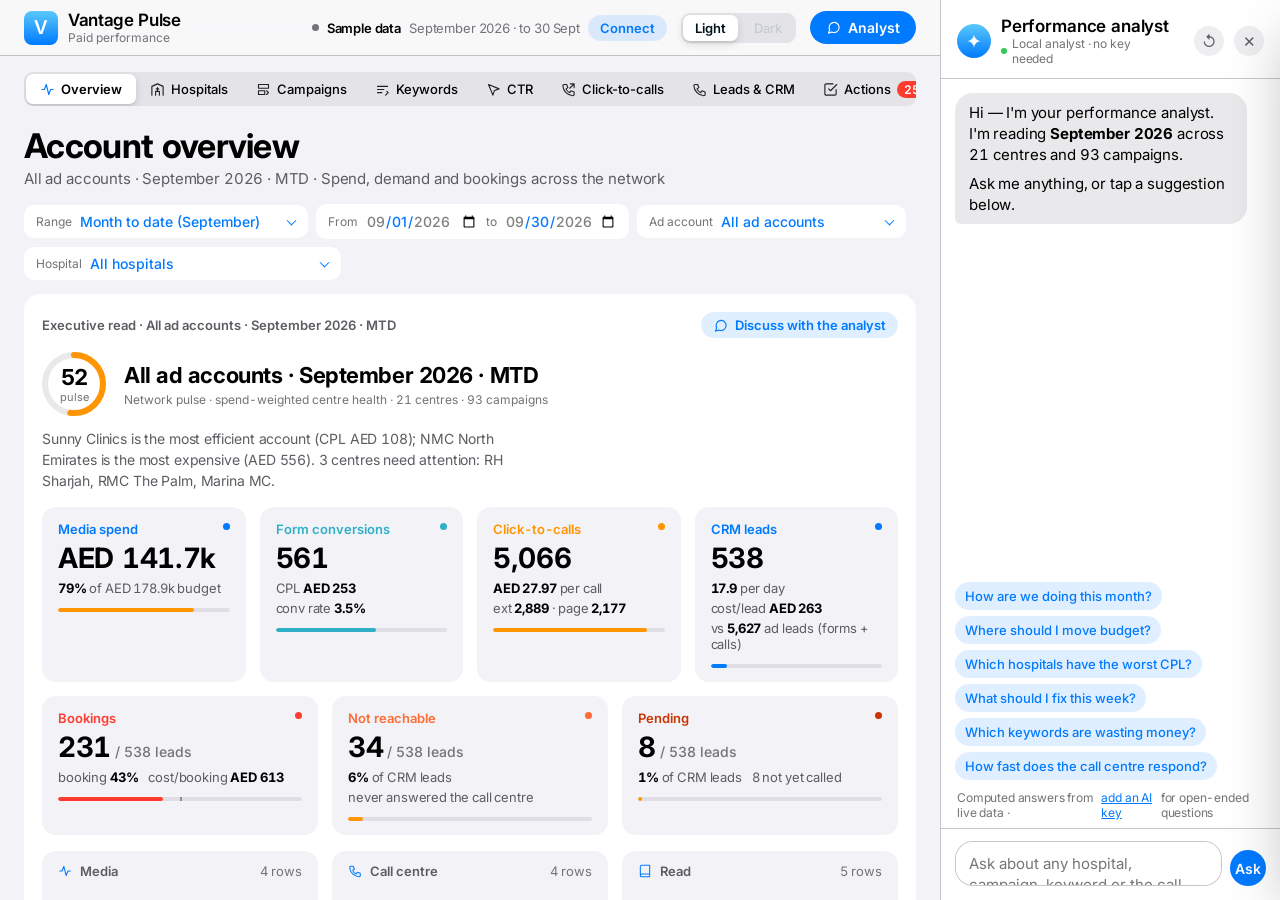
==== commit e09da749: "Add files via upload" ====
--- a/performance/index.html
+++ b/performance/index.html
@@ -64,7 +64,7 @@
       <label class="fld" data-mode-only="public"><span>Tab names <em>(optional — leave empty, every tab is found automatically by its headers)</em></span><textarea id="d-tabs"></textarea></label>
       <label class="fld" data-mode-only="apikey"><span>Google API key</span><input id="d-apikey" type="password" placeholder="AIza…" autocomplete="off" /><div class="hint">Create one in Google Cloud → APIs & Services → Credentials, with the <b>Google Sheets API</b> enabled. Restrict it to this site's URL.</div></label>
       <label class="fld" data-mode-only="oauth"><span>OAuth Client ID</span><input id="d-clientid" placeholder="…apps.googleusercontent.com" autocomplete="off" /><div class="hint">Google Cloud → Credentials → OAuth client (Web). Add this site's origin to “Authorised JavaScript origins”. Sign-in happens in a Google popup; the token stays in this tab.</div></label>
-      <div style="display:flex;gap:14px;align-items:center;flex-wrap:wrap"><label class="fld" style="display:flex;align-items:center;gap:8px;margin:8px 0"><input type="checkbox" id="d-autosync" style="width:auto" /> <span style="margin:0">Re-sync automatically on open and every</span></label><label class="fld" style="display:flex;align-items:center;gap:8px;margin:8px 0"><input type="number" id="d-refresh" min="2" max="240" value="15" style="width:76px;padding:7px 10px" aria-label="Refresh interval in minutes" /><span style="margin:0">minutes while open</span></label></div>
+      <div style="display:flex;gap:14px;align-items:center;flex-wrap:wrap"><div class="fld" style="display:flex;align-items:center;gap:8px;margin:8px 0;flex-wrap:wrap"><input type="checkbox" id="d-autosync" style="width:auto" aria-label="Re-sync automatically" /><label for="d-autosync" style="margin:0">Re-sync automatically</label><select id="d-refresh" style="width:auto;padding:7px 10px" aria-label="Auto-sync interval"><option value="30">every 30 minutes</option><option value="60" selected>every hour (recommended)</option><option value="120">every 2 hours</option><option value="240">every 4 hours</option></select><span class="faint small" style="margin:0">or press <b>Sync now</b> in the header any time</span></div></div>
       <div style="display:flex;gap:8px;flex-wrap:wrap;align-items:center"><button class="btn" id="d-connect">Connect &amp; sync</button><span class="faint small">or</span><button class="btn ghost" id="d-sample">Use the bundled sample</button></div>
       <div class="steps" id="d-steps" style="margin-top:12px"></div><div id="d-msg" style="margin-top:10px"></div>
       <hr style="border:0;border-top:1px solid var(--line);margin:20px 0" />
--- a/performance/styles/perf.css
+++ b/performance/styles/perf.css
@@ -217,14 +217,17 @@
 .kpis { display: grid; grid-template-columns: repeat(auto-fit, minmax(210px, 1fr)); gap: 10px; }
 .kpi { padding: 13px 15px 12px; border-radius: var(--r-md); box-shadow: var(--shadow); min-width: 0; overflow: hidden; }
 .kpi::after { content: ""; position: absolute; left: 14px; right: 14px; top: 0; height: 2px; background: linear-gradient(90deg, var(--viridian), transparent); opacity: 0.9; }
-.kpi .l { font-family: var(--mono); font-size: 10.5px; color: var(--text-2); font-weight: 500; letter-spacing: 0.08em; text-transform: uppercase; display: flex; align-items: center; gap: 6px; padding-right: 104px; }
+.kpi .l { font-family: var(--mono); font-size: 10.5px; color: var(--text-2); font-weight: 500; letter-spacing: 0.08em; text-transform: uppercase; display: flex; align-items: center; gap: 6px; }
 .kpi.nospark .l { padding-right: 0; }
 .kpi .v { font-size: 23px; font-weight: 700; letter-spacing: -0.03em; line-height: 1.05; margin: 7px 0 5px; font-family: var(--display); }
 .kpi .v small { font-size: 13px; font-weight: 600; color: var(--text-3); letter-spacing: 0; margin-left: 2px; }
 .kpi .d { font-size: 11.5px; color: var(--text-3); display: flex; align-items: center; gap: 6px; flex-wrap: wrap; }
 .kpi .d b { font-weight: 650; }
 .kpi .up { color: var(--ink-good); } .kpi .down { color: var(--critical); }
-.kpi .spark { position: absolute; right: 12px; top: 14px; opacity: 0.9; }
+/* sparkline sits in the flow under the figures — never on top of the number */
+.kpi { display: flex; flex-direction: column; }
+.kpi > .spark { display: block; order: 10; margin-top: auto; padding-top: 8px; opacity: 0.9; }
+.kpi > .spark svg.stretch { display: block; width: 100%; height: 26px; }
 .kpi .pace { height: 5px; border-radius: 3px; background: var(--track); margin-top: 10px; overflow: hidden; position: relative; }
 .kpi .pace i { display: block; height: 100%; border-radius: 3px; background: var(--viridian); }
 .kpi .pace s { position: absolute; top: -2px; width: 2px; height: 9px; background: var(--text); opacity: 0.6; }
@@ -470,7 +473,7 @@
 
 /* ---------- responsive ---------- */
 @media (max-width: 1400px) { .tabs button { padding: 8px 11px; font-size: 13px; } }
-@media (max-width: 1360px) { .kpi .l { padding-right: 0; } .kpi .spark { display: none; } .acc { grid-template-columns: repeat(2, 1fr); } :root { --chat-w: 340px; } }
+@media (max-width: 1360px) { .acc { grid-template-columns: repeat(2, 1fr); } :root { --chat-w: 340px; } }
 @media (max-width: 1100px) { .g3, .g4, .g-21, .g-12, .g-32 { grid-template-columns: 1fr; } .shell { grid-template-columns: 1fr; } .chat { position: fixed; right: 14px; top: 14px; bottom: 14px; width: min(420px, calc(100vw - 28px)); z-index: 45; } .shell.chat-closed .chat { display: none; } }
 @media (max-width: 820px) {
   .g2 { grid-template-columns: 1fr; }
@@ -485,3 +488,38 @@
   .drawer { top: 10px; right: 10px; bottom: 10px; width: calc(100vw - 20px); }
   .hb-row { grid-template-columns: 110px 1fr 70px; } .hb-x { display: none; }
 }
+
+/* clickable filter rows + active filter chips */
+.tbl tr.sel td { background: color-mix(in srgb, var(--sapphire) 12%, transparent); }
+.tbl tr.sel td.name b { color: var(--sapphire); }
+.fchip { display: inline-flex; align-items: center; gap: 6px; padding: 4px 6px 4px 10px; border-radius: 999px; font-size: 12.5px; background: color-mix(in srgb, var(--sapphire) 14%, transparent); color: var(--text); }
+.fchip button { border: 0; background: transparent; color: var(--text-2); cursor: pointer; padding: 0 4px; font-size: 12px; }
+.deck-tile.clickable { cursor: pointer; }
+.deck-tile.clickable:hover { transform: translateY(-1px); }
+h3 .sw { display: inline-block; width: 10px; height: 10px; border-radius: 3px; margin-right: 8px; vertical-align: 1px; }
+details.card > summary::-webkit-details-marker { display: none; }
+/* 4 acquisition tiles on top, 3 call-centre outcome tiles (.r2) below, both rows full width */
+.deck-tiles { grid-template-columns: repeat(12, minmax(0, 1fr)); }
+.deck-tiles > .deck-tile { grid-column: span 3; }
+.deck-tiles > .deck-tile.r2 { grid-column: span 4; }
+@media (max-width: 1100px) { .deck-tiles > .deck-tile { grid-column: span 6; } .deck-tiles > .deck-tile.r2 { grid-column: span 4; } }
+@media (max-width: 820px) { .deck-tiles { grid-template-columns: repeat(2, minmax(0, 1fr)); } .deck-tiles > .deck-tile, .deck-tiles > .deck-tile.r2 { grid-column: auto; } }
+@media (max-width: 480px) { .deck-tiles { grid-template-columns: 1fr; } }
+.kpis.k5 { grid-template-columns: repeat(auto-fit, minmax(170px, 1fr)); }
+@media (max-width: 820px) { .kpis.k5 { grid-template-columns: repeat(2, 1fr); } }
+
+/* keyword wasters / winners tables */
+.tbl th.l, .tbl td.l, html[data-theme] .tbl th.l, html[data-theme] .tbl td.l { text-align: left; }
+.tbl td.wrap, html[data-theme] .tbl td.wrap { white-space: normal; overflow-wrap: anywhere; min-width: 120px; max-width: 280px; font-size: 12.5px; color: var(--text-2); }
+.tbl td.name .rk { display: inline-block; min-width: 24px; color: var(--text-3); font-weight: 500; font-variant-numeric: tabular-nums; }
+.badge.sm { padding: 1px 6px; font-size: 10px; border-radius: 6px; margin-left: 6px; vertical-align: 2px; }
+.kw-note { font-size: 12px; color: var(--text-3); margin: -6px 0 10px; line-height: 1.45; }
+.kw-note b { color: var(--text-2); font-weight: 600; }
+.card .head .btn + .btn { margin-left: 0; }
+
+/* sync button */
+.source .btn.sync { gap: 6px; }
+.source .btn.sync svg { width: 14px; height: 14px; }
+.source .btn.sync.busy { pointer-events: none; opacity: 0.75; }
+.source .btn.sync.busy svg { animation: vp-spin 0.9s linear infinite; }
+@keyframes vp-spin { to { transform: rotate(360deg); } }
